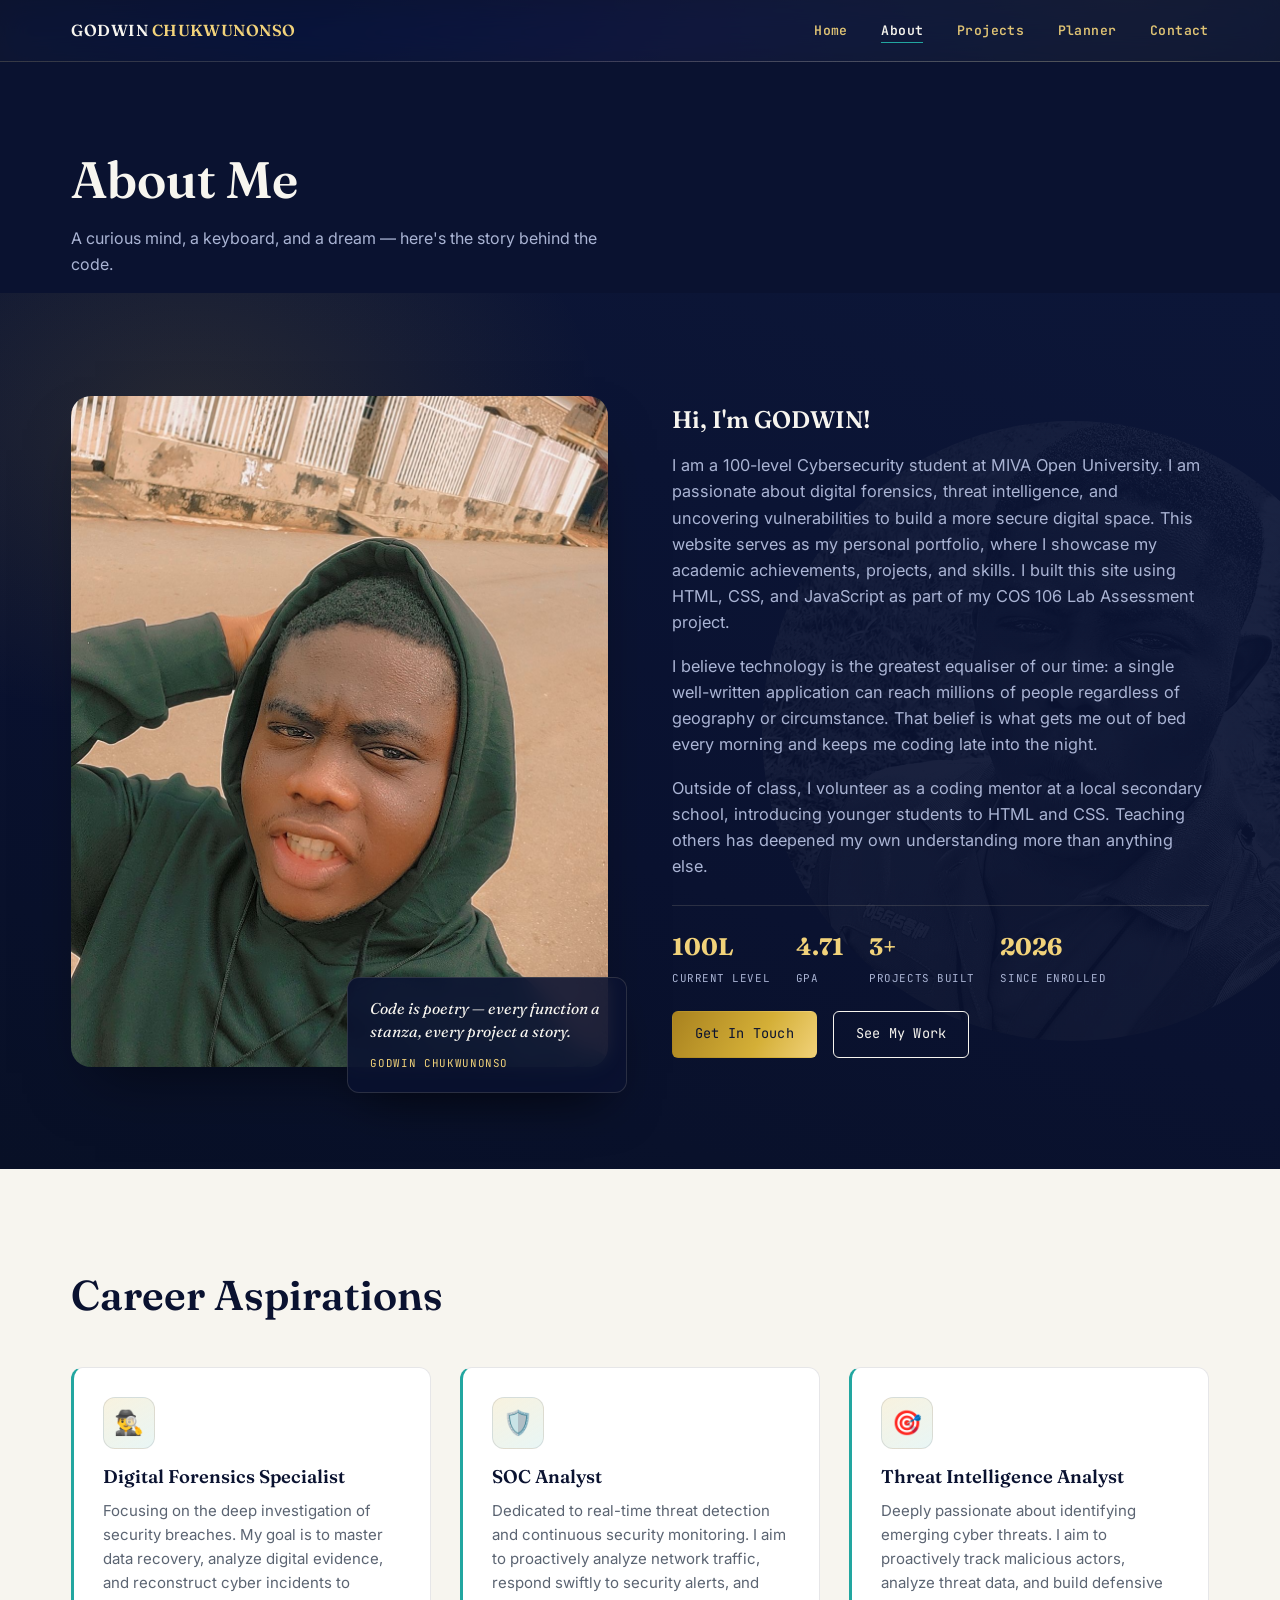
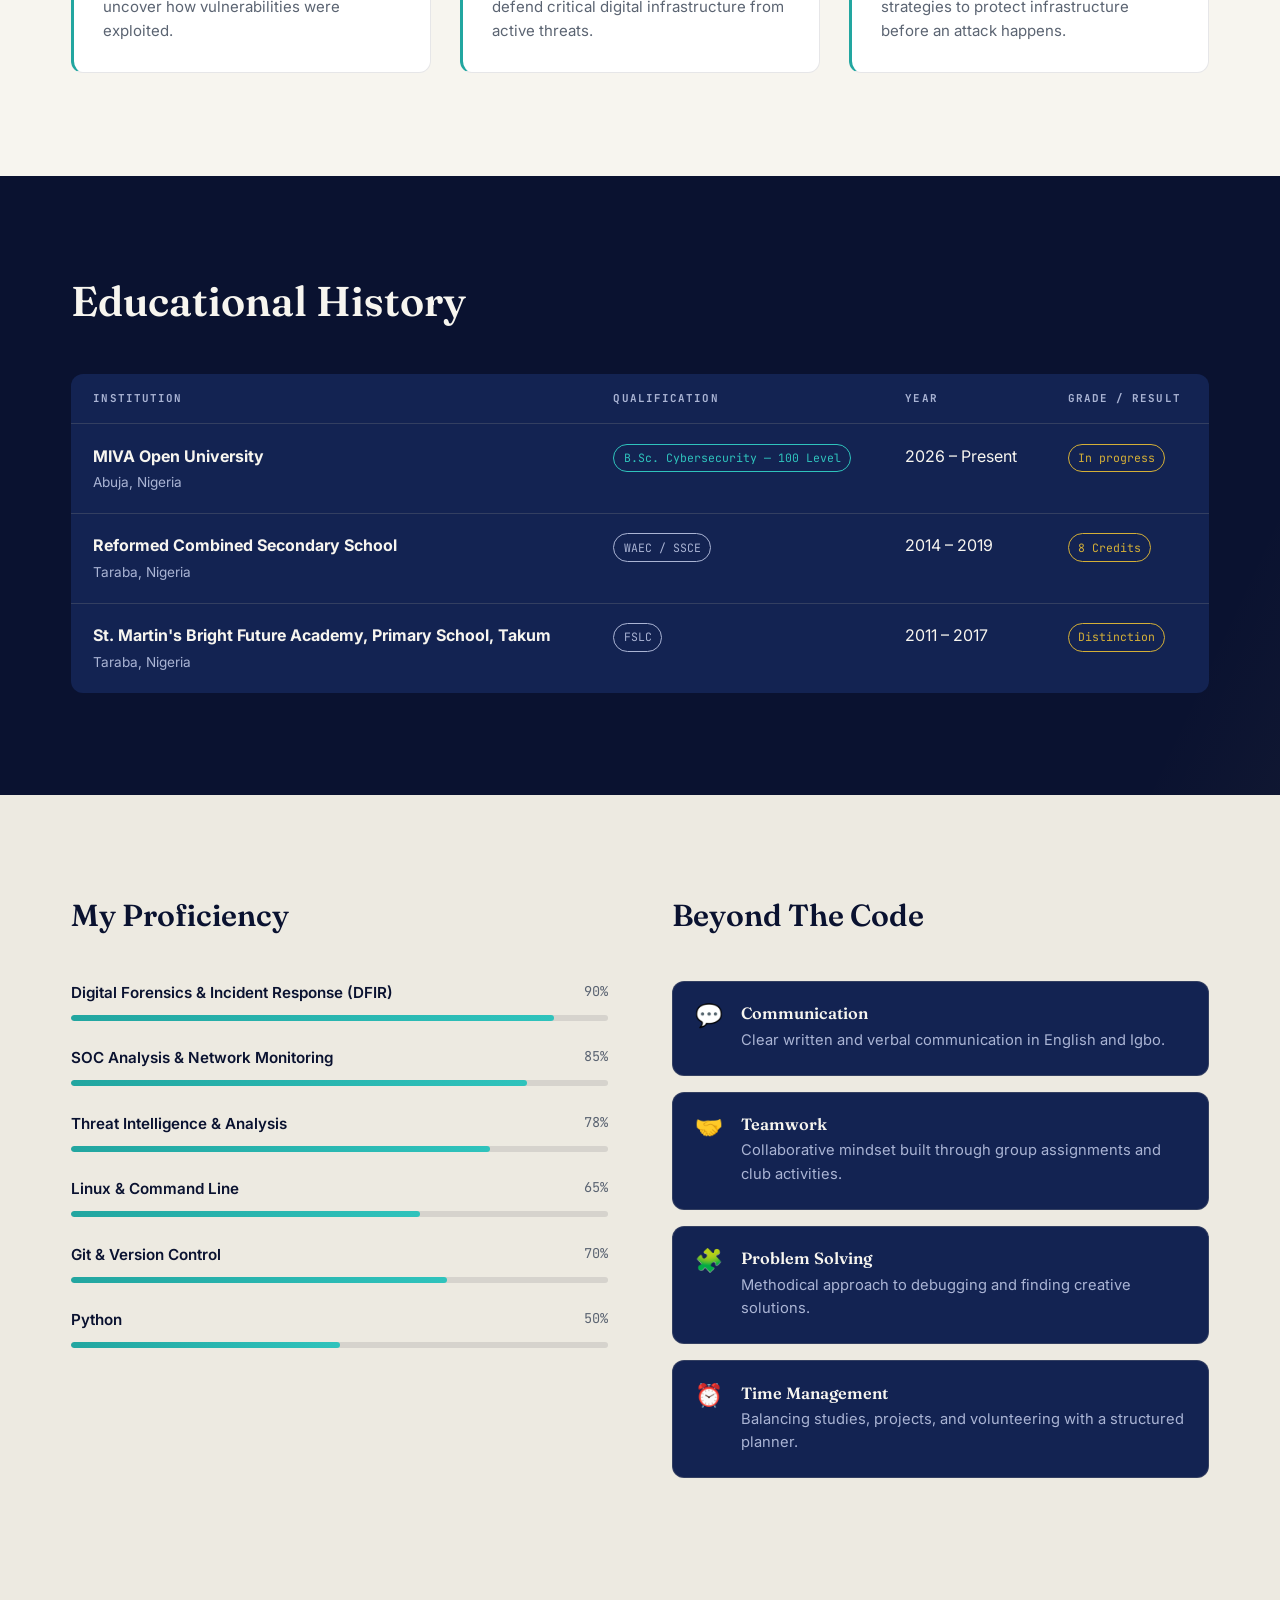
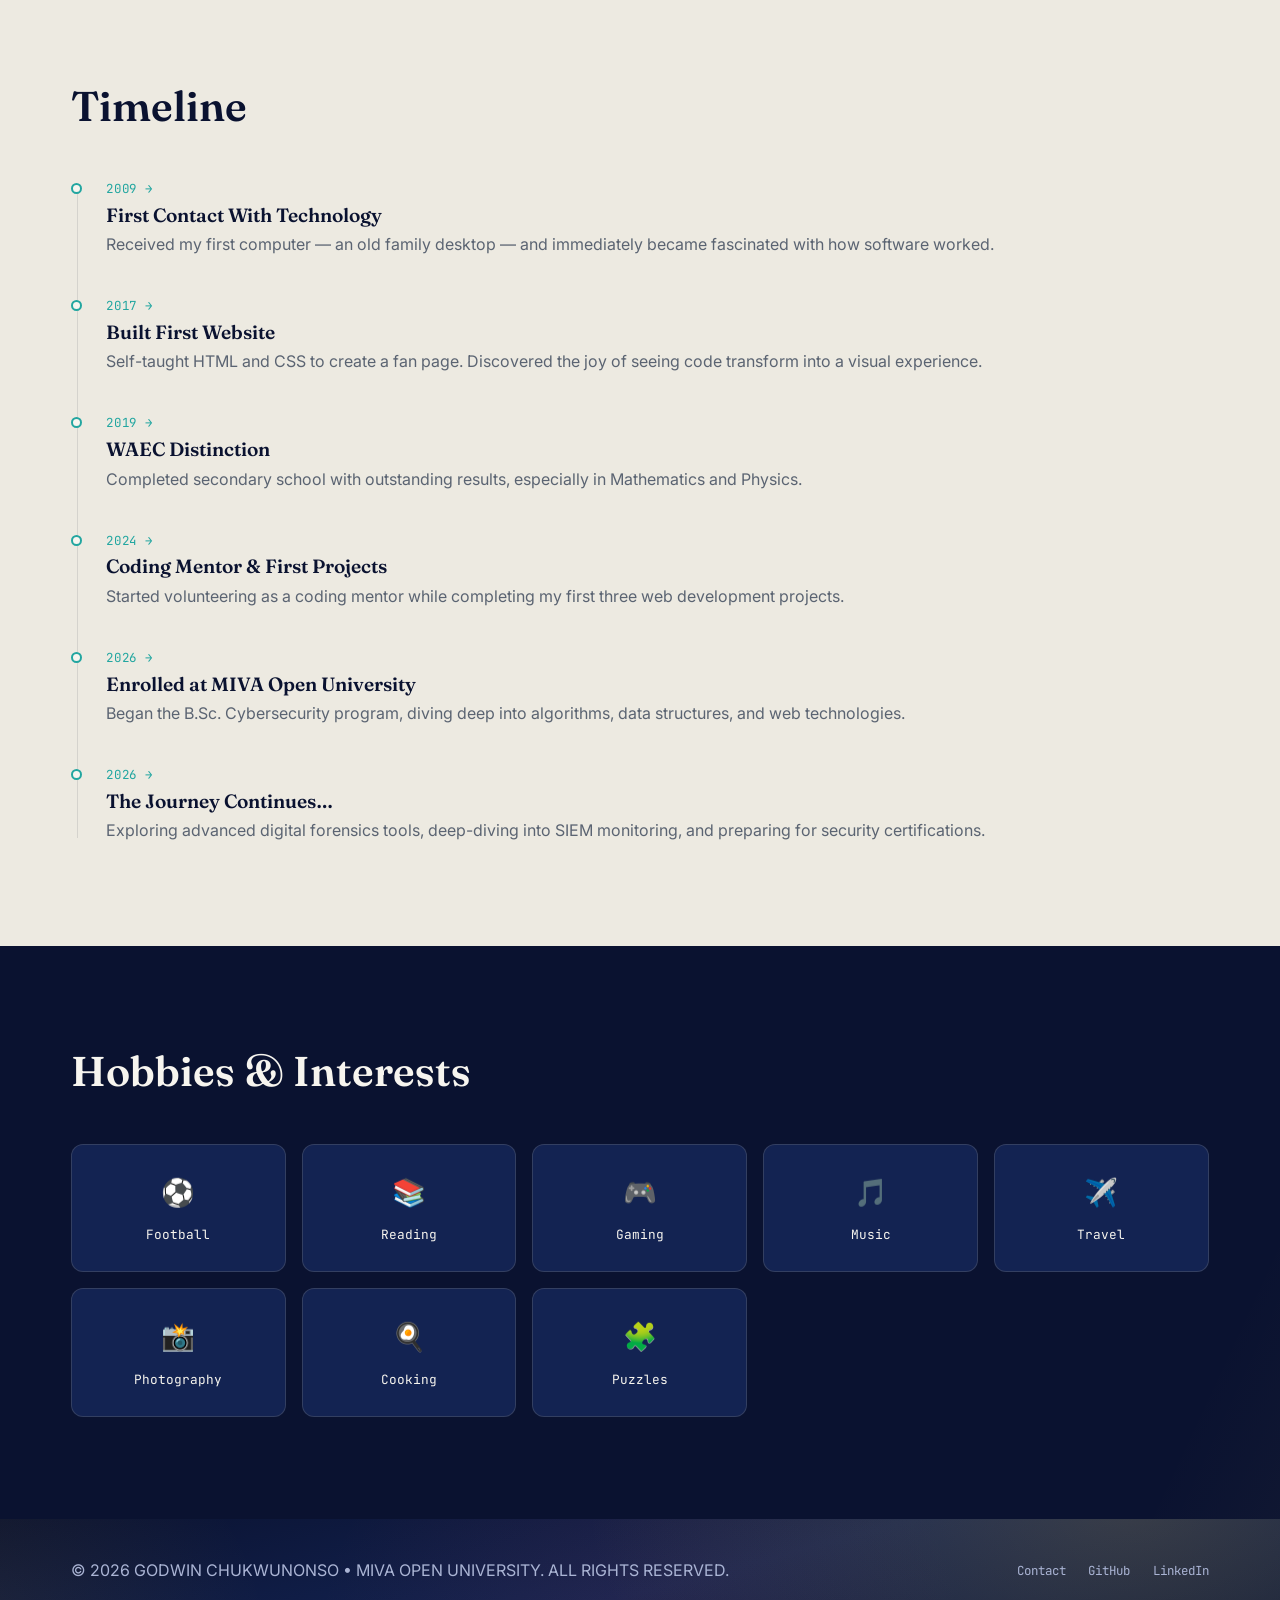
==== about.html @ 42ceca43 "Update about.html" ====
<!DOCTYPE html>
<html lang="en">
<head>
  <meta charset="UTF-8">
  <meta name="viewport" content="width=device-width, initial-scale=1.0">
  <title>About Me — Godwin Chukwunonso</title>
  <meta name="description" content="Education, technical skills, career aspirations, and interests of Godwin Chukwunonso, Cybersecurity student at MIVA Open University.">
  <link rel="stylesheet" href="css/style.css">
</head>
<body>

  <header class="site-nav">
    <div class="wrap nav-inner">
      <a href="index.html" class="nav-mark">GODWIN <span>CHUKWUNONSO</span></a>
      <nav aria-label="Primary">
        <ul class="nav-links">
          <li><a href="index.html">Home</a></li>
          <li><a href="about.html">About</a></li>
          <li><a href="projects.html">Projects</a></li>
          <li><a href="planner.html">Planner</a></li>
          <li><a href="contact.html">Contact</a></li>
        </ul>
      </nav>
      <button class="nav-toggle" aria-expanded="false" aria-label="Toggle navigation menu">
        <span></span>
      </button>
    </div>
  </header>

  <main>
    <section class="page-intro">
      <div class="wrap">
        <span class="eyebrow">Get To Know Me</span>
        <h1>About Me</h1>
        <p>A curious mind, a keyboard, and a dream — here's the story behind the code.</p>
      </div>
    </section>

    <!-- BIOGRAPHY -->
    <section class="section bio-surface" data-reveal-group>
      <div class="wrap grid-2">
        <div class="bio-portrait" data-reveal>
          <img src="images/Aboutmepage.jpg" alt="Godwin Chukwunonso — Cybersecurity student portrait">
          <div class="bio-quote">
            <p>Code is poetry — every function a stanza, every project a story.</p>
            <cite> GODWIN CHUKWUNONSO</cite>
          </div>
        </div>
        <div data-reveal>
          <span class="eyebrow">Biography</span>
          <h2 style="margin-top: 0.6rem; margin-bottom: 1.2rem; color: var(--paper);">Hi, I'm GODWIN!</h2>
          <div class="bio-prose">
            <p>I am a 100-level Cybersecurity student at MIVA Open University. I am passionate about digital forensics, threat intelligence, and uncovering vulnerabilities to build a more secure digital space. This website serves as my personal portfolio, where I showcase my academic achievements, projects, and skills. I built this site using HTML, CSS, and JavaScript as part of my COS 106 Lab Assessment project.</p>
            <p>I believe technology is the greatest equaliser of our time: a single well-written application can reach millions of people regardless of geography or circumstance. That belief is what gets me out of bed every morning and keeps me coding late into the night.</p>
            <p>Outside of class, I volunteer as a coding mentor at a local secondary school, introducing younger students to HTML and CSS. Teaching others has deepened my own understanding more than anything else.</p>
          </div>
          <div class="bio-stat-row">
            <div class="bio-stat"><strong>100L</strong><span>Current Level</span></div>
            <div class="bio-stat"><strong>4.71</strong><span>GPA</span></div>
            <div class="bio-stat"><strong>3+</strong><span>Projects Built</span></div>
            <div class="bio-stat"><strong>2026</strong><span>Since Enrolled</span></div>
          </div>
          <div class="hero-actions" style="margin-top: 1.5rem;">
            <a href="contact.html" class="btn btn-primary">Get In Touch</a>
            <a href="projects.html" class="btn btn-outline">See My Work</a>
          </div>
        </div>
      </div>
    </section>

    <!-- CAREER ASPIRATIONS -->
    <section class="section" data-reveal-group>
      <div class="wrap">
        <div class="section-head" data-reveal>
          <span class="eyebrow">Future Goals</span>
          <h2>Career Aspirations</h2>
        </div>
        <div class="grid-3" data-reveal>
          <div class="aspiration-card" data-tilt>
            <span class="aspiration-icon">🕵️‍♂️</span>
            <h3>Digital Forensics Specialist</h3>
            <p>Focusing on the deep investigation of security breaches. My goal is to master data recovery, analyze digital evidence, and reconstruct cyber incidents to uncover how vulnerabilities were exploited.</p>
          </div>
          <div class="aspiration-card" data-tilt>
            <span class="aspiration-icon">🛡️</span>
            <h3>SOC Analyst</h3>
            <p>Dedicated to real-time threat detection and continuous security monitoring. I aim to proactively analyze network traffic, respond swiftly to security alerts, and defend critical digital infrastructure from active threats.</p>
          </div>
          <div class="aspiration-card" data-tilt>
            <span class="aspiration-icon">🎯</span>
            <h3>Threat Intelligence Analyst</h3>
            <p>Deeply passionate about identifying emerging cyber threats. I aim to proactively track malicious actors, analyze threat data, and build defensive strategies to protect infrastructure before an attack happens.</p>
          </div>
        </div>
      </div>
    </section>

    <!-- ACADEMIC BACKGROUND -->
    <section class="section section--ink" data-reveal-group>
      <div class="wrap">
        <div class="section-head" data-reveal>
          <span class="eyebrow">Academic Background</span>
          <h2>Educational History</h2>
        </div>
        <div style="overflow-x:auto;" data-reveal>
          <table class="edu-table">
            <thead>
              <tr>
                <th>Institution</th>
                <th>Qualification</th>
                <th>Year</th>
                <th>Grade / Result</th>
              </tr>
            </thead>
            <tbody>
              <tr>
                <td class="institution"><strong>MIVA Open University</strong><span>Abuja, Nigeria</span></td>
                <td><span class="pill pill-teal">B.Sc. Cybersecurity — 100 Level</span></td>
                <td>2026 – Present</td>
                <td><span class="pill pill-brass">In progress</span></td>
              </tr>
              <tr>
                <td class="institution"><strong>Reformed Combined Secondary School</strong><span>Taraba, Nigeria</span></td>
                <td><span class="pill pill-mist">WAEC / SSCE</span></td>
                <td>2014 – 2019</td>
                <td><span class="pill pill-brass">8 Credits</span></td>
              </tr>
              <tr>
                <td class="institution"><strong>St. Martin's Bright Future Academy, Primary School, Takum</strong><span>Taraba, Nigeria</span></td>
                <td><span class="pill pill-mist">FSLC</span></td>
                <td>2011 – 2017</td>
                <td><span class="pill pill-brass">Distinction</span></td>
              </tr>
            </tbody>
          </table>
        </div>
      </div>
    </section>

    <!-- SKILLS -->
    <section class="section section--dim" data-reveal-group>
      <div class="wrap grid-2">
        <div>
          <div class="section-head" data-reveal>
            <span class="eyebrow">Technical Skills</span>
            <h2 style="font-size:1.9rem;">My Proficiency</h2>
          </div>
          <div class="skill-bars">
            <div class="skill-bar-row" data-fill="90%">
              <div class="skill-bar-label"><span>Digital Forensics &amp; Incident Response (DFIR)</span><span>90%</span></div>
              <div class="skill-bar-track"><div class="skill-bar-fill"></div></div>
            </div>
            <div class="skill-bar-row" data-fill="85%">
              <div class="skill-bar-label"><span>SOC Analysis &amp; Network Monitoring</span><span>85%</span></div>
              <div class="skill-bar-track"><div class="skill-bar-fill"></div></div>
            </div>
            <div class="skill-bar-row" data-fill="78%">
              <div class="skill-bar-label"><span>Threat Intelligence &amp; Analysis</span><span>78%</span></div>
              <div class="skill-bar-track"><div class="skill-bar-fill"></div></div>
            </div>
            <div class="skill-bar-row" data-fill="65%">
              <div class="skill-bar-label"><span>Linux &amp; Command Line</span><span>65%</span></div>
              <div class="skill-bar-track"><div class="skill-bar-fill"></div></div>
            </div>
            <div class="skill-bar-row" data-fill="70%">
              <div class="skill-bar-label"><span>Git &amp; Version Control</span><span>70%</span></div>
              <div class="skill-bar-track"><div class="skill-bar-fill"></div></div>
            </div>
            <div class="skill-bar-row" data-fill="50%">
              <div class="skill-bar-label"><span>Python</span><span>50%</span></div>
              <div class="skill-bar-track"><div class="skill-bar-fill"></div></div>
            </div>
          </div>
        </div>

        <div>
          <div class="section-head" data-reveal>
            <span class="eyebrow">Soft Skills</span>
            <h2 style="font-size:1.9rem;">Beyond The Code</h2>
          </div>
          <div style="display:flex; flex-direction:column; gap:1rem;" data-reveal>
            <div class="soft-skill-card">
              <span class="soft-skill-icon">💬</span>
              <div>
                <h4>Communication</h4>
                <p>Clear written and verbal communication in English and Igbo.</p>
              </div>
            </div>
            <div class="soft-skill-card">
              <span class="soft-skill-icon">🤝</span>
              <div>
                <h4>Teamwork</h4>
                <p>Collaborative mindset built through group assignments and club activities.</p>
              </div>
            </div>
            <div class="soft-skill-card">
              <span class="soft-skill-icon">🧩</span>
              <div>
                <h4>Problem Solving</h4>
                <p>Methodical approach to debugging and finding creative solutions.</p>
              </div>
            </div>
            <div class="soft-skill-card">
              <span class="soft-skill-icon">⏰</span>
              <div>
                <h4>Time Management</h4>
                <p>Balancing studies, projects, and volunteering with a structured planner.</p>
              </div>
            </div>
          </div>
        </div>
      </div>
    </section>

    <!-- TIMELINE -->
    <section class="section section--dim" data-reveal-group>
      <div class="wrap">
        <div class="section-head" data-reveal>
          <span class="eyebrow">My Journey</span>
          <h2>Timeline</h2>
        </div>
        <div class="timeline" data-reveal>
          <div class="timeline-item">
            <div class="timeline-year">2009 →</div>
            <h3>First Contact With Technology</h3>
            <p>Received my first computer — an old family desktop — and immediately became fascinated with how software worked.</p>
          </div>
          <div class="timeline-item">
            <div class="timeline-year">2017 →</div>
            <h3>Built First Website</h3>
            <p>Self-taught HTML and CSS to create a fan page. Discovered the joy of seeing code transform into a visual experience.</p>
          </div>
          <div class="timeline-item">
            <div class="timeline-year">2019 →</div>
            <h3>WAEC Distinction</h3>
            <p>Completed secondary school with outstanding results, especially in Mathematics and Physics.</p>
          </div>
          <div class="timeline-item">
            <div class="timeline-year">2024 →</div>
            <h3>Coding Mentor &amp; First Projects</h3>
            <p>Started volunteering as a coding mentor while completing my first three web development projects.</p>
          </div>
          <div class="timeline-item">
            <div class="timeline-year">2026 →</div>
            <h3>Enrolled at MIVA Open University</h3>
            <p>Began the B.Sc. Cybersecurity program, diving deep into algorithms, data structures, and web technologies.</p>
          </div>
          <div class="timeline-item">
            <div class="timeline-year">2026 →</div>
            <h3>The Journey Continues…</h3>
            <p>Exploring advanced digital forensics tools, deep-diving into SIEM monitoring, and preparing for security certifications.</p>
          </div>
        </div>
      </div>
    </section>

    <!-- HOBBIES -->
    <section class="section section--ink" data-reveal-group>
      <div class="wrap">
        <div class="section-head" data-reveal>
          <span class="eyebrow">Outside Of Code</span>
          <h2>Hobbies &amp; Interests</h2>
        </div>
        <div class="hobby-grid" data-reveal>
          <div class="hobby-tile"><span class="hobby-emoji">⚽</span><span>Football</span></div>
          <div class="hobby-tile"><span class="hobby-emoji">📚</span><span>Reading</span></div>
          <div class="hobby-tile"><span class="hobby-emoji">🎮</span><span>Gaming</span></div>
          <div class="hobby-tile"><span class="hobby-emoji">🎵</span><span>Music</span></div>
          <div class="hobby-tile"><span class="hobby-emoji">✈️</span><span>Travel</span></div>
          <div class="hobby-tile"><span class="hobby-emoji">📸</span><span>Photography</span></div>
          <div class="hobby-tile"><span class="hobby-emoji">🍳</span><span>Cooking</span></div>
          <div class="hobby-tile"><span class="hobby-emoji">🧩</span><span>Puzzles</span></div>
        </div>
      </div>
    </section>
  </main>

  <footer class="site-footer">
    <div class="wrap footer-inner">
      <span>© <span data-year></span> GODWIN CHUKWUNONSO • MIVA OPEN UNIVERSITY. ALL RIGHTS RESERVED.</span>
      <div class="footer-links">
        <a href="contact.html">Contact</a>
        <a href="https://github.com/FRANCISCO-TMM" target="_blank" rel="noopener">GitHub</a>
        <a href="https://www.linkedin.com/in/chukwunonso-godwin-7482163b1" target="_blank" rel="noopener">LinkedIn</a>
      </div>
    </div>
  </footer>

  <script src="js/main.js"></script>
</body>
</html>
---- css/style.css ----
/* ============================================================
   GODWIN CHUKWUNONSO — STUDENT PORTFOLIO & ACADEMIC PLANNER
   Design system: royal blue / shimmering gold / ivory paper
   ============================================================ */

@import url('https://fonts.googleapis.com/css2?family=Fraunces:opsz,wght@9..144,400;9..144,500;9..144,600;9..144,700&family=Inter:wght@400;500;600;700&family=JetBrains+Mono:wght@400;500;600&display=swap');

:root {
  color-scheme: light;
  /* Color tokens */
  --ink: #0A1230;
  --ink-soft: #132352;
  --ink-line: rgba(247, 232, 189, 0.14);
  --paper: #F7F5EF;
  --paper-dim: #EDEAE1;
  --paper-line: rgba(11, 18, 32, 0.10);
  --teal: #22A6A0;
  --teal-bright: #2FC3BC;
  --gold: #D4AF37;
  --gold-bright: #F1D27A;
  --gold-deep: #A9821F;
  --brass: #D4AF37;
  --coral: #E2725B;
  --slate: #5B6472;
  --mist: #AAB4D4;
  --white: #FFFFFF;

  /* Type */
  --font-display: 'Fraunces', serif;
  --font-body: 'Inter', sans-serif;
  --font-mono: 'JetBrains Mono', monospace;

  /* Rhythm */
  --gutter: clamp(1.5rem, 4vw, 4rem);
  --radius-sm: 6px;
  --radius-md: 12px;
  --radius-lg: 20px;
  --ease: cubic-bezier(0.16, 1, 0.3, 1);
  --ease-spring: cubic-bezier(0.34, 1.56, 0.64, 1);
  --ease-smooth: cubic-bezier(0.22, 1, 0.36, 1);
  --ease-in-out: cubic-bezier(0.65, 0, 0.35, 1);
}

/* ---------- Royal blue + shining gold surface ---------- */
.ink-surface,
.section--ink,
.site-nav,
.site-footer,
.dashboard,
.dashboard-chrome,
.stat-tile {
  background:
    radial-gradient(ellipse 900px 520px at 88% -12%, rgba(212, 175, 55, 0.20), transparent 60%),
    radial-gradient(ellipse 640px 460px at -8% 112%, rgba(212, 175, 55, 0.10), transparent 58%),
    radial-gradient(ellipse 520px 420px at 50% 105%, rgba(200, 70, 60, 0.09), transparent 62%),
    linear-gradient(165deg, #0A1230 0%, #132352 55%, #0D1A3E 100%);
  position: relative;
}
.ink-surface::before,
.section--ink::before {
  content: '';
  position: absolute;
  inset: 0;
  background: linear-gradient(115deg, transparent 35%, rgba(241, 210, 122, 0.09) 48%, transparent 62%);
  background-size: 260% 260%;
  animation: goldSheen 9s ease-in-out infinite;
  pointer-events: none;
}
@keyframes goldSheen {
  0%   { background-position: 0% 50%; opacity: 0.6; }
  50%  { background-position: 100% 50%; opacity: 1; }
  100% { background-position: 0% 50%; opacity: 0.6; }
}
@media (prefers-reduced-motion: reduce) {
  .ink-surface::before, .section--ink::before { animation: none; }
}

/* ---------- Reset ---------- */
*, *::before, *::after { box-sizing: border-box; }
html { scroll-behavior: smooth; }
html, body { overflow-x: hidden; width: 100%; }
body {
  margin: 0;
  font-family: var(--font-body);
  color: var(--ink);
  background: var(--paper);
  -webkit-font-smoothing: antialiased;
  line-height: 1.6;
}
img { max-width: 100%; display: block; }
a { color: inherit; text-decoration: none; }
ul { list-style: none; margin: 0; padding: 0; }
button { font-family: inherit; cursor: pointer; }
input, textarea, select { font-family: inherit; }
h1, h2, h3, h4 { font-family: var(--font-display); margin: 0; line-height: 1.15; font-weight: 600; }
p { margin: 0; }

@media (prefers-reduced-motion: reduce) {
  *, *::before, *::after {
    animation-duration: 0.001ms !important;
    animation-iteration-count: 1 !important;
    transition-duration: 0.001ms !important;
    scroll-behavior: auto !important;
  }
}

:focus-visible {
  outline: 2px solid var(--teal);
  outline-offset: 3px;
  border-radius: 4px;
}

.wrap {
  max-width: 1240px;
  margin-inline: auto;
  padding-inline: var(--gutter);
}

.eyebrow {
  display: none;
}

.section {
  padding-block: clamp(3.5rem, 8vw, 7rem);
}
.section--ink { background: var(--ink); color: var(--paper); }
.section--dim { background: var(--paper-dim); }

.btn {
  display: inline-flex;
  align-items: center;
  gap: 0.6em;
  font-family: var(--font-mono);
  font-size: 0.85rem;
  letter-spacing: 0.02em;
  padding: 0.85em 1.6em;
  border-radius: var(--radius-sm);
  border: 1px solid transparent;
  transition: transform 0.35s var(--ease), background 0.3s var(--ease), border-color 0.3s var(--ease), color 0.3s var(--ease);
}
.btn:hover { transform: translateY(-2px); }
.btn-primary {
  background: linear-gradient(120deg, var(--gold-deep) 0%, var(--gold) 30%, var(--gold-bright) 50%, var(--gold) 70%, var(--gold-deep) 100%);
  background-size: 220% 100%;
  color: var(--ink);
  animation: btnShine 5s linear infinite;
}
.btn-primary:hover { background-position: 100% 0; filter: brightness(1.05); }
@media (prefers-reduced-motion: reduce) { .btn-primary { animation: none; } }
@keyframes btnShine {
  0% { background-position: 0% 50%; }
  100% { background-position: 200% 50%; }
}
.btn-outline { border-color: currentColor; }
.btn-outline:hover { background: var(--ink); color: var(--paper); }
.section--ink .btn-outline:hover { background: var(--paper); color: var(--ink); }

/* ---------- Nav (frosted glass) ---------- */
.site-nav {
  position: sticky;
  top: 0;
  z-index: 100;
  border-bottom: 1px solid var(--ink-line);
}
.site-nav::before {
  content: '';
  position: absolute;
  inset: 0;
  z-index: -1;
  backdrop-filter: blur(14px) saturate(160%);
  -webkit-backdrop-filter: blur(14px) saturate(160%);
  background: rgba(10, 18, 48, 0.74);
  transition: background 0.4s var(--ease);
}
.nav-inner {
  display: flex;
  align-items: center;
  justify-content: space-between;
  padding-block: 1.1rem;
  color: var(--paper);
}
.nav-mark {
  font-family: var(--font-display);
  font-size: 1rem;
  font-weight: 600;
  letter-spacing: 0.03em;
  white-space: nowrap;
  overflow: hidden;
  text-overflow: ellipsis;
  max-width: 62vw;
  flex-shrink: 1;
}
.nav-inner { flex-wrap: nowrap; }
.nav-mark span { color: var(--gold-bright); }
.nav-links {
  display: flex;
  gap: 2.1rem;
  font-family: var(--font-mono);
  font-size: 0.82rem;
  letter-spacing: 0.03em;
}
.nav-links a {
  position: relative;
  padding-bottom: 4px;
  color: var(--gold-bright);
  font-weight: 600;
  opacity: 0.92;
  transition: opacity 0.4s var(--ease-smooth), color 0.4s var(--ease-smooth);
}
.nav-links a::after {
  content: '';
  position: absolute;
  left: 0; bottom: 0;
  width: 100%;
  height: 1px;
  background: var(--teal);
  transform: scaleX(0);
  transform-origin: left;
  transition: transform 0.45s var(--ease-smooth);
}
.nav-links a:hover, .nav-links a[aria-current="page"] { opacity: 1; color: var(--paper); }
.nav-links a:hover::after, .nav-links a[aria-current="page"]::after { transform: scaleX(1); }

.nav-toggle {
  display: none;
  background: none;
  border: none;
  color: var(--paper);
  width: 32px;
  height: 22px;
  position: relative;
}
.nav-toggle span, .nav-toggle span::before, .nav-toggle span::after {
  content: '';
  position: absolute;
  left: 0;
  width: 100%;
  height: 1.5px;
  background: currentColor;
  transition: transform 0.3s var(--ease), opacity 0.3s var(--ease);
}
.nav-toggle span { top: 50%; transform: translateY(-50%); }
.nav-toggle span::before { top: -8px; }
.nav-toggle span::after { top: 8px; }
.nav-toggle[aria-expanded="true"] span { background: transparent; }
.nav-toggle[aria-expanded="true"] span::before { transform: translateY(8px) rotate(45deg); }
.nav-toggle[aria-expanded="true"] span::after { transform: translateY(-8px) rotate(-45deg); }

/* ---------- Status bar (signature motif) ---------- */
.status-bar {
  font-family: var(--font-mono);
  font-size: 0.72rem;
  letter-spacing: 0.08em;
  text-transform: uppercase;
  display: flex;
  flex-wrap: wrap;
  gap: 0.5em 1.4em;
  color: var(--mist);
}
.status-bar .dot {
  display: inline-block;
  width: 6px; height: 6px;
  border-radius: 50%;
  background: var(--gold-bright);
  margin-right: 0.6em;
  box-shadow: 0 0 8px var(--gold-bright);
  animation: dotPulse 2.2s ease-in-out infinite;
}
@keyframes dotPulse {
  0%, 100% { box-shadow: 0 0 6px var(--gold-bright); opacity: 0.85; }
  50% { box-shadow: 0 0 14px var(--gold-bright); opacity: 1; }
}
@media (prefers-reduced-motion: reduce) { .status-bar .dot { animation: none; } }

/* ============================================================
   HERO (SPLIT SCREEN)
   ============================================================ */
.hero {
  display: grid;
  grid-template-columns: 1.05fr 0.95fr;
  min-height: calc(100svh - 66px);
  color: var(--paper);
  position: relative;
}
.hero-copy {
  background:
    radial-gradient(ellipse 900px 520px at 88% -12%, rgba(212, 175, 55, 0.20), transparent 60%),
    radial-gradient(ellipse 640px 460px at -8% 112%, rgba(212, 175, 55, 0.10), transparent 58%),
    radial-gradient(ellipse 520px 420px at 50% 105%, rgba(200, 70, 60, 0.09), transparent 62%),
    linear-gradient(165deg, #0A1230 0%, #132352 55%, #0D1A3E 100%);
  color: var(--paper);
  display: flex;
  flex-direction: column;
  justify-content: center;
  gap: 1.6rem;
  padding: clamp(2rem, 6vw, 5rem);
  position: relative;
  overflow: hidden;
}
.hero-copy::before {
  content: '';
  position: absolute;
  inset: 0;
  background: linear-gradient(115deg, transparent 35%, rgba(241, 210, 122, 0.09) 48%, transparent 62%);
  background-size: 260% 260%;
  animation: goldSheen 9s ease-in-out infinite;
  pointer-events: none;
}
@media (prefers-reduced-motion: reduce) {
  .hero-copy::before { animation: none; }
}
.hero-copy h1 {
  font-size: clamp(2.4rem, 5vw, 4.1rem);
  letter-spacing: -0.01em;
  position: relative;
  z-index: 1;
}
/* ---------- Hero bottom ticker (fills dead space, SOC-monitor motif) ---------- */
.hero-ticker {
  position: absolute;
  left: 0; right: 0; bottom: 0;
  overflow: hidden;
  border-top: 1px solid var(--ink-line);
  background: rgba(8, 16, 42, 0.55);
  backdrop-filter: blur(6px);
  padding-block: 0.8rem;
  white-space: nowrap;
}
.hero-ticker-track {
  display: inline-flex;
  gap: 3rem;
  animation: tickerScroll 26s linear infinite;
  font-family: var(--font-mono);
  font-size: 0.72rem;
  letter-spacing: 0.06em;
  text-transform: uppercase;
  color: var(--mist);
}
.hero-ticker-track span { display: inline-flex; align-items: center; gap: 0.6em; white-space: nowrap; }
.hero-ticker-track .glow { color: var(--gold-bright); }
@keyframes tickerScroll {
  from { transform: translateX(0); }
  to { transform: translateX(-50%); }
}
@media (prefers-reduced-motion: reduce) { .hero-ticker-track { animation: none; } }

.scroll-cue {
  position: absolute;
  left: 50%;
  bottom: 3.2rem;
  transform: translateX(-50%);
  display: flex;
  flex-direction: column;
  align-items: center;
  gap: 0.5rem;
  font-family: var(--font-mono);
  font-size: 0.65rem;
  letter-spacing: 0.12em;
  color: var(--mist);
  z-index: 1;
}
.scroll-cue .line { width: 1px; height: 28px; background: linear-gradient(var(--gold-bright), transparent); animation: scrollCueMove 1.8s ease-in-out infinite; }
@keyframes scrollCueMove { 0%, 100% { opacity: 0.3; } 50% { opacity: 1; } }
@media (prefers-reduced-motion: reduce) { .scroll-cue .line { animation: none; } }
@media (max-width: 860px) { .scroll-cue { display: none; } }

.hero-copy h1 em {
  font-style: italic;
  background: linear-gradient(100deg, var(--gold-deep), var(--gold-bright), var(--gold));
  background-size: 200% auto;
  -webkit-background-clip: text;
  background-clip: text;
  color: transparent;
  animation: btnShine 6s linear infinite;
}
@media (prefers-reduced-motion: reduce) { .hero-copy h1 em { animation: none; } }
.hero-lede {
  max-width: 46ch;
  color: var(--mist);
  font-size: 1.05rem;
  position: relative;
  z-index: 1;
}
.hero-actions { display: flex; gap: 1rem; flex-wrap: wrap; margin-top: 0.5rem; position: relative; z-index: 1; }

.hero-visual {
  position: relative;
  background:
    radial-gradient(ellipse 640px 520px at 50% 38%, rgba(212, 175, 55, 0.16), transparent 65%),
    radial-gradient(ellipse 500px 420px at 85% 95%, rgba(34, 166, 160, 0.10), transparent 60%),
    linear-gradient(175deg, #0C1638 0%, #0A1230 55%, #081026 100%);
  display: flex;
  align-items: center;
  justify-content: center;
}
.hero-visual-inner {
  display: flex;
  flex-direction: column;
  align-items: center;
  justify-content: center;
  padding: 3rem 1.5rem 5rem;
  position: relative;
  z-index: 2;
}
.hero-story {
  position: absolute;
  left: 50%;
  bottom: -3.2rem;
  transform: translateX(-50%);
  width: min(90%, 320px);
  z-index: 3;
  background: rgba(10, 18, 48, 0.9);
  border: 1px solid var(--ink-line);
  backdrop-filter: blur(10px);
  border-radius: var(--radius-md);
  padding: 1.2rem 1.3rem;
  color: var(--paper);
  box-shadow: 0 26px 50px -20px rgba(0,0,0,0.55);
  animation: floatCard 4.5s ease-in-out infinite;
}
.hero-story-label {
  font-family: var(--font-mono);
  font-size: 0.64rem;
  letter-spacing: 0.08em;
  text-transform: uppercase;
  color: var(--gold-bright);
  margin-bottom: 0.5rem;
  display: block;
}
.hero-story p {
  font-family: var(--font-display);
  font-style: italic;
  font-size: 0.85rem;
  line-height: 1.55;
  color: var(--mist);
}
@media (prefers-reduced-motion: reduce) { .hero-story { animation: none; } }
@media (max-width: 860px) {
  .hero-story { bottom: -2.6rem; width: min(92%, 300px); }
}
.hero-photo-ring {
  position: relative;
  width: min(58%, 280px);
  aspect-ratio: 1 / 1;
  flex-shrink: 0;
  min-height: 0;
  min-width: 0;
}
.avatar-frame {
  position: relative;
  width: 100%;
  height: 100%;
  border-radius: 50%;
  overflow: hidden;
  box-shadow: 0 30px 60px -20px rgba(11,18,32,0.35);
}
/* FIX: was object-position: top, which cropped the head off in the
   circular frame. Center it (with a slight upward bias) so the face
   is fully visible inside the circle. */
.avatar-frame img { width: 100%; height: 100%; object-fit: cover; object-position: center 8%; }
.avatar-caption {
  margin-top: 2.8rem;
  text-align: center;
  font-family: var(--font-mono);
  font-size: 0.68rem;
  letter-spacing: 0.05em;
  color: var(--slate);
  display: flex;
  flex-direction: column;
  gap: 0.4em;
  justify-content: center;
  align-items: center;
  position: relative;
  z-index: 1;
}
@media (min-width: 480px) {
  .avatar-caption { flex-direction: row; gap: 0.8em; }
}
.avatar-caption .glow { color: var(--gold-deep); }
.hero-visual .avatar-caption { color: var(--mist); }
.hero-visual .avatar-caption .glow { color: var(--gold-bright); }
.avatar-tag {
  position: absolute;
  bottom: 14px; left: 14px; right: 14px;
  background: rgba(11,18,32,0.82);
  color: var(--paper);
  backdrop-filter: blur(6px);
  border-radius: var(--radius-sm);
  padding: 0.7em 1em;
  font-family: var(--font-mono);
  font-size: 0.7rem;
  letter-spacing: 0.05em;
  display: flex;
  flex-wrap: wrap;
  gap: 0.3em 0.8em;
  justify-content: space-between;
}
@media (max-width: 420px) {
  .avatar-tag { font-size: 0.62rem; padding: 0.6em 0.8em; }
}

.avatar-frame {
  transition: transform 0.5s var(--ease-smooth), box-shadow 0.5s var(--ease-smooth);
  transform-style: preserve-3d;
  will-change: transform;
}
.avatar-frame:hover {
  box-shadow: 0 40px 70px -20px rgba(11,18,32,0.42);
}

/* ============================================================
   HERO DECORATIONS (Cyber-Galaxy Theme)
   ============================================================ */
.hero-copy::after {
  content: '';
  position: absolute;
  inset: 0;
  background-image:
    radial-gradient(1.5px 1.5px at 8% 12%, var(--gold-bright), transparent),
    radial-gradient(2px 2px at 22% 6%, var(--teal-bright), transparent),
    radial-gradient(1px 1px at 35% 18%, var(--paper), transparent),
    radial-gradient(1.5px 1.5px at 48% 9%, var(--gold-bright), transparent),
    radial-gradient(1px 1px at 60% 15%, var(--paper), transparent),
    radial-gradient(2px 2px at 72% 5%, var(--teal-bright), transparent),
    radial-gradient(1.5px 1.5px at 85% 20%, var(--gold-bright), transparent),
    radial-gradient(1px 1px at 94% 10%, var(--paper), transparent),
    radial-gradient(1.5px 1.5px at 15% 82%, var(--teal-bright), transparent),
    radial-gradient(1px 1px at 30% 90%, var(--paper), transparent),
    radial-gradient(2px 2px at 45% 85%, var(--gold-bright), transparent),
    radial-gradient(1px 1px at 65% 92%, var(--paper), transparent),
    radial-gradient(1.5px 1.5px at 80% 87%, var(--teal-bright), transparent),
    radial-gradient(1px 1px at 92% 80%, var(--gold-bright), transparent),
    linear-gradient(115deg, transparent 15%, rgba(34,166,160,0.10) 25%, transparent 35%),
    linear-gradient(65deg, transparent 55%, rgba(212,175,55,0.08) 65%, transparent 75%);
  background-size: 100% 100%;
  animation: galaxyDrift 22s linear infinite, galaxyTwinkle 4s ease-in-out infinite;
  opacity: 0.85;
  pointer-events: none;
  z-index: 0;
}

@keyframes galaxyDrift {
  0%   { background-position: 0 0; }
  100% { background-position: -60px 40px; }
}
@keyframes galaxyTwinkle {
  0%, 100% { opacity: 0.6; }
  50% { opacity: 1; }
}
@media (prefers-reduced-motion: reduce) {
  .hero-copy::after { animation: none; opacity: 0.7; }
}

.hero-visual::before {
  content: '';
  position: absolute;
  inset: 0;
  background-image:
    radial-gradient(2px 2px at 10% 15%, var(--teal), transparent),
    radial-gradient(1.5px 1.5px at 20% 30%, var(--gold), transparent),
    radial-gradient(2px 2px at 32% 10%, var(--teal-bright), transparent),
    radial-gradient(1.5px 1.5px at 45% 22%, var(--gold-bright), transparent),
    radial-gradient(2px 2px at 58% 8%, var(--teal), transparent),
    radial-gradient(1.5px 1.5px at 70% 26%, var(--gold), transparent),
    radial-gradient(2px 2px at 85% 14%, var(--teal-bright), transparent),
    radial-gradient(1.5px 1.5px at 92% 32%, var(--gold-bright), transparent),
    radial-gradient(2px 2px at 12% 78%, var(--gold), transparent),
    radial-gradient(1.5px 1.5px at 25% 88%, var(--teal), transparent),
    radial-gradient(2px 2px at 40% 74%, var(--gold-bright), transparent),
    radial-gradient(1.5px 1.5px at 55% 90%, var(--teal-bright), transparent),
    radial-gradient(2px 2px at 68% 76%, var(--gold), transparent),
    radial-gradient(1.5px 1.5px at 82% 88%, var(--teal), transparent),
    radial-gradient(2px 2px at 94% 72%, var(--gold-bright), transparent),
    linear-gradient(28deg, transparent 18%, rgba(34,166,160,0.14) 26%, transparent 34%),
    linear-gradient(152deg, transparent 40%, rgba(212,175,55,0.12) 48%, transparent 56%),
    linear-gradient(64deg, transparent 62%, rgba(34,166,160,0.10) 70%, transparent 78%);
  background-size: 100% 100%;
  animation: galaxyDriftLight 26s linear infinite, galaxyTwinkleLight 4.5s ease-in-out infinite;
  opacity: 0.9;
  pointer-events: none;
  z-index: 0;
}

@keyframes galaxyDriftLight {
  0%   { background-position: 0 0; }
  100% { background-position: 50px -35px; }
}
@keyframes galaxyTwinkleLight {
  0%, 100% { opacity: 0.65; }
  50% { opacity: 1; }
}
@media (prefers-reduced-motion: reduce) {
  .hero-visual::before { animation: none; opacity: 0.75; }
}

.hero-photo-ring::after {
  content: '';
  position: absolute;
  top: 50%; left: 50%;
  width: 122%;
  height: 122%;
  border-radius: 50%;
  box-shadow: 0 0 28px rgba(47, 195, 188, 0.3);
  transform: translate(-50%, -50%);
  z-index: 0;
  pointer-events: none;
}
.ring-text-svg {
  position: absolute;
  top: 50%; left: 50%;
  width: 132%;
  height: 132%;
  transform: translate(-50%, -50%);
  z-index: 0;
  pointer-events: none;
  overflow: visible;
}
.ring-text {
  font-family: var(--font-mono);
  font-size: 9.5px;
  letter-spacing: 2.5px;
  fill: var(--gold-bright);
  text-transform: uppercase;
}
.hero-photo-ring .orbit-ring-inner {
  content: '';
  position: absolute;
  top: 50%; left: 50%;
  width: 108%;
  height: 108%;
  border: 1.5px dashed rgba(212, 175, 55, 0.55);
  border-radius: 50%;
  transform: translate(-50%, -50%) rotate(0deg);
  animation: orbitSpinReverse 24s linear infinite;
  z-index: 0;
  pointer-events: none;
}
.hero-photo-ring .orbit-dot {
  position: absolute;
  top: 50%; left: 50%;
  width: 122%;
  height: 122%;
  transform: translate(-50%, -50%);
  animation: orbitSpin 34s linear infinite;
  z-index: 0;
  pointer-events: none;
}
.hero-photo-ring .orbit-dot::before {
  content: '';
  position: absolute;
  top: -4px;
  left: 50%;
  width: 9px;
  height: 9px;
  background: var(--gold-bright);
  border-radius: 50%;
  box-shadow: 0 0 12px 3px rgba(241, 210, 122, 0.85);
  transform: translateX(-50%);
}
@keyframes orbitSpin {
  from { transform: translate(-50%, -50%) rotate(0deg); }
  to   { transform: translate(-50%, -50%) rotate(360deg); }
}
@keyframes orbitSpinReverse {
  from { transform: translate(-50%, -50%) rotate(360deg); }
  to   { transform: translate(-50%, -50%) rotate(0deg); }
}
@media (prefers-reduced-motion: reduce) {
  .hero-photo-ring .orbit-ring-inner, .hero-photo-ring .orbit-dot { animation: none; }
}

.hero-ticker {
  box-shadow: inset 0 2px 8px rgba(34, 166, 160, 0.12),
              0 -2px 6px rgba(212, 175, 55, 0.08);
}

.hero-ticker-track .glow {
  text-shadow: 0 0 10px var(--gold-bright),
               0 0 6px rgba(212, 175, 55, 0.8);
  animation: glowPulse 2.5s ease-in-out infinite;
}

@keyframes glowPulse {
  0%, 100% { opacity: 0.8; text-shadow: 0 0 10px var(--gold-bright), 0 0 6px rgba(212, 175, 55, 0.8); }
  50% { opacity: 1; text-shadow: 0 0 18px var(--gold-bright), 0 0 12px rgba(212, 175, 55, 1); }
}

@media (prefers-reduced-motion: reduce) {
  .hero-ticker-track .glow { animation: none; text-shadow: none; }
}

.hero-copy h1, .hero-copy p, .hero-lede, .hero-actions, .eyebrow {
  position: relative;
  z-index: 2;
}

.avatar-frame {
  position: relative;
  z-index: 2;
}

/* Hero choreographed entrance */
[data-hero-item] {
  opacity: 0;
  transform: translateY(24px);
  animation: heroIn 0.9s var(--ease-smooth) forwards;
  animation-play-state: paused;
}
.hero-loaded [data-hero-item] { animation-play-state: running; }
[data-hero-item="1"] { animation-delay: 0.05s; }
[data-hero-item="2"] { animation-delay: 0.18s; }
[data-hero-item="3"] { animation-delay: 0.32s; }
[data-hero-item="4"] { animation-delay: 0.46s; }
[data-hero-item="5"] { animation-delay: 0.6s; }
[data-hero-item="visual"] { opacity: 0; transform: scale(0.94); animation: heroInScale 1.1s var(--ease-smooth) forwards; animation-delay: 0.15s; animation-play-state: paused; }
.hero-loaded [data-hero-item="visual"] { animation-play-state: running; }

@keyframes heroIn { to { opacity: 1; transform: translateY(0); } }
@keyframes heroInScale { to { opacity: 1; transform: scale(1); } }

@media (prefers-reduced-motion: reduce) {
  [data-hero-item], [data-hero-item="visual"] { animation: none; opacity: 1; transform: none; }
  .hero-visual::before { animation: none; }
}

@media (max-width: 860px) {
  .hero { grid-template-columns: 1fr; min-height: auto; }
  .hero-visual { order: -1; padding: 2.5rem 1.5rem; min-height: 380px; }
}

/* ============================================================
   HERO HUD PANELS — now mobile-visible by default (stacked grid),
   and upgraded to floating absolute overlays only on roomy desktop
   viewports. See .hero-hud-group / .hero-hud below.
   ============================================================ */
.hero-hud-group {
  grid-column: 1 / -1;
  display: grid;
  grid-template-columns: repeat(2, 1fr);
  gap: 1rem;
  padding: 2rem var(--gutter) 5.5rem;
  position: relative;
  z-index: 2;
  background:
    linear-gradient(180deg, rgba(10,18,48,0.2) 0%, rgba(10,18,48,0.88) 12%, #0A1230 100%);
}
@media (max-width: 599px) {
  .hero-hud-group { grid-template-columns: 1fr; }
}

.hero-hud {
  position: relative;
  z-index: 2;
  display: block;
  width: 100%;
  border-radius: 18px;
  padding: 1.1rem 1.2rem 1.25rem;
  background: linear-gradient(160deg, rgba(23, 41, 92, 0.78), rgba(8, 15, 40, 0.9));
  box-shadow:
    0 30px 70px -24px rgba(0, 0, 0, 0.6),
    0 0 0 1px rgba(255, 255, 255, 0.03) inset;
  backdrop-filter: blur(16px) saturate(160%);
  -webkit-backdrop-filter: blur(16px) saturate(160%);
  overflow: hidden;
  pointer-events: none;
  animation: hudFloat 7s ease-in-out infinite;
}
.hero-hud::before {
  content: '';
  position: absolute;
  inset: 0;
  padding: 1px;
  border-radius: inherit;
  background: linear-gradient(115deg, transparent 10%, rgba(212,175,55,0.7) 45%, rgba(47,195,188,0.6) 55%, transparent 90%);
  background-size: 260% 260%;
  -webkit-mask: linear-gradient(#000 0 0) content-box, linear-gradient(#000 0 0);
  -webkit-mask-composite: xor;
  mask-composite: exclude;
  animation: hudBorderSheen 6s linear infinite;
  pointer-events: none;
}
.hero-hud::after {
  content: '';
  position: absolute;
  inset: 0;
  background: repeating-linear-gradient(0deg, rgba(255,255,255,0.035) 0px, rgba(255,255,255,0.035) 1px, transparent 1px, transparent 3px);
  mix-blend-mode: overlay;
  pointer-events: none;
}
@keyframes hudFloat {
  0%, 100% { transform: translateY(0); }
  50% { transform: translateY(-9px); }
}
@keyframes hudBorderSheen {
  0% { background-position: 0% 50%; }
  100% { background-position: 200% 50%; }
}

.hero-hud-visual {
  position: relative;
  width: 100%;
  height: 72px;
  display: flex;
  align-items: center;
  justify-content: center;
  margin-bottom: 0.7rem;
}
.hero-hud-svg { width: 100%; height: 100%; overflow: visible; }

.hero-hud-label {
  display: flex;
  align-items: center;
  gap: 0.55em;
  font-family: var(--font-mono);
  font-size: 0.64rem;
  letter-spacing: 0.1em;
  text-transform: uppercase;
  color: var(--gold-bright);
  margin-bottom: 0.4rem;
}
.hero-hud-title {
  font-family: var(--font-display);
  font-size: 1.15rem;
  color: var(--paper);
  margin-bottom: 0.35rem;
}
.hero-hud-text {
  font-family: var(--font-mono);
  font-size: 0.72rem;
  line-height: 1.55;
  color: var(--mist);
}
.hero-hud-dot {
  width: 6px; height: 6px; border-radius: 50%;
  background: var(--teal-bright);
  box-shadow: 0 0 8px var(--teal-bright);
  flex-shrink: 0;
  animation: dotPulse 2.2s ease-in-out infinite;
}

/* -------- Live SOC Feed: scrolling waveform -------- */
.hw-wave-line {
  fill: none;
  stroke: var(--teal-bright);
  stroke-width: 2.2;
  stroke-linecap: round;
  stroke-linejoin: round;
  stroke-dasharray: 260;
  stroke-dashoffset: 0;
  filter: drop-shadow(0 0 4px rgba(47,195,188,0.65));
  animation: hwDraw 3.2s ease-in-out infinite;
}
@keyframes hwDraw {
  0%   { stroke-dashoffset: 260; }
  50%  { stroke-dashoffset: 0; }
  100% { stroke-dashoffset: -260; }
}

/* -------- Threat Radar: rotating sweep + blips -------- */
.hw-radar-ring {
  fill: none;
  stroke: rgba(212,175,55,0.35);
  stroke-width: 1;
}
.hw-radar-sweep {
  transform-origin: 50px 50px;
  animation: hwSpin 3.4s linear infinite;
}
.hw-radar-sweep-fill { fill: rgba(47,195,188,0.4); }
.hw-radar-sweep-edge { stroke: var(--teal-bright); stroke-width: 1.4; filter: drop-shadow(0 0 4px rgba(47,195,188,0.8)); }
.hw-radar-blip {
  fill: var(--gold-bright);
  filter: drop-shadow(0 0 4px rgba(241,210,122,0.9));
  animation: hwBlip 2.4s ease-in-out infinite;
}
.hw-radar-blip--b { animation-delay: 1.1s; }
@keyframes hwBlip { 0%, 100% { opacity: 0.25; } 50% { opacity: 1; } }
@keyframes hwSpin { from { transform: rotate(0deg); } to { transform: rotate(360deg); } }

/* -------- Digital Forensics: scan beam over fingerprint arcs -------- */
.hw-scan-arc {
  fill: none;
  stroke: var(--teal-bright);
  stroke-width: 1.4;
  opacity: 0.55;
  animation: hwArcPulse 3s ease-in-out infinite;
}
.hw-scan-arc:nth-child(2) { animation-delay: 0.2s; }
.hw-scan-arc:nth-child(3) { animation-delay: 0.4s; }
.hw-scan-arc:nth-child(4) { animation-delay: 0.6s; }
.hw-scan-arc:nth-child(5) { animation-delay: 0.8s; }
@keyframes hwArcPulse { 0%, 100% { opacity: 0.3; } 50% { opacity: 0.85; } }
.hw-scan-beam {
  fill: url(#hwScanGradient);
  animation: hwBeamMove 2.6s ease-in-out infinite;
}
@keyframes hwBeamMove {
  0%   { transform: translateY(0); }
  50%  { transform: translateY(64px); }
  100% { transform: translateY(0); }
}

/* -------- Network Map: orbiting nodes around a core -------- */
.hw-orbit-core { fill: var(--gold-bright); filter: drop-shadow(0 0 6px rgba(241,210,122,0.9)); }
.hw-orbit-path { fill: none; stroke: rgba(255,255,255,0.14); stroke-width: 1; stroke-dasharray: 2 4; }
.hero-hud--light .hw-orbit-path { stroke: rgba(11,18,32,0.16); }
.hw-orbit-rotate { transform-origin: 50px 50px; animation: hwSpin 7s linear infinite; }
.hw-orbit-rotate--reverse { animation-direction: reverse; animation-duration: 10s; }
.hw-orbit-node { fill: var(--teal-bright); filter: drop-shadow(0 0 5px rgba(47,195,188,0.85)); }
.hw-orbit-node--gold { fill: var(--gold-bright); filter: drop-shadow(0 0 5px rgba(241,210,122,0.85)); }

@media (prefers-reduced-motion: reduce) {
  .hero-hud,
  .hero-hud::before,
  .hw-wave-line,
  .hw-radar-sweep,
  .hw-radar-blip,
  .hw-scan-arc,
  .hw-scan-beam,
  .hw-orbit-rotate { animation: none; }
}

/* ---------- Scroll progress bar ---------- */
.scroll-progress {
  position: fixed;
  top: 0; left: 0;
  height: 2.5px;
  width: 0%;
  background: linear-gradient(90deg, var(--teal), var(--teal-bright), var(--brass));
  z-index: 300;
  transition: width 0.12s linear;
}

/* ---------- Tilt cards ---------- */
[data-tilt] {
  transform-style: preserve-3d;
  transition: transform 0.4s var(--ease-smooth), box-shadow 0.4s var(--ease-smooth);
  will-change: transform;
}

/* ---------- Magnetic buttons ---------- */
.btn { transition: transform 0.35s var(--ease-spring), background 0.3s var(--ease-smooth), border-color 0.3s var(--ease-smooth), color 0.3s var(--ease-smooth), box-shadow 0.35s var(--ease-smooth); }
.btn:active { transform: scale(0.96); }
.btn-primary:hover { box-shadow: 0 14px 32px -10px rgba(212,175,55,0.5); }

/* ---------- Scroll reveal ---------- */
[data-reveal] {
  opacity: 0;
  transform: translateY(32px) scale(0.98);
  filter: blur(6px);
  transition: opacity 0.95s var(--ease-smooth), transform 0.95s var(--ease-smooth), filter 0.95s var(--ease-smooth);
  will-change: transform, opacity, filter;
}
[data-reveal].is-visible { opacity: 1; transform: translateY(0) scale(1); filter: blur(0); }
[data-reveal-group] > * { transition-delay: calc(var(--stagger, 0) * 110ms); }

@media (prefers-reduced-motion: reduce) {
  [data-reveal] { filter: none; transform: none; }
}

/* ---------- Grid utilities ---------- */
.grid-2 { display: grid; grid-template-columns: 1fr 1fr; gap: clamp(2rem, 5vw, 4rem); align-items: start; }
.grid-3 { display: grid; grid-template-columns: repeat(3, 1fr); gap: 1.8rem; }
@media (max-width: 900px) { .grid-2 { grid-template-columns: 1fr; } .grid-3 { grid-template-columns: 1fr; } }

.section-head { max-width: 640px; margin-bottom: 3rem; display: flex; flex-direction: column; gap: 0.9rem; }
.section-head h2 { font-size: clamp(1.9rem, 3.4vw, 2.6rem); }
.section-head p { color: var(--slate); font-size: 1.02rem; }
.section--ink .section-head p { color: var(--mist); }

/* ---------- Bio / cards ---------- */
.bio-card {
  background: var(--white);
  border: 1px solid var(--paper-line);
  border-radius: var(--radius-md);
  padding: 2rem;
  transition: transform 0.4s var(--ease), box-shadow 0.4s var(--ease);
}
.bio-card:hover { transform: translateY(-4px); box-shadow: 0 20px 40px -24px rgba(11,18,32,0.25); }

/* ---------- Timeline (About) ---------- */
.timeline { position: relative; padding-left: 2.2rem; display: flex; flex-direction: column; gap: 2.4rem; }
.timeline::before {
  content: '';
  position: absolute; left: 6px; top: 6px; bottom: 6px;
  width: 1px;
  background: var(--paper-line);
}
.timeline-item { position: relative; }
.timeline-item::before {
  content: '';
  position: absolute; left: -2.2rem; top: 4px;
  width: 11px; height: 11px; border-radius: 50%;
  background: var(--paper);
  border: 2px solid var(--teal);
}
.timeline-year { font-family: var(--font-mono); font-size: 0.78rem; color: var(--teal); letter-spacing: 0.06em; }
.timeline-item h3 { font-size: 1.2rem; margin-top: 0.3rem; }
.timeline-item p { color: var(--slate); margin-top: 0.4rem; }

/* ---------- Skill tags ---------- */
.tag-group { display: flex; flex-direction: column; gap: 1.6rem; }
.tag-cat h4 { font-family: var(--font-mono); font-size: 0.75rem; text-transform: uppercase; letter-spacing: 0.1em; color: var(--slate); margin-bottom: 0.8rem; }
.tags { display: flex; flex-wrap: wrap; gap: 0.6rem; }
.tag {
  font-family: var(--font-mono);
  font-size: 0.78rem;
  padding: 0.5em 0.9em;
  border-radius: 999px;
  border: 1px solid var(--paper-line);
  background: var(--white);
  transition: border-color 0.3s var(--ease), transform 0.3s var(--ease);
}
.tag:hover { border-color: var(--teal); transform: translateY(-2px); }

.hobby-row { display: flex; align-items: flex-start; gap: 1.1rem; padding-block: 1.1rem; border-bottom: 1px solid var(--paper-line); }
.hobby-row:last-child { border-bottom: none; }
.hobby-icon { font-family: var(--font-mono); font-size: 0.75rem; color: var(--teal); padding-top: 0.3rem; }
.hobby-row h4 { font-size: 1.05rem; margin-bottom: 0.25rem; }
.hobby-row p { color: var(--slate); font-size: 0.95rem; }

/* ---------- Project cards ---------- */
.project-card {
  background: var(--white);
  border-radius: var(--radius-md);
  overflow: hidden;
  border: 1px solid var(--paper-line);
  display: flex;
  flex-direction: column;
  transition: transform 0.45s var(--ease), box-shadow 0.45s var(--ease);
}
.project-card:hover { transform: translateY(-6px); box-shadow: 0 26px 50px -28px rgba(11,18,32,0.3); }
.project-media {
  position: relative;
  aspect-ratio: 16/10;
  background: linear-gradient(140deg, var(--ink) 0%, var(--ink-soft) 100%);
  display: flex; align-items: center; justify-content: center;
  overflow: hidden;
}
.project-media img { width: 100%; height: 100%; object-fit: cover; transition: transform 0.6s var(--ease); }
.project-card:hover .project-media img { transform: scale(1.05); }
.project-glyph { font-family: var(--font-mono); color: var(--mist); font-size: 0.8rem; letter-spacing: 0.08em; }
.project-body { padding: 1.6rem 1.6rem 1.8rem; display: flex; flex-direction: column; gap: 0.9rem; flex: 1; }
.project-body h3 { font-size: 1.25rem; }
.project-body p { color: var(--slate); font-size: 0.95rem; }
.project-stack { display: flex; flex-wrap: wrap; gap: 0.5rem; font-family: var(--font-mono); font-size: 0.72rem; color: var(--teal); }
.project-stack span { border: 1px solid var(--paper-line); border-radius: 4px; padding: 0.3em 0.6em; }
.project-links { margin-top: auto; display: flex; gap: 1rem; font-family: var(--font-mono); font-size: 0.8rem; }
.project-links a { border-bottom: 1px solid transparent; transition: border-color 0.3s var(--ease); }
.project-links a:hover { border-color: var(--teal); color: var(--teal); }

/* ---------- Planner dashboard ---------- */
.dashboard {
  border-radius: var(--radius-lg);
  overflow: hidden;
  box-shadow: 0 40px 80px -40px rgba(11,18,32,0.5);
}
.dashboard-chrome {
  display: flex;
  align-items: center;
  justify-content: space-between;
  padding: 1rem 1.4rem;
  border-bottom: 1px solid var(--ink-line);
}
.chrome-dots { display: flex; gap: 0.5rem; }
.chrome-dots span { width: 10px; height: 10px; border-radius: 50%; display: inline-block; }
.chrome-dots span:nth-child(1) { background: var(--coral); }
.chrome-dots span:nth-child(2) { background: var(--brass); }
.chrome-dots span:nth-child(3) { background: var(--teal); }
.chrome-title { font-family: var(--font-mono); font-size: 0.78rem; color: var(--mist); }

.dashboard-stats {
  display: grid;
  grid-template-columns: repeat(4, 1fr);
  gap: 1px;
  background: var(--ink-line);
}
@media (max-width: 700px) {
  .dashboard-stats { grid-template-columns: repeat(2, 1fr); }
}
@media (max-width: 420px) {
  .dashboard-stats { grid-template-columns: 1fr; }
}
.stat-tile { color: var(--paper); padding: 1.4rem 1.6rem; }
.stat-tile .num { font-family: var(--font-display); font-size: 2rem; color: var(--teal-bright); transition: transform 0.3s var(--ease-spring); display: inline-block; }
.stat-tile .num.pulse { animation: statPulse 0.5s var(--ease-spring); }
@keyframes statPulse { 0% { transform: scale(1); } 40% { transform: scale(1.18); color: var(--brass); } 100% { transform: scale(1); } }
.stat-tile .label { font-family: var(--font-mono); font-size: 0.7rem; letter-spacing: 0.08em; text-transform: uppercase; color: var(--mist); margin-top: 0.3rem; }

.dashboard-body { background: var(--paper); padding: clamp(1.6rem, 3vw, 2.6rem); }

.task-form {
  display: flex;
  gap: 0.8rem;
  flex-wrap: wrap;
  margin-bottom: 2rem;
}
.task-form input, .task-form select {
  font-family: var(--font-body);
  padding: 0.8em 1em;
  border: 1px solid var(--paper-line);
  border-radius: var(--radius-sm);
  background: var(--white);
  color: var(--ink);
  font-size: 0.92rem;
}
.task-form select option { color: var(--ink); background: var(--white); }
.task-form input[name="title"] { flex: 2; min-width: 200px; }
.task-form input[type="date"] { flex: 1; min-width: 150px; }
.task-form select { flex: 1; min-width: 140px; }

.board {
  display: grid;
  grid-template-columns: repeat(3, 1fr);
  gap: 1.4rem;
}
@media (max-width: 900px) { .board { grid-template-columns: 1fr; } }

.board-col {
  background: var(--white);
  border: 1px solid var(--paper-line);
  border-radius: var(--radius-md);
  padding: 1.2rem;
  min-height: 220px;
}
.board-col h4 {
  font-family: var(--font-mono);
  font-size: 0.72rem;
  text-transform: uppercase;
  letter-spacing: 0.1em;
  color: var(--slate);
  display: flex;
  justify-content: space-between;
  margin-bottom: 1rem;
  padding-bottom: 0.8rem;
  border-bottom: 1px solid var(--paper-line);
}
.board-col h4 .count {
  background: var(--paper-dim);
  color: var(--ink);
  border-radius: 999px;
  padding: 0.1em 0.6em;
  font-size: 0.7rem;
}
.task-list { display: flex; flex-direction: column; gap: 0.7rem; min-height: 40px; }
.task-card {
  background: var(--paper-dim);
  border-radius: var(--radius-sm);
  padding: 0.85em 1em;
  display: flex;
  flex-direction: column;
  gap: 0.5rem;
  animation: taskIn 0.5s var(--ease-smooth);
  border-left: 3px solid var(--teal);
  transition: transform 0.3s var(--ease-smooth), box-shadow 0.3s var(--ease-smooth);
}
.task-card:hover { transform: translateX(2px); box-shadow: 0 10px 24px -16px rgba(11,18,32,0.3); }
.task-card[data-priority="high"] { border-left-color: var(--coral); }
.task-card[data-priority="medium"] { border-left-color: var(--brass); }
.task-card[data-priority="low"] { border-left-color: var(--teal); }
.task-card.completed { opacity: 0.55; }
.task-card.completed .task-title { text-decoration: line-through; }
.task-card.removing {
  animation: taskOut 0.32s var(--ease-in-out) forwards;
  pointer-events: none;
}
@keyframes taskIn { from { opacity: 0; transform: translateY(-10px) scale(0.98); } to { opacity: 1; transform: translateY(0) scale(1); } }
@keyframes taskOut {
  to { opacity: 0; transform: translateX(18px) scale(0.94); margin-bottom: -0.7rem; height: 0; padding-block: 0; }
}

.task-title { font-size: 0.95rem; font-weight: 600; }
.task-meta { font-family: var(--font-mono); font-size: 0.68rem; color: var(--slate); text-transform: uppercase; letter-spacing: 0.04em; }
.task-actions { display: flex; gap: 0.8rem; margin-top: 0.2rem; }
.task-actions button {
  background: none; border: none; padding: 0;
  font-family: var(--font-mono); font-size: 0.72rem;
  color: var(--slate);
  border-bottom: 1px solid transparent;
  transition: color 0.25s var(--ease), border-color 0.25s var(--ease);
}
.task-actions button:hover { color: var(--teal); border-color: var(--teal); }
.task-actions button.danger:hover { color: var(--coral); border-color: var(--coral); }
.empty-state { color: var(--mist); font-family: var(--font-mono); font-size: 0.78rem; padding: 1rem 0; text-align: center; }
.board-col:not(:nth-of-type(1)) .empty-state { color: var(--slate); }

/* ---------- Contact ---------- */
.contact-layout { display: grid; grid-template-columns: 0.9fr 1.1fr; gap: 0; border-radius: var(--radius-lg); overflow: hidden; box-shadow: 0 40px 80px -44px rgba(11,18,32,0.4); }
@media (max-width: 860px) { .contact-layout { grid-template-columns: 1fr; } }
.contact-info { background: var(--ink); color: var(--paper); padding: clamp(2rem, 4vw, 3.2rem); display: flex; flex-direction: column; gap: 1.8rem; justify-content: center; }
.contact-info h2 { font-size: 1.9rem; }
.contact-info p { color: var(--mist); }
.contact-detail { display: flex; flex-direction: column; gap: 0.2rem; font-family: var(--font-mono); font-size: 0.85rem; }
.contact-detail span:first-child { color: var(--mist); font-size: 0.7rem; text-transform: uppercase; letter-spacing: 0.08em; }
.contact-form-wrap { background: var(--white); padding: clamp(2rem, 4vw, 3.2rem); }

.form-field { margin-bottom: 1.3rem; display: flex; flex-direction: column; gap: 0.5rem; }
.form-field label { font-family: var(--font-mono); font-size: 0.72rem; text-transform: uppercase; letter-spacing: 0.08em; color: var(--slate); }
.form-field input, .form-field textarea {
  padding: 0.85em 1em;
  border: 1px solid var(--paper-line);
  border-radius: var(--radius-sm);
  font-size: 0.95rem;
  transition: border-color 0.3s var(--ease), box-shadow 0.3s var(--ease);
}
.form-field input:focus, .form-field textarea:focus {
  border-color: var(--teal);
  box-shadow: 0 0 0 3px rgba(34,166,160,0.15);
  outline: none;
}
.form-field textarea { resize: vertical; min-height: 120px; }
.form-field.has-error input, .form-field.has-error textarea { border-color: var(--coral); }
.field-error {
  font-family: var(--font-mono);
  font-size: 0.72rem;
  color: var(--coral);
  min-height: 1em;
}
.form-status {
  font-family: var(--font-mono);
  font-size: 0.85rem;
  padding: 0.9em 1.1em;
  border-radius: var(--radius-sm);
  display: none;
  margin-top: 0.5rem;
}
.form-status.show { display: block; }
.form-status.success { background: rgba(34,166,160,0.12); color: var(--teal); }
.form-status.error { background: rgba(226,114,91,0.12); color: var(--coral); }

/* ---------- Education table ---------- */
.edu-table {
  width: 100%;
  border-collapse: collapse;
  background: var(--ink-soft);
  border-radius: var(--radius-md);
  overflow: hidden;
}
.edu-table thead th {
  font-family: var(--font-mono);
  font-size: 0.68rem;
  letter-spacing: 0.1em;
  text-transform: uppercase;
  color: var(--mist);
  text-align: left;
  padding: 1rem 1.4rem;
  border-bottom: 1px solid var(--ink-line);
}
.edu-table tbody td {
  padding: 1.2rem 1.4rem;
  border-bottom: 1px solid var(--ink-line);
  vertical-align: top;
  color: var(--paper);
}
.edu-table tbody tr:last-child td { border-bottom: none; }
.edu-table .institution strong { display: block; font-size: 1rem; }
.edu-table .institution span { display: block; color: var(--mist); font-size: 0.85rem; margin-top: 0.2rem; }
.pill {
  display: inline-block;
  font-family: var(--font-mono);
  font-size: 0.72rem;
  padding: 0.35em 0.8em;
  border-radius: 999px;
  border: 1px solid currentColor;
  white-space: nowrap;
}
.pill-teal { color: var(--teal-bright); }
.pill-brass { color: var(--brass); }
.pill-mist { color: var(--mist); }

/* ---------- Skill bars ---------- */
.skill-bars { display: flex; flex-direction: column; gap: 1.6rem; }
.skill-bar-row .skill-bar-label {
  display: flex;
  justify-content: space-between;
  font-size: 0.95rem;
  font-weight: 600;
  margin-bottom: 0.6rem;
}
.skill-bar-row .skill-bar-label span:last-child { font-family: var(--font-mono); color: var(--slate); font-weight: 400; font-size: 0.85rem; }
.section--ink .skill-bar-row .skill-bar-label span:last-child { color: var(--mist); }
.skill-bar-track {
  width: 100%;
  height: 6px;
  border-radius: 999px;
  background: var(--paper-line);
  overflow: hidden;
}
.section--ink .skill-bar-track { background: var(--ink-line); }
.skill-bar-fill {
  height: 100%;
  border-radius: 999px;
  background: linear-gradient(90deg, var(--teal), var(--teal-bright));
  width: 0%;
  transition: width 1.1s var(--ease);
}
.skill-bar-row.is-visible .skill-bar-fill { width: var(--fill); }

/* ---------- Soft skill cards ---------- */
.soft-skill-card {
  display: flex;
  gap: 1.1rem;
  background: var(--ink-soft);
  border: 1px solid var(--ink-line);
  border-radius: var(--radius-md);
  padding: 1.4rem;
  transition: transform 0.4s var(--ease);
}
.soft-skill-card:hover { transform: translateY(-3px); }
.soft-skill-icon { font-size: 1.4rem; line-height: 1; }
.soft-skill-card h4 { color: var(--paper); font-size: 1.02rem; margin-bottom: 0.35rem; }
.soft-skill-card p { color: var(--mist); font-size: 0.92rem; }

/* ---------- Aspiration cards ---------- */
.aspiration-card {
  background: var(--white);
  border: 1px solid var(--paper-line);
  border-left: 3px solid var(--teal);
  border-radius: var(--radius-md);
  padding: 1.8rem;
  display: flex;
  flex-direction: column;
  gap: 0.7rem;
  transition: transform 0.4s var(--ease), box-shadow 0.4s var(--ease);
}
.aspiration-card:hover { transform: translateY(-4px); box-shadow: 0 20px 40px -26px rgba(11,18,32,0.25); }
.aspiration-card .eyebrow { margin-bottom: 0.2rem; }
.aspiration-card h3 { font-size: 1.15rem; }
.aspiration-card p { color: var(--slate); font-size: 0.94rem; }

/* ---------- Hobby tile grid ---------- */
.hobby-grid {
  display: grid;
  grid-template-columns: repeat(5, 1fr);
  gap: 1rem;
}
@media (max-width: 760px) { .hobby-grid { grid-template-columns: repeat(2, 1fr); } }
.hobby-tile {
  background: var(--ink-soft);
  border: 1px solid var(--ink-line);
  border-radius: var(--radius-md);
  padding: 1.6rem 1rem;
  text-align: center;
  display: flex;
  flex-direction: column;
  align-items: center;
  gap: 0.7rem;
  transition: transform 0.4s var(--ease), border-color 0.4s var(--ease);
}
.hobby-tile:hover { transform: translateY(-4px); border-color: var(--teal); }
.hobby-tile .hobby-emoji { font-size: 1.7rem; }
.hobby-tile span:last-child { font-family: var(--font-mono); font-size: 0.8rem; color: var(--paper); }

/* ---------- Decorative section divider ---------- */
.divider {
  display: flex;
  align-items: center;
  gap: 1rem;
  max-width: 220px;
  margin: 0 auto;
  padding-block: clamp(2rem, 5vw, 3rem);
}
.divider .line { flex: 1; height: 1px; background: linear-gradient(90deg, transparent, var(--gold), transparent); }
.divider .glyph { color: var(--gold-bright); font-size: 1rem; }

/* ---------- Core Expertise pillar cards ---------- */
.pillar-grid {
  display: grid;
  grid-template-columns: repeat(4, 1fr);
  gap: 1.2rem;
}
@media (max-width: 900px) { .pillar-grid { grid-template-columns: repeat(2, 1fr); } }
@media (max-width: 560px) { .pillar-grid { grid-template-columns: 1fr; } }
.pillar-card {
  background: var(--white);
  border: 1px solid var(--paper-line);
  border-top: 3px solid var(--gold);
  border-radius: var(--radius-md);
  padding: 1.8rem 1.5rem;
  display: flex;
  flex-direction: column;
  gap: 0.7rem;
  transition: transform 0.4s var(--ease-smooth), box-shadow 0.4s var(--ease-smooth);
}
.pillar-card:hover { transform: translateY(-5px); box-shadow: 0 22px 40px -26px rgba(11,18,32,0.25); }
.pillar-card .pillar-icon { font-size: 1.8rem; }
.pillar-card h3 { font-size: 1.08rem; }
.pillar-card p { color: var(--slate); font-size: 0.9rem; }

/* ---------- Security principle chips ---------- */
.principle-row {
  display: flex;
  flex-wrap: wrap;
  gap: 1rem;
  justify-content: center;
}
.principle-chip {
  display: flex;
  align-items: center;
  gap: 0.7em;
  background: var(--ink-soft);
  border: 1px solid var(--ink-line);
  border-radius: 999px;
  padding: 0.8em 1.3em;
  font-size: 0.88rem;
  color: var(--paper);
  transition: border-color 0.35s var(--ease-smooth), transform 0.35s var(--ease-smooth);
}
.principle-chip:hover { border-color: var(--gold); transform: translateY(-2px); }
.principle-chip .principle-icon { color: var(--gold-bright); }

/* ---------- Certification placeholder badges ---------- */
.cert-grid {
  display: grid;
  grid-template-columns: repeat(3, 1fr);
  gap: 1.2rem;
}
@media (max-width: 760px) { .cert-grid { grid-template-columns: 1fr; } }
.cert-badge {
  position: relative;
  background: var(--ink-soft);
  border: 1px dashed var(--ink-line);
  border-radius: var(--radius-md);
  padding: 1.6rem;
  text-align: center;
  display: flex;
  flex-direction: column;
  align-items: center;
  gap: 0.6rem;
}
.cert-badge .cert-icon {
  width: 54px; height: 54px;
  border-radius: 50%;
  display: flex; align-items: center; justify-content: center;
  font-size: 1.5rem;
  background: rgba(212,175,55,0.12);
  border: 1px solid rgba(212,175,55,0.3);
}
.cert-badge h4 { color: var(--paper); font-size: 0.98rem; }
.cert-badge .cert-status {
  font-family: var(--font-mono);
  font-size: 0.66rem;
  letter-spacing: 0.06em;
  text-transform: uppercase;
  color: var(--gold-bright);
  border: 1px solid rgba(212,175,55,0.35);
  border-radius: 999px;
  padding: 0.25em 0.8em;
}

/* ---------- Stat strip (By the Numbers) ---------- */
.stat-strip {
  display: grid;
  grid-template-columns: repeat(4, 1fr);
  gap: 1px;
  background: var(--ink-line);
  border-radius: var(--radius-md);
  overflow: hidden;
}
@media (max-width: 700px) { .stat-strip { grid-template-columns: repeat(2, 1fr); } }
.stat-strip-cell {
  background: var(--ink-soft);
  padding: 1.8rem 1.2rem;
  text-align: center;
}
.stat-strip-cell .num { font-family: var(--font-display); font-size: 2.1rem; color: var(--gold-bright); }
.stat-strip-cell .label { font-family: var(--font-mono); font-size: 0.68rem; letter-spacing: 0.05em; text-transform: uppercase; color: var(--mist); margin-top: 0.4rem; }

/* ---------- Cybersecurity quote banner ---------- */
.quote-banner {
  position: relative;
  text-align: center;
  padding: clamp(2.5rem, 6vw, 4rem) 1.5rem;
  max-width: 780px;
  margin-inline: auto;
}
.quote-banner .quote-mark { font-family: var(--font-display); font-size: 3rem; color: var(--gold); line-height: 1; opacity: 0.7; }
.quote-banner p { font-family: var(--font-display); font-style: italic; font-size: clamp(1.2rem, 2.6vw, 1.6rem); color: var(--paper); line-height: 1.5; margin-top: 0.5rem; }
.quote-banner cite { display: block; margin-top: 1.2rem; font-family: var(--font-mono); font-style: normal; font-size: 0.72rem; letter-spacing: 0.08em; text-transform: uppercase; color: var(--gold-bright); }

/* ---------- Network/world-map decorative background ---------- */
.section--network {
  position: relative;
  color: var(--paper);
  background:
    radial-gradient(ellipse 700px 500px at 85% 20%, rgba(34,166,160,0.12), transparent 55%),
    linear-gradient(180deg, #0A1230 0%, #0E1A3C 100%);
  overflow: hidden;
}
.section--network::before {
  content: '';
  position: absolute;
  inset: 0;
  background-image: url('../images/network-nodes.svg');
  background-size: cover;
  background-position: center;
  opacity: 0.5;
  pointer-events: none;
}
.section--network .wrap { position: relative; z-index: 1; }

/* ---------- About-page bio surface (dark panel behind portrait) ----------
   FIX: the faint circular watermark behind the bio text now uses
   images/yourimage1.png as requested. The home page hero/avatar keeps
   using images/Homepagebackground.jpg — untouched. */
.bio-surface {
  position: relative;
  color: var(--paper);
  background:
    radial-gradient(ellipse 750px 560px at 15% 15%, rgba(212,175,55,0.14), transparent 55%),
    linear-gradient(200deg, #0C1638 0%, #0A1230 60%, #081026 100%);
  overflow: hidden;
}
.bio-surface .bio-prose p { color: var(--mist); }
.bio-surface .btn-outline:hover { background: var(--paper); color: var(--ink); }
.bio-surface::after {
  content: '';
  position: absolute;
  top: 50%;
  right: -8%;
  width: 620px;
  height: 620px;
  background-image: url('../images/yourimage1.png');
  background-size: cover;
  background-position: center;
  filter: grayscale(1) contrast(1.1);
  opacity: 0.06;
  transform: translateY(-50%);
  border-radius: 50%;
  pointer-events: none;
}
.bio-surface .wrap { position: relative; z-index: 1; }

.bio-stat-row {
  display: flex;
  flex-wrap: wrap;
  gap: 1.6rem;
  margin-top: 1.6rem;
  padding-top: 1.4rem;
  border-top: 1px solid var(--ink-line);
}
.bio-stat { display: flex; flex-direction: column; gap: 0.2rem; }
.bio-stat strong { font-family: var(--font-display); font-size: 1.5rem; color: var(--gold-bright); }
.bio-stat span { font-family: var(--font-mono); font-size: 0.68rem; letter-spacing: 0.05em; text-transform: uppercase; color: var(--mist); }

/* ---------- Bio portrait with floating quote card ---------- */
.bio-portrait {
  position: relative;
}
.bio-portrait img {
  width: 100%;
  border-radius: var(--radius-lg);
  object-fit: cover;
  aspect-ratio: 4/5;
  box-shadow: 0 30px 60px -24px rgba(0,0,0,0.5);
}
.bio-quote {
  position: absolute;
  right: -1.2rem;
  bottom: -1.6rem;
  max-width: 280px;
  background: rgba(10, 18, 48, 0.88);
  border: 1px solid var(--ink-line);
  backdrop-filter: blur(10px);
  border-radius: var(--radius-md);
  padding: 1.2rem 1.4rem;
  box-shadow: 0 26px 50px -20px rgba(0,0,0,0.55);
  animation: floatCard 4.5s ease-in-out infinite;
}
.bio-quote p {
  font-family: var(--font-display);
  font-style: italic;
  font-size: 0.98rem;
  color: var(--paper);
  line-height: 1.5;
}
.bio-quote cite {
  display: block;
  margin-top: 0.7rem;
  font-family: var(--font-mono);
  font-style: normal;
  font-size: 0.68rem;
  letter-spacing: 0.06em;
  text-transform: uppercase;
  color: var(--gold-bright);
}
@keyframes floatCard {
  0%, 100% { transform: translateY(0); }
  50% { transform: translateY(-10px); }
}
@media (prefers-reduced-motion: reduce) { .bio-quote { animation: none; } }
@media (max-width: 760px) {
  .bio-quote { position: static; margin-top: -2.5rem; margin-inline: 1rem; }
}

/* ---------- Cybersecurity emoji badge (career aspirations) ---------- */
.aspiration-icon {
  display: inline-flex;
  align-items: center;
  justify-content: center;
  width: 52px;
  height: 52px;
  border-radius: var(--radius-md);
  font-size: 1.5rem;
  background: linear-gradient(150deg, rgba(212,175,55,0.16), rgba(34,166,160,0.10));
  border: 1px solid var(--paper-line);
  margin-bottom: 0.4rem;
}

/* ---------- Core skills section: distinct circuit-board background ---------- */
.section--skills {
  position: relative;
  color: var(--paper);
  background:
    radial-gradient(ellipse 700px 500px at 12% 8%, rgba(34,166,160,0.14), transparent 55%),
    radial-gradient(ellipse 800px 520px at 90% 95%, rgba(212,175,55,0.14), transparent 58%),
    linear-gradient(175deg, #081026 0%, #0E1A3C 50%, #0A1230 100%);
  overflow: hidden;
}
.section--skills .section-head p { color: var(--mist); }
.section--skills::before {
  content: '';
  position: absolute;
  inset: 0;
  background-image:
    linear-gradient(var(--ink-line) 1px, transparent 1px),
    linear-gradient(90deg, var(--ink-line) 1px, transparent 1px);
  background-size: 46px 46px;
  mask-image: radial-gradient(ellipse 80% 80% at 50% 50%, black 30%, transparent 75%);
  opacity: 0.5;
  pointer-events: none;
}
.section--skills .wrap { position: relative; z-index: 1; }

.skill-category {
  margin-bottom: 2.2rem;
}
.skill-category:last-child { margin-bottom: 0; }
.skill-category-label {
  font-family: var(--font-mono);
  font-size: 0.72rem;
  letter-spacing: 0.08em;
  text-transform: uppercase;
  color: var(--gold-bright);
  margin-bottom: 1rem;
  display: flex;
  align-items: center;
  gap: 0.6em;
}
.skill-category-label::after {
  content: '';
  flex: 1;
  height: 1px;
  background: var(--ink-line);
}

/* ---------- Core skill tiles (index.html) ---------- */
.skill-tile-grid {
  display: grid;
  grid-template-columns: repeat(4, 1fr);
  gap: 1rem;
}
@media (max-width: 760px) { .skill-tile-grid { grid-template-columns: repeat(2, 1fr); } }
.skill-tile {
  position: relative;
  background: linear-gradient(160deg, rgba(19,35,82,0.9), rgba(10,18,48,0.9));
  border: 1px solid var(--ink-line);
  border-radius: var(--radius-md);
  padding: 1.5rem 1.2rem;
  text-align: left;
  display: flex;
  flex-direction: column;
  gap: 0.6rem;
  transition: transform 0.4s var(--ease-smooth), border-color 0.4s var(--ease-smooth), box-shadow 0.4s var(--ease-smooth);
}
.skill-tile:hover { transform: translateY(-5px); border-color: var(--gold); box-shadow: 0 18px 34px -18px rgba(212,175,55,0.4); }
.skill-tile-top { display: flex; align-items: center; justify-content: space-between; }
.skill-tile .skill-tile-icon {
  font-size: 1.4rem;
  width: 44px; height: 44px;
  display: flex; align-items: center; justify-content: center;
  border-radius: 10px;
  background: rgba(212,175,55,0.12);
  border: 1px solid rgba(212,175,55,0.25);
}
.skill-tile h4 { color: var(--paper); font-size: 0.98rem; }
.skill-tile p { color: var(--mist); font-size: 0.82rem; line-height: 1.5; }
.skill-tile .skill-level {
  font-family: var(--font-mono);
  font-size: 0.64rem;
  letter-spacing: 0.05em;
  text-transform: uppercase;
  color: var(--gold-bright);
  border: 1px solid rgba(212,175,55,0.35);
  border-radius: 999px;
  padding: 0.25em 0.7em;
  align-self: flex-start;
}

/* ---------- Audio introduction ---------- */
.audio-block {
  background: var(--ink-soft);
  border: 1px solid var(--ink-line);
  border-radius: var(--radius-md);
  padding: 1.6rem;
  display: flex;
  flex-direction: column;
  gap: 0.9rem;
}
.audio-block-label {
  font-family: var(--font-display);
  font-size: clamp(1.5rem, 6vw, 2.3rem);
  line-height: 1.35;
  color: var(--mist);
  display: flex;
  align-items: flex-start;
  gap: 0.5em;
}
.audio-block-label em { color: var(--gold-bright); font-style: italic; }
.audio-block audio {
  width: 100%;
  accent-color: var(--gold);
  border-radius: 999px;
}
.video-embed {
  width: 100%;
  border-radius: var(--radius-sm);
  overflow: hidden;
  background: #000;
  display: flex;
  justify-content: center;
}
.video-embed video {
  display: block;
  width: 100%;
  height: auto;
  max-height: 75vh;
}

/* ---------- FAQ cards (contact page) ---------- */
.faq-card {
  background: var(--ink-soft);
  border: 1px solid var(--ink-line);
  border-radius: var(--radius-md);
  padding: 1.6rem;
}
.faq-card h4 { color: var(--paper); font-size: 1.02rem; margin-bottom: 0.6rem; }
.faq-card p { color: var(--mist); font-size: 0.92rem; }

/* ---------- Opportunity banner ---------- */
.opportunity-banner {
  background: rgba(34, 166, 160, 0.10);
  border: 1px solid rgba(34, 166, 160, 0.35);
  border-radius: var(--radius-md);
  padding: 1.2rem 1.4rem;
  display: flex;
  gap: 0.9rem;
  align-items: flex-start;
}
.opportunity-banner .check {
  width: 24px; height: 24px;
  border-radius: 6px;
  background: var(--teal);
  color: var(--ink);
  display: flex; align-items: center; justify-content: center;
  font-size: 0.85rem;
  flex-shrink: 0;
}
.opportunity-banner strong { display: block; color: var(--teal-bright); font-size: 0.95rem; margin-bottom: 0.2rem; }
.opportunity-banner p { color: var(--mist); font-size: 0.88rem; }

/* ---------- CTA band (projects page) ---------- */
.cta-band {
  background: var(--ink-soft);
  border: 1px solid var(--ink-line);
  border-radius: var(--radius-lg);
  padding: clamp(2rem, 5vw, 3rem);
  text-align: center;
  display: flex;
  flex-direction: column;
  align-items: center;
  gap: 1rem;
}
.cta-band h3 { color: var(--paper); font-size: 1.5rem; }
.cta-band p { color: var(--mist); max-width: 46ch; }

/* ---------- Build process steps (projects page) ---------- */
.build-grid {
  display: grid;
  grid-template-columns: repeat(4, 1fr);
  gap: 1.4rem;
}
@media (max-width: 900px) { .build-grid { grid-template-columns: repeat(2, 1fr); } }
@media (max-width: 560px) { .build-grid { grid-template-columns: 1fr; } }
.build-step {
  background: var(--white);
  border: 1px solid var(--paper-line);
  border-radius: var(--radius-md);
  padding: 1.6rem;
  text-align: center;
  display: flex;
  flex-direction: column;
  align-items: center;
  gap: 0.6rem;
  transition: transform 0.4s var(--ease-smooth);
}
.build-step:hover { transform: translateY(-4px); }
.build-step .build-icon { font-size: 1.6rem; }
.build-step h4 { font-size: 1rem; }
.build-step p { color: var(--slate); font-size: 0.88rem; }


.bio-prose { display: flex; flex-direction: column; gap: 1.1rem; max-width: 68ch; }
.bio-prose p { color: var(--slate); font-size: 1.02rem; }
.section--ink .bio-prose p { color: var(--mist); }

/* ---------- Footer ---------- */
.site-footer {
  color: var(--mist);
  padding-block: 2.4rem;
}
.footer-inner { display: flex; justify-content: space-between; align-items: center; flex-wrap: wrap; gap: 1rem; }
.footer-links { display: flex; gap: 1.4rem; font-family: var(--font-mono); font-size: 0.78rem; }
.footer-links a:hover { color: var(--teal-bright); }

/* ---------- Mobile nav drawer ---------- */
.nav-drawer-header,
.nav-contact-card { display: none; }

@media (max-width: 760px) {
  .nav-toggle { display: block; }

  .nav-links {
    position: fixed;
    top: 0;
    left: 0;
    bottom: 0;
    width: min(78vw, 300px);
    right: auto;
    background: var(--paper);
    flex-direction: column;
    align-items: stretch;
    padding: 3.6rem 0 1.2rem;
    gap: 0;
    font-size: 1rem;
    visibility: hidden;
    pointer-events: none;
    z-index: 9999;
    overflow-y: auto;
    transform: translateX(-100%);
    transition: transform 0.38s var(--ease-smooth), visibility 0.38s;
    box-shadow: 30px 0 60px -20px rgba(10, 18, 48, 0.35);
  }
  .nav-links.open {
    visibility: visible;
    pointer-events: auto;
    transform: translateX(0);
  }

  /* Dim + blur the page behind the open drawer */
  .nav-links::after {
    content: '';
    position: fixed;
    inset: 0;
    left: min(78vw, 300px);
    background: rgba(10, 18, 48, 0.45);
    backdrop-filter: blur(2px);
    z-index: -1;
    opacity: 0;
    pointer-events: none;
    transition: opacity 0.38s var(--ease-smooth);
  }
  .nav-links.open::after { opacity: 1; pointer-events: auto; }

  /* Crest / brand header inside the drawer */
  .nav-drawer-header {
    display: flex;
    align-items: center;
    gap: 0.7rem;
    padding: 0 1.1rem 1rem;
    margin-bottom: 0.3rem;
    border-bottom: 1px solid var(--paper-line);
  }
  .nav-drawer-crest {
    width: 36px;
    height: 36px;
    border-radius: 10px;
    overflow: hidden;
    flex-shrink: 0;
    box-shadow: 0 6px 14px -6px rgba(10, 18, 48, 0.4);
  }
  .nav-drawer-crest img { width: 100%; height: 100%; object-fit: cover; }
  .nav-drawer-heading { display: flex; flex-direction: column; gap: 0.1rem; min-width: 0; }
  .nav-drawer-name {
    font-family: var(--font-display);
    font-size: 0.78rem;
    font-weight: 600;
    color: var(--ink);
    white-space: nowrap;
    overflow: hidden;
    text-overflow: ellipsis;
  }
  .nav-drawer-tag {
    font-family: var(--font-mono);
    font-size: 0.58rem;
    letter-spacing: 0.05em;
    text-transform: uppercase;
    color: var(--teal);
  }

  /* Nav rows */
  .nav-links a {
    display: flex;
    align-items: center;
    gap: 0.7rem;
    color: var(--ink);
    opacity: 1;
    font-weight: 600;
    font-size: 0.92rem;
    letter-spacing: 0.01em;
    width: auto;
    margin: 0.05rem 0.7rem;
    padding: 0.6rem 0.8rem;
    border-radius: var(--radius-sm);
    background: transparent;
    border-bottom: none;
  }
  .nav-links a::after { display: none; }
  .nav-icon { font-size: 1rem; line-height: 1; flex-shrink: 0; }
  .nav-label { flex: 1; }
  .nav-links a:hover { background: var(--paper-dim); }
  .nav-links a[aria-current="page"] {
    background: rgba(212, 175, 55, 0.14);
    color: var(--gold-deep);
  }
  .nav-links a[aria-current="page"] .nav-icon { filter: saturate(1.3); }

  /* Contact / help card pinned near the bottom of the drawer */
  .nav-contact-card {
    display: flex;
    flex-direction: column;
    gap: 0.45rem;
    margin: 1rem 0.7rem 0;
    padding: 1.05rem 1rem;
    border-radius: var(--radius-md);
    background: linear-gradient(160deg, var(--ink-soft) 0%, var(--ink) 100%);
    color: var(--paper);
    position: relative;
    overflow: hidden;
  }
  .nav-contact-card::before {
    content: '';
    position: absolute;
    inset: 0;
    background: radial-gradient(ellipse 220px 160px at 90% -10%, rgba(212,175,55,0.22), transparent 65%);
    pointer-events: none;
  }
  .nav-contact-icon {
    font-size: 1.05rem;
    width: 32px; height: 32px;
    display: flex; align-items: center; justify-content: center;
    border-radius: 8px;
    background: rgba(212,175,55,0.14);
    border: 1px solid rgba(212,175,55,0.3);
  }
  .nav-contact-card strong {
    font-family: var(--font-display);
    font-size: 0.88rem;
    font-weight: 600;
    position: relative;
  }
  .nav-contact-card p {
    font-size: 0.7rem;
    line-height: 1.5;
    color: var(--mist);
    position: relative;
  }
  .nav-contact-card .nav-contact-pill {
    display: inline-flex;
    align-items: center;
    gap: 0.45em;
    align-self: flex-start;
    width: auto;
    margin: 0.2rem 0 0;
    font-family: var(--font-mono);
    font-size: 0.7rem;
    font-weight: 600;
    letter-spacing: 0.01em;
    color: var(--ink);
    background: linear-gradient(120deg, var(--gold-deep), var(--gold-bright));
    padding: 0.5em 0.9em;
    border-radius: 999px;
    position: relative;
  }
  .nav-contact-card .nav-contact-pill:hover { background: linear-gradient(120deg, var(--gold-bright), var(--gold-deep)); }
}

/* ---------- Page intro (About/Projects/Planner/Contact headers) ---------- */
.page-intro { padding-block: clamp(3rem, 7vw, 5rem) 1rem; background: var(--ink); color: var(--paper); }
.page-intro h1 { font-size: clamp(2.1rem, 4vw, 3.2rem); margin-top: 0.6rem; }
.page-intro p { color: var(--mist); max-width: 56ch; margin-top: 1rem; }
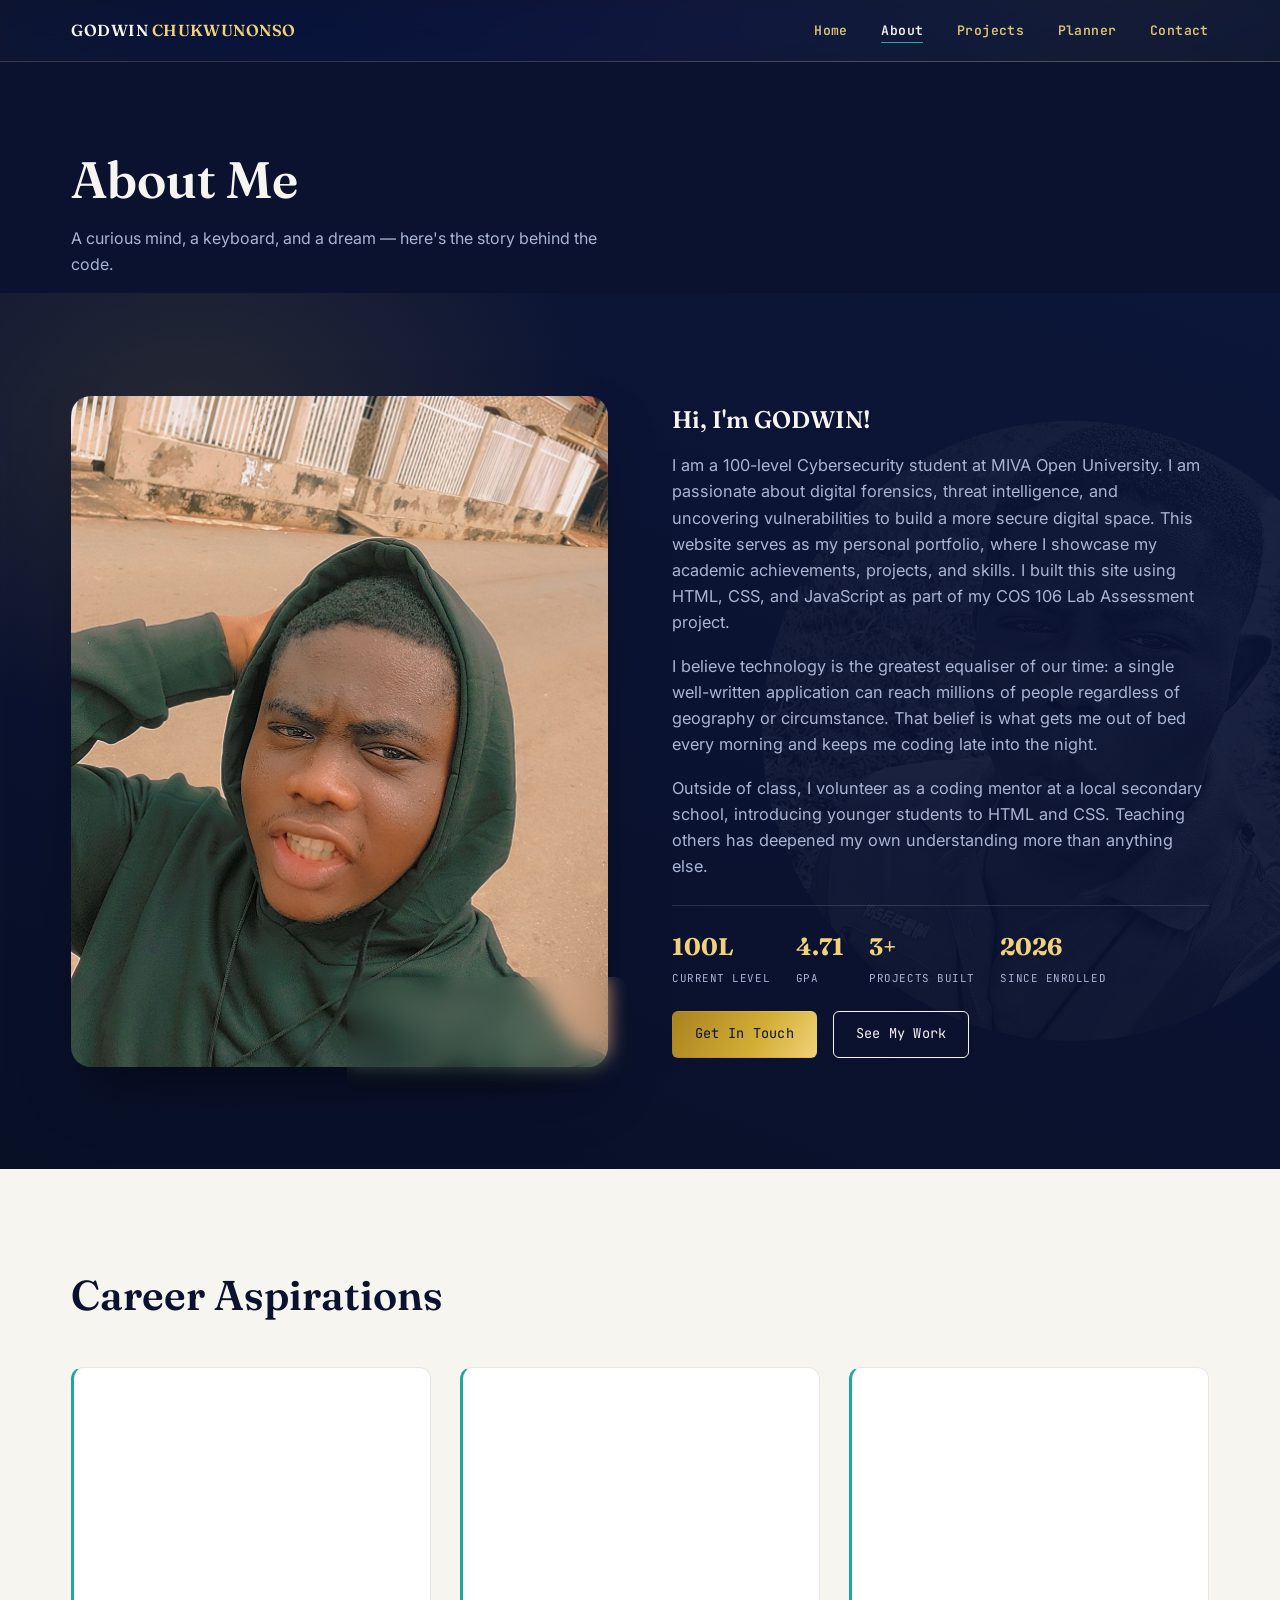
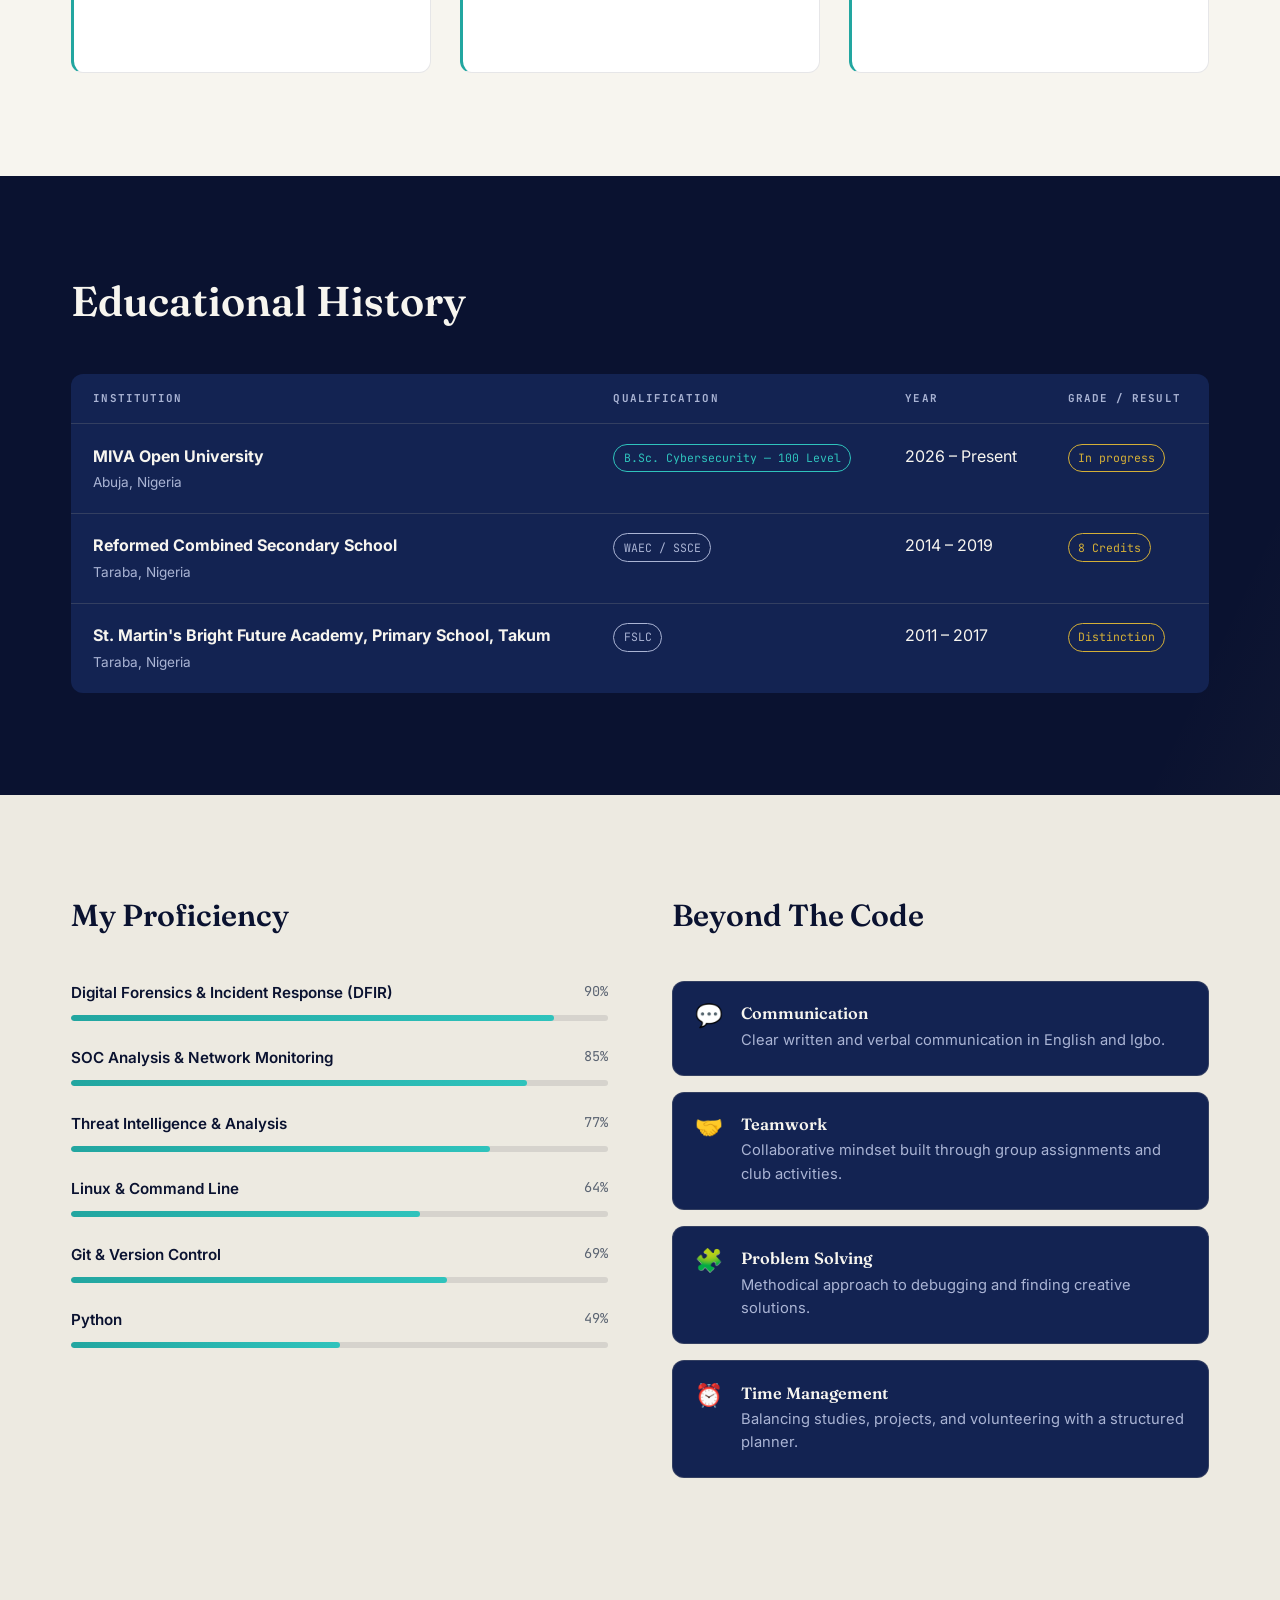
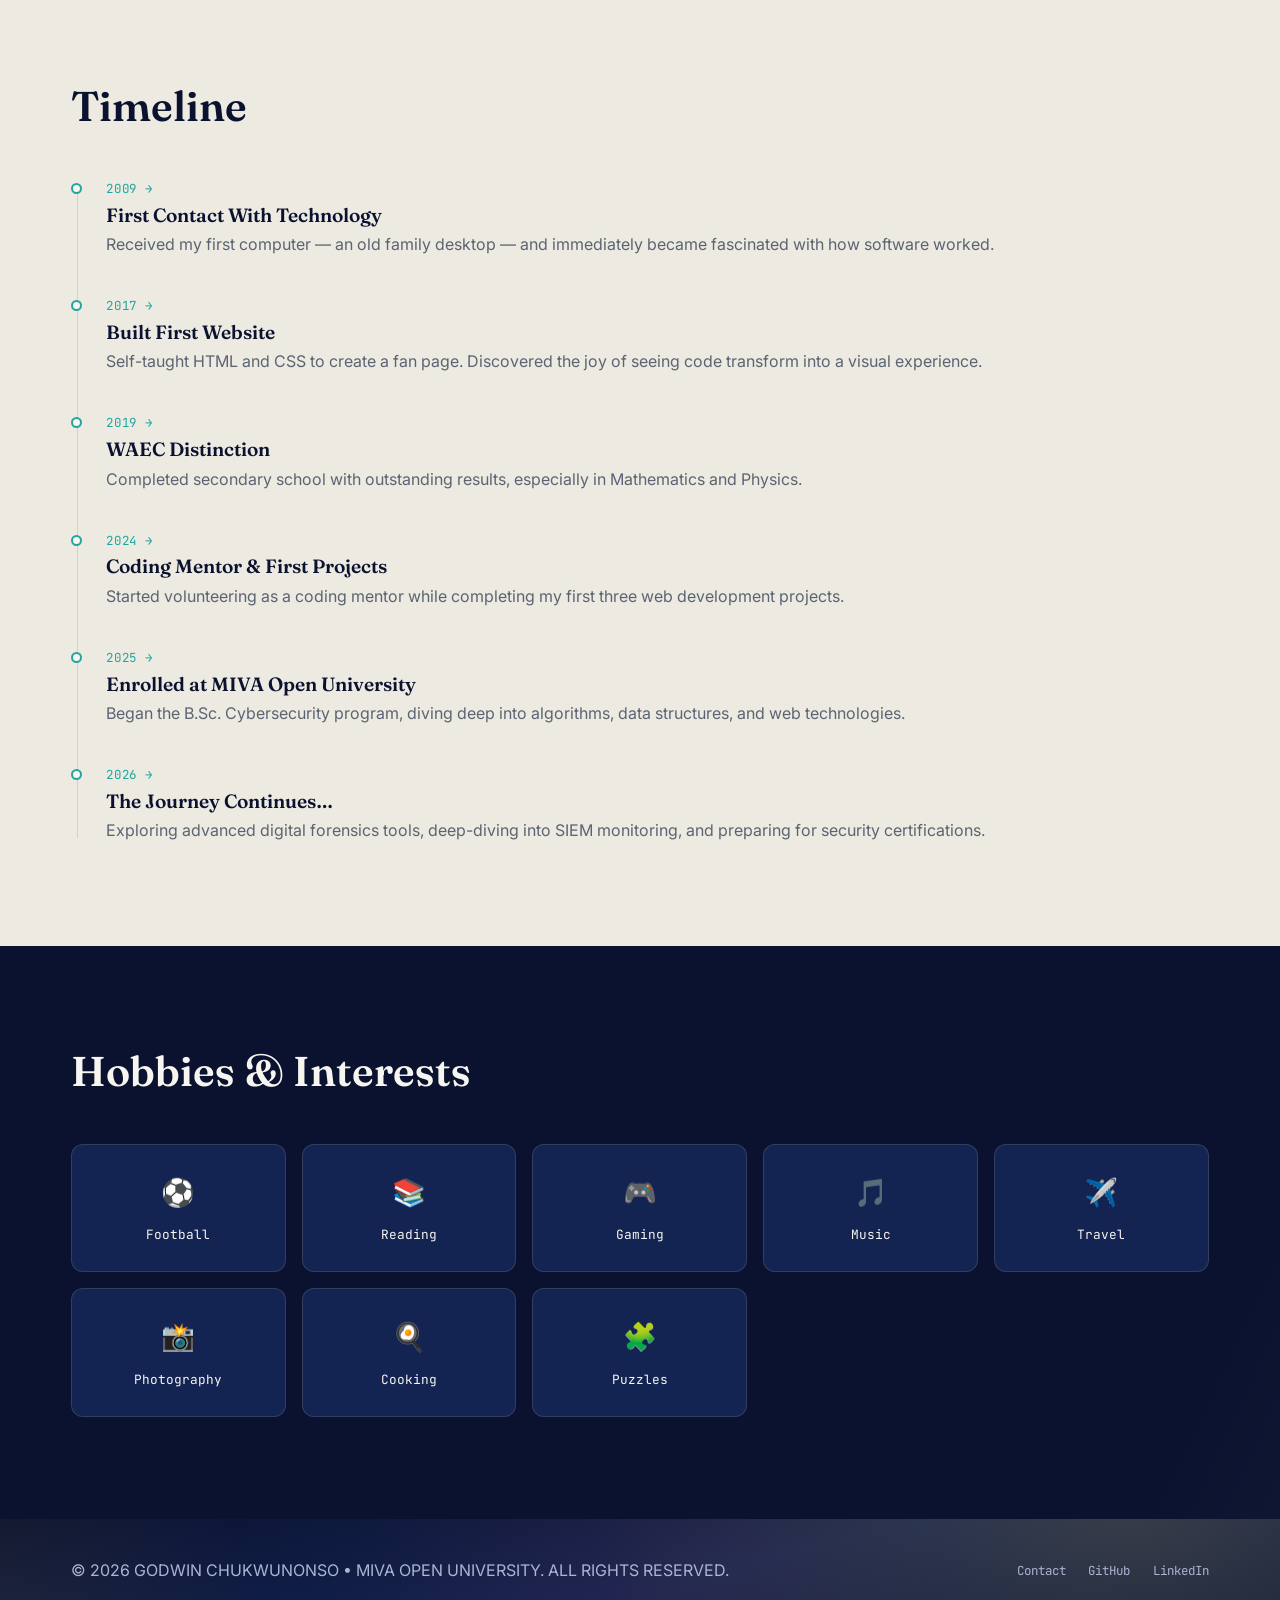
==== commit b6df788c: "Update about.html" ====
--- a/about.html
+++ b/about.html
@@ -241,7 +241,7 @@
             <p>Started volunteering as a coding mentor while completing my first three web development projects.</p>
           </div>
           <div class="timeline-item">
-            <div class="timeline-year">2026 →</div>
+            <div class="timeline-year">2025 →</div>
             <h3>Enrolled at MIVA Open University</h3>
             <p>Began the B.Sc. Cybersecurity program, diving deep into algorithms, data structures, and web technologies.</p>
           </div>
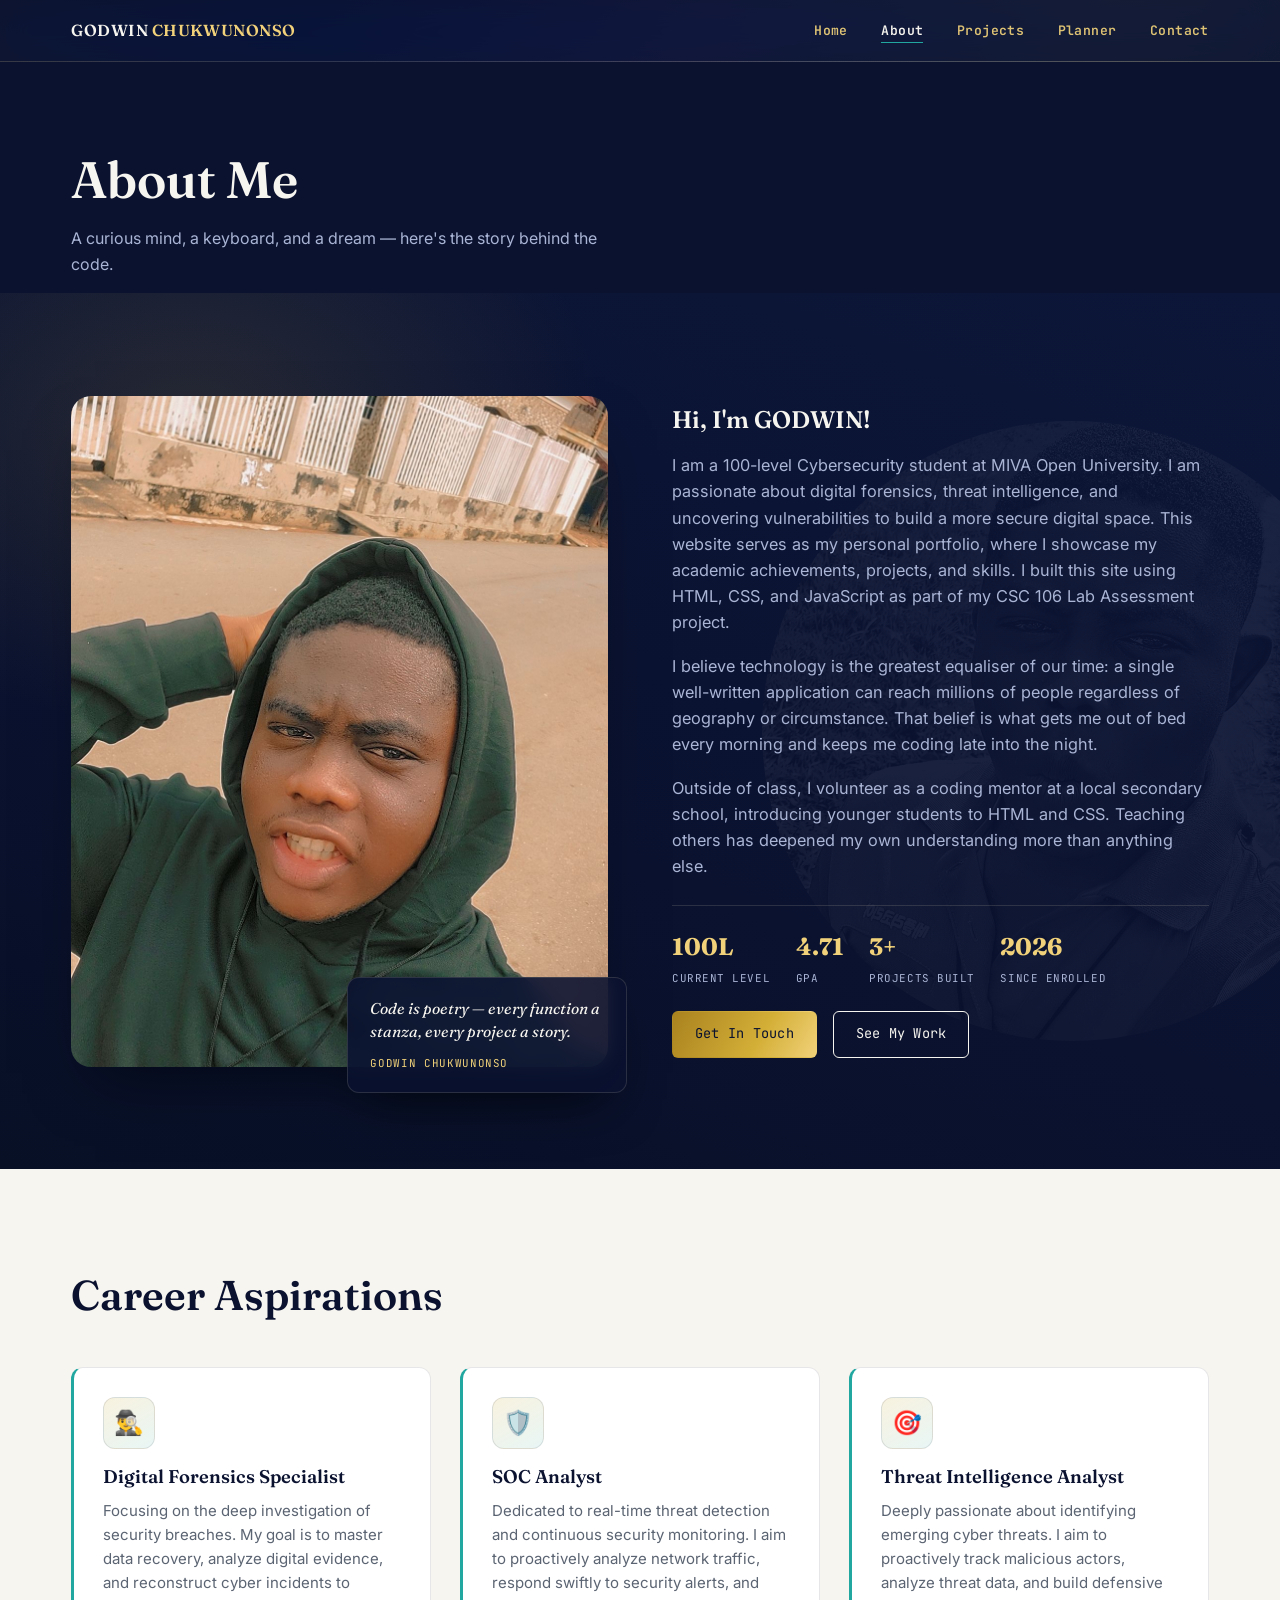
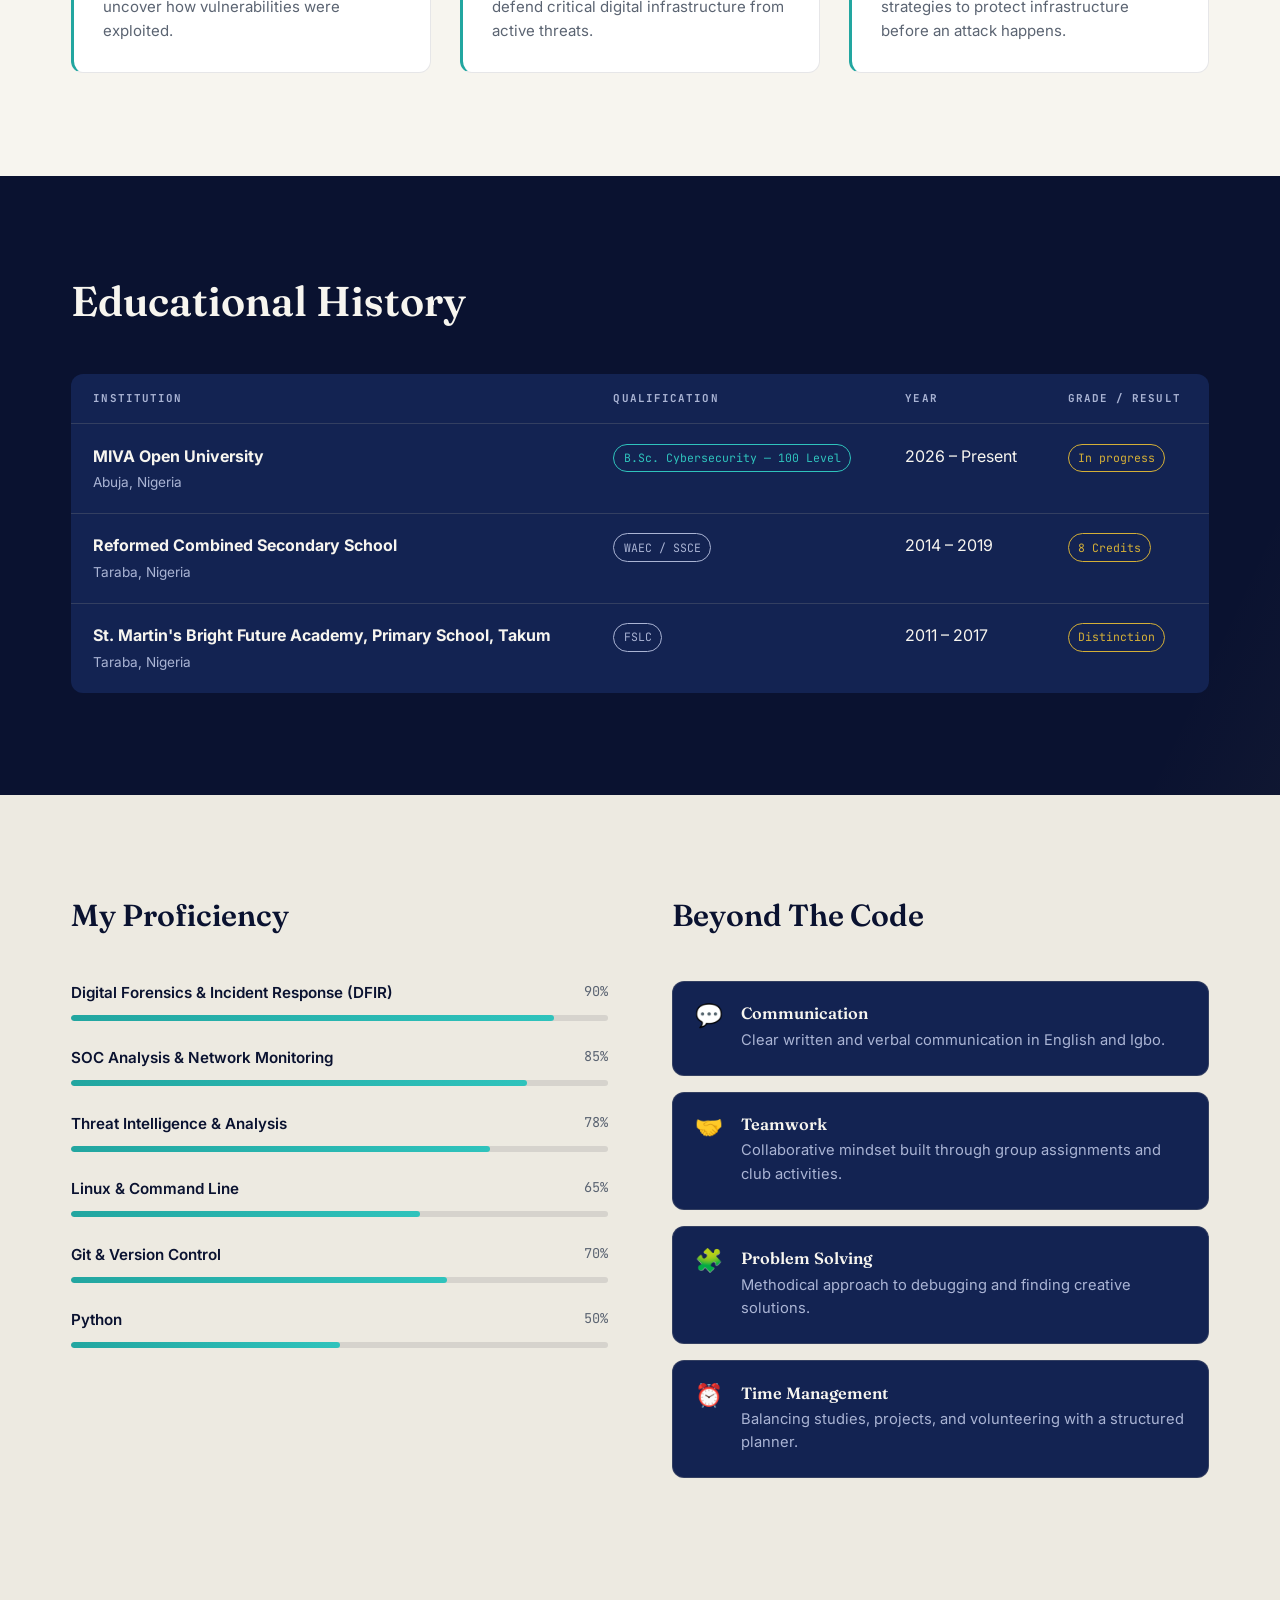
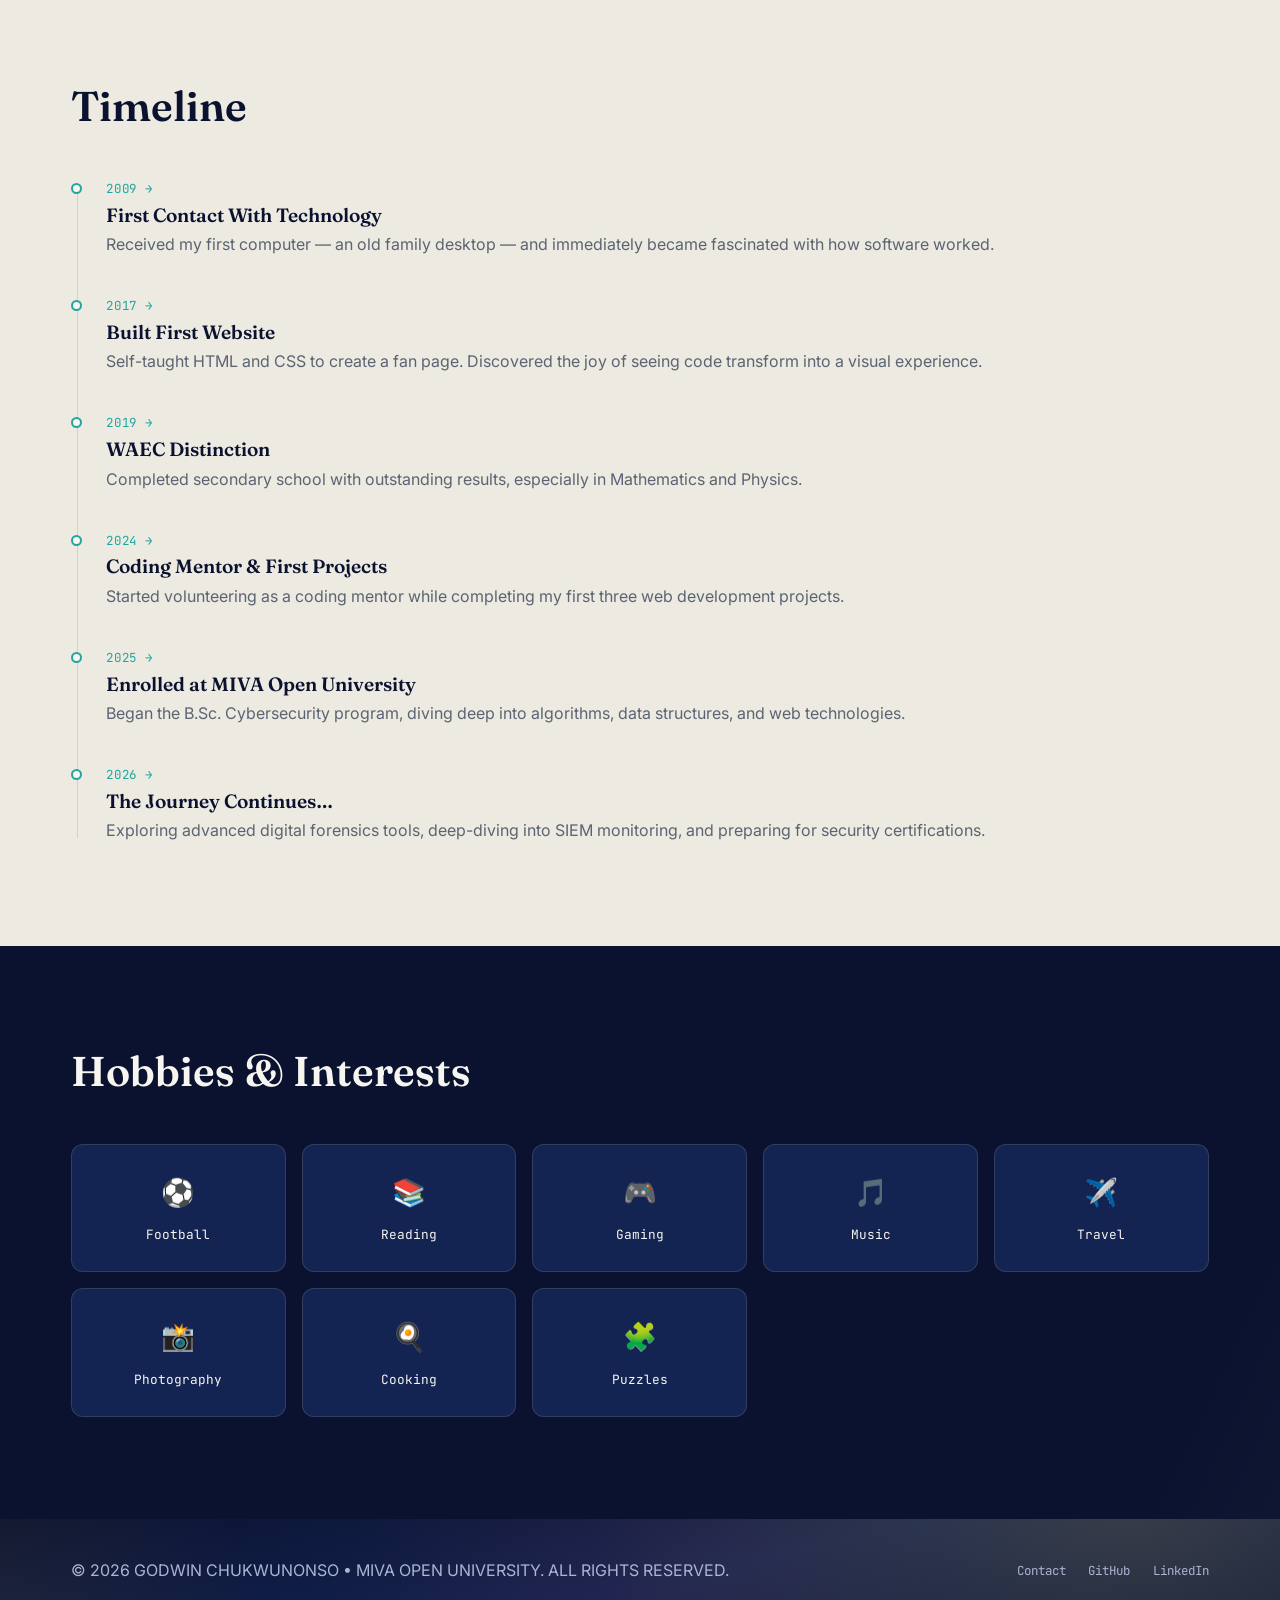
==== commit e8797efb: "Update about.html" ====
--- a/about.html
+++ b/about.html
@@ -50,7 +50,7 @@
           <span class="eyebrow">Biography</span>
           <h2 style="margin-top: 0.6rem; margin-bottom: 1.2rem; color: var(--paper);">Hi, I'm GODWIN!</h2>
           <div class="bio-prose">
-            <p>I am a 100-level Cybersecurity student at MIVA Open University. I am passionate about digital forensics, threat intelligence, and uncovering vulnerabilities to build a more secure digital space. This website serves as my personal portfolio, where I showcase my academic achievements, projects, and skills. I built this site using HTML, CSS, and JavaScript as part of my COS 106 Lab Assessment project.</p>
+            <p>I am a 100-level Cybersecurity student at MIVA Open University. I am passionate about digital forensics, threat intelligence, and uncovering vulnerabilities to build a more secure digital space. This website serves as my personal portfolio, where I showcase my academic achievements, projects, and skills. I built this site using HTML, CSS, and JavaScript as part of my CSC 106 Lab Assessment project.</p>
             <p>I believe technology is the greatest equaliser of our time: a single well-written application can reach millions of people regardless of geography or circumstance. That belief is what gets me out of bed every morning and keeps me coding late into the night.</p>
             <p>Outside of class, I volunteer as a coding mentor at a local secondary school, introducing younger students to HTML and CSS. Teaching others has deepened my own understanding more than anything else.</p>
           </div>
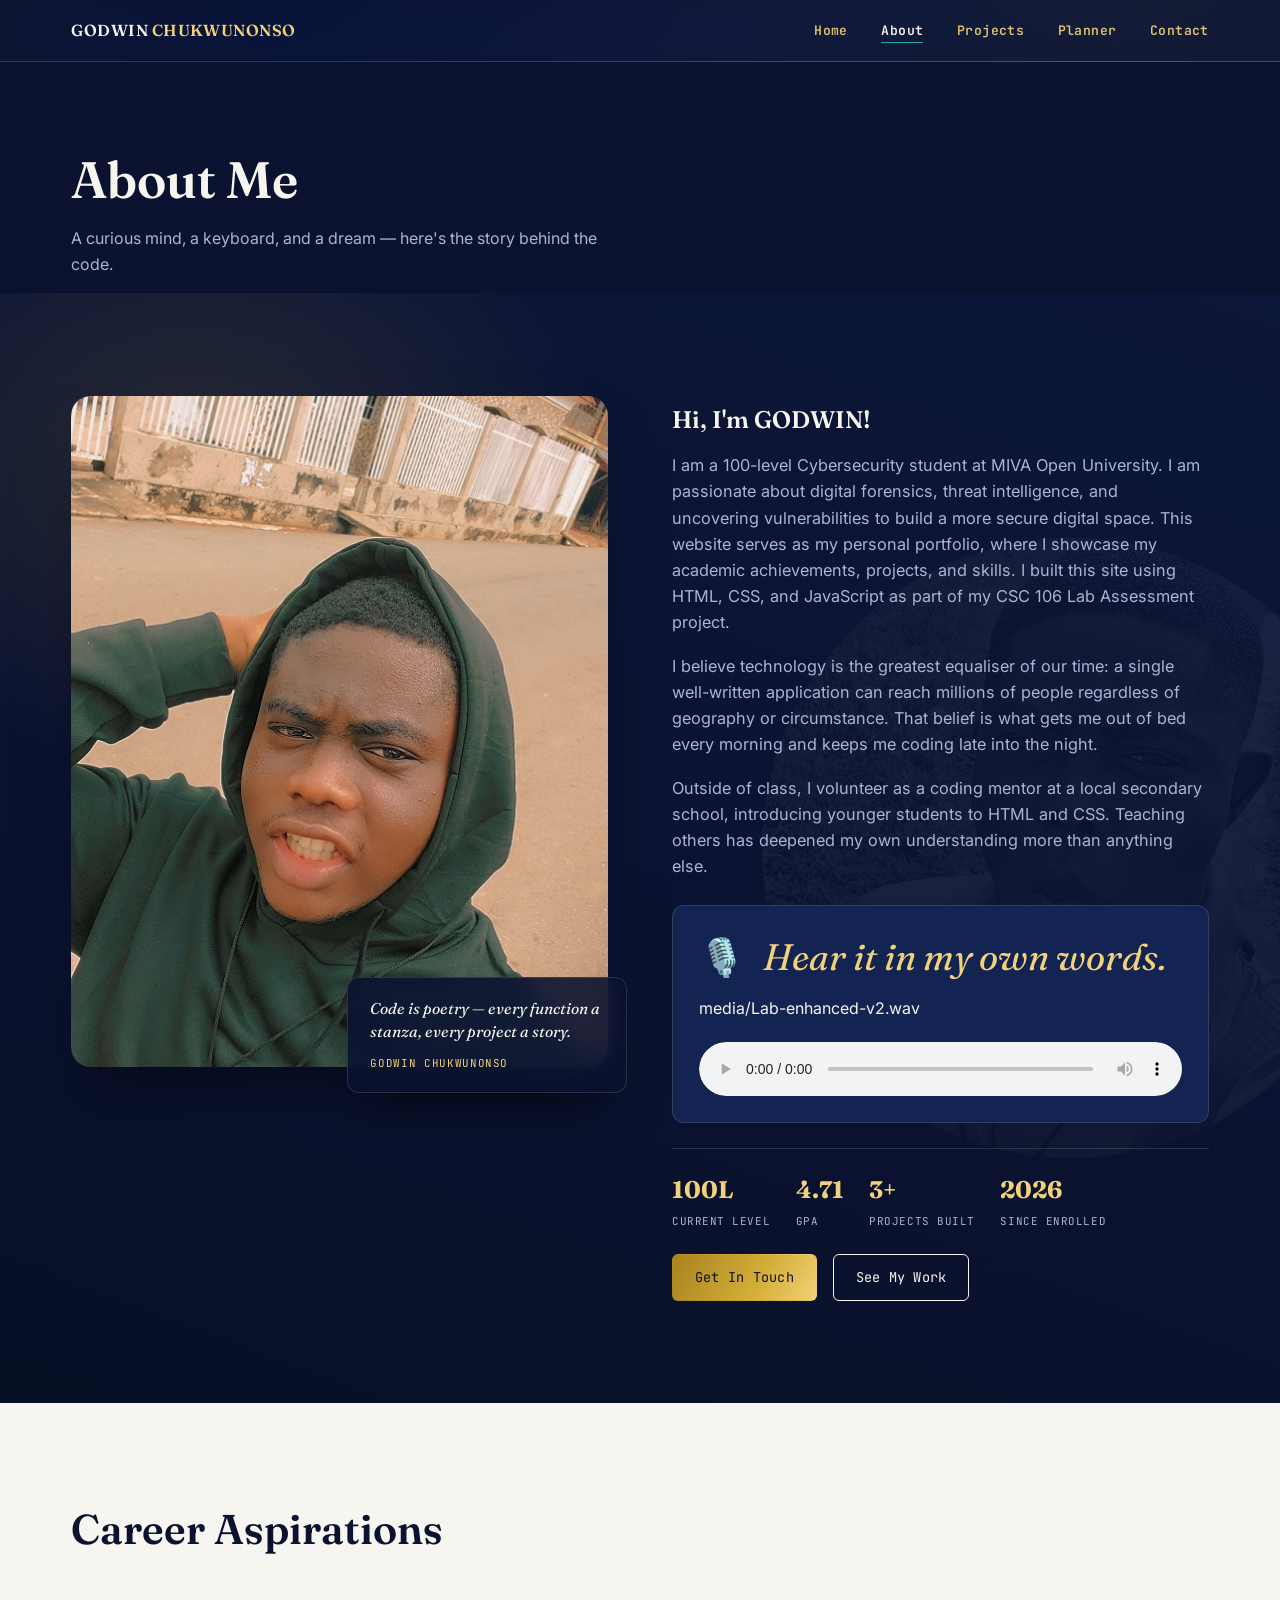
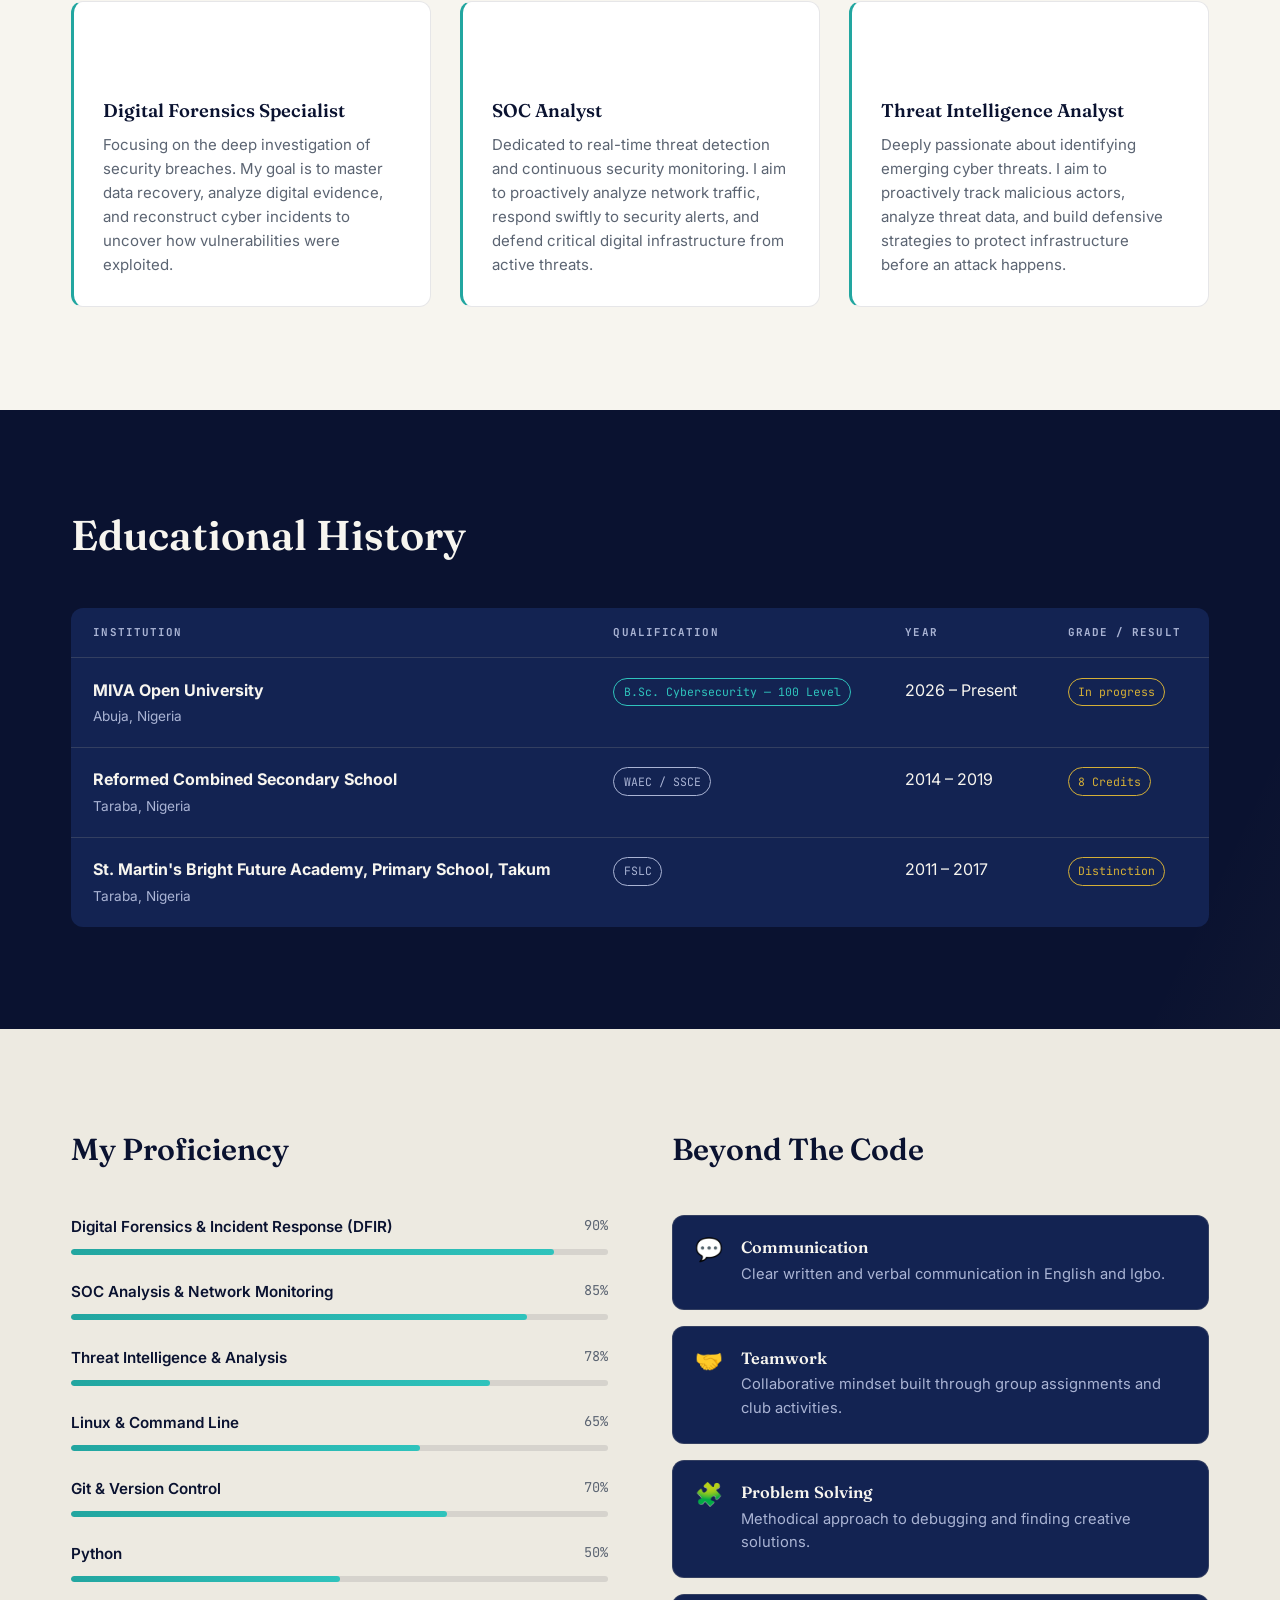
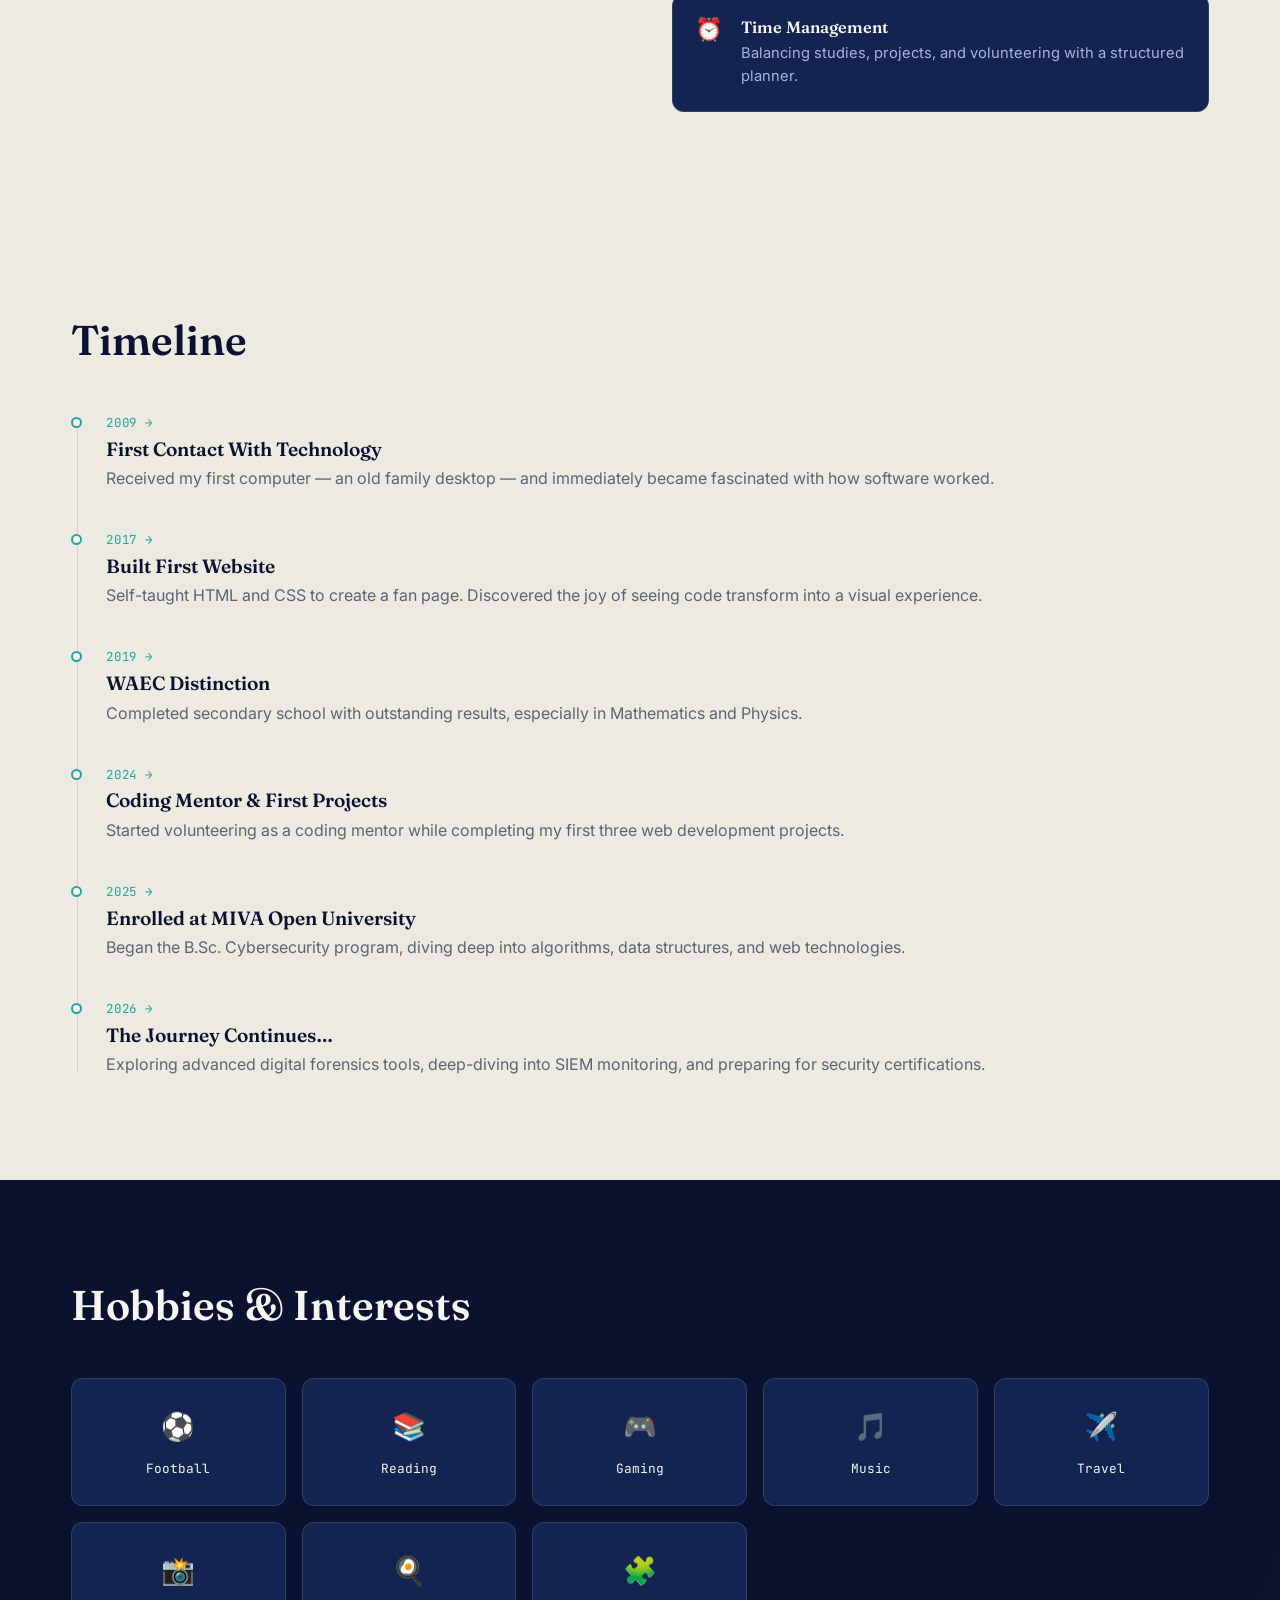
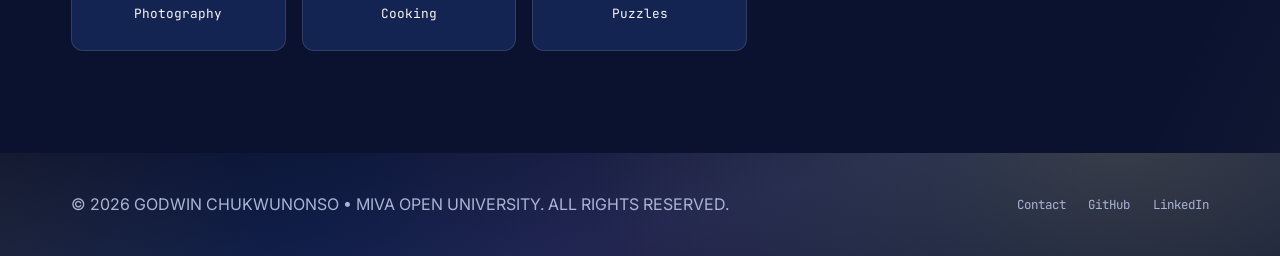
==== commit 15c67126: "Update about.html" ====
--- a/about.html
+++ b/about.html
@@ -54,6 +54,15 @@
             <p>I believe technology is the greatest equaliser of our time: a single well-written application can reach millions of people regardless of geography or circumstance. That belief is what gets me out of bed every morning and keeps me coding late into the night.</p>
             <p>Outside of class, I volunteer as a coding mentor at a local secondary school, introducing younger students to HTML and CSS. Teaching others has deepened my own understanding more than anything else.</p>
           </div>
+
+          <div class="audio-block" data-reveal style="margin-top: 1.6rem;">
+            <div class="audio-block-label">🎙️ <em>Hear it in my own words.</em></div>
+            <span class="skill-level" style="align-self:flex-start;">media/Lab-enhanced-v2.wav</span>
+            <audio controls preload="metadata" style="margin-top:0.4rem;" src="media/Lab-enhanced-v2.wav">
+              Your browser doesn't support embedded audio. <a href="media/Lab-enhanced-v2.wav">Download the audio</a> instead.
+            </audio>
+          </div>
+
           <div class="bio-stat-row">
             <div class="bio-stat"><strong>100L</strong><span>Current Level</span></div>
             <div class="bio-stat"><strong>4.71</strong><span>GPA</span></div>
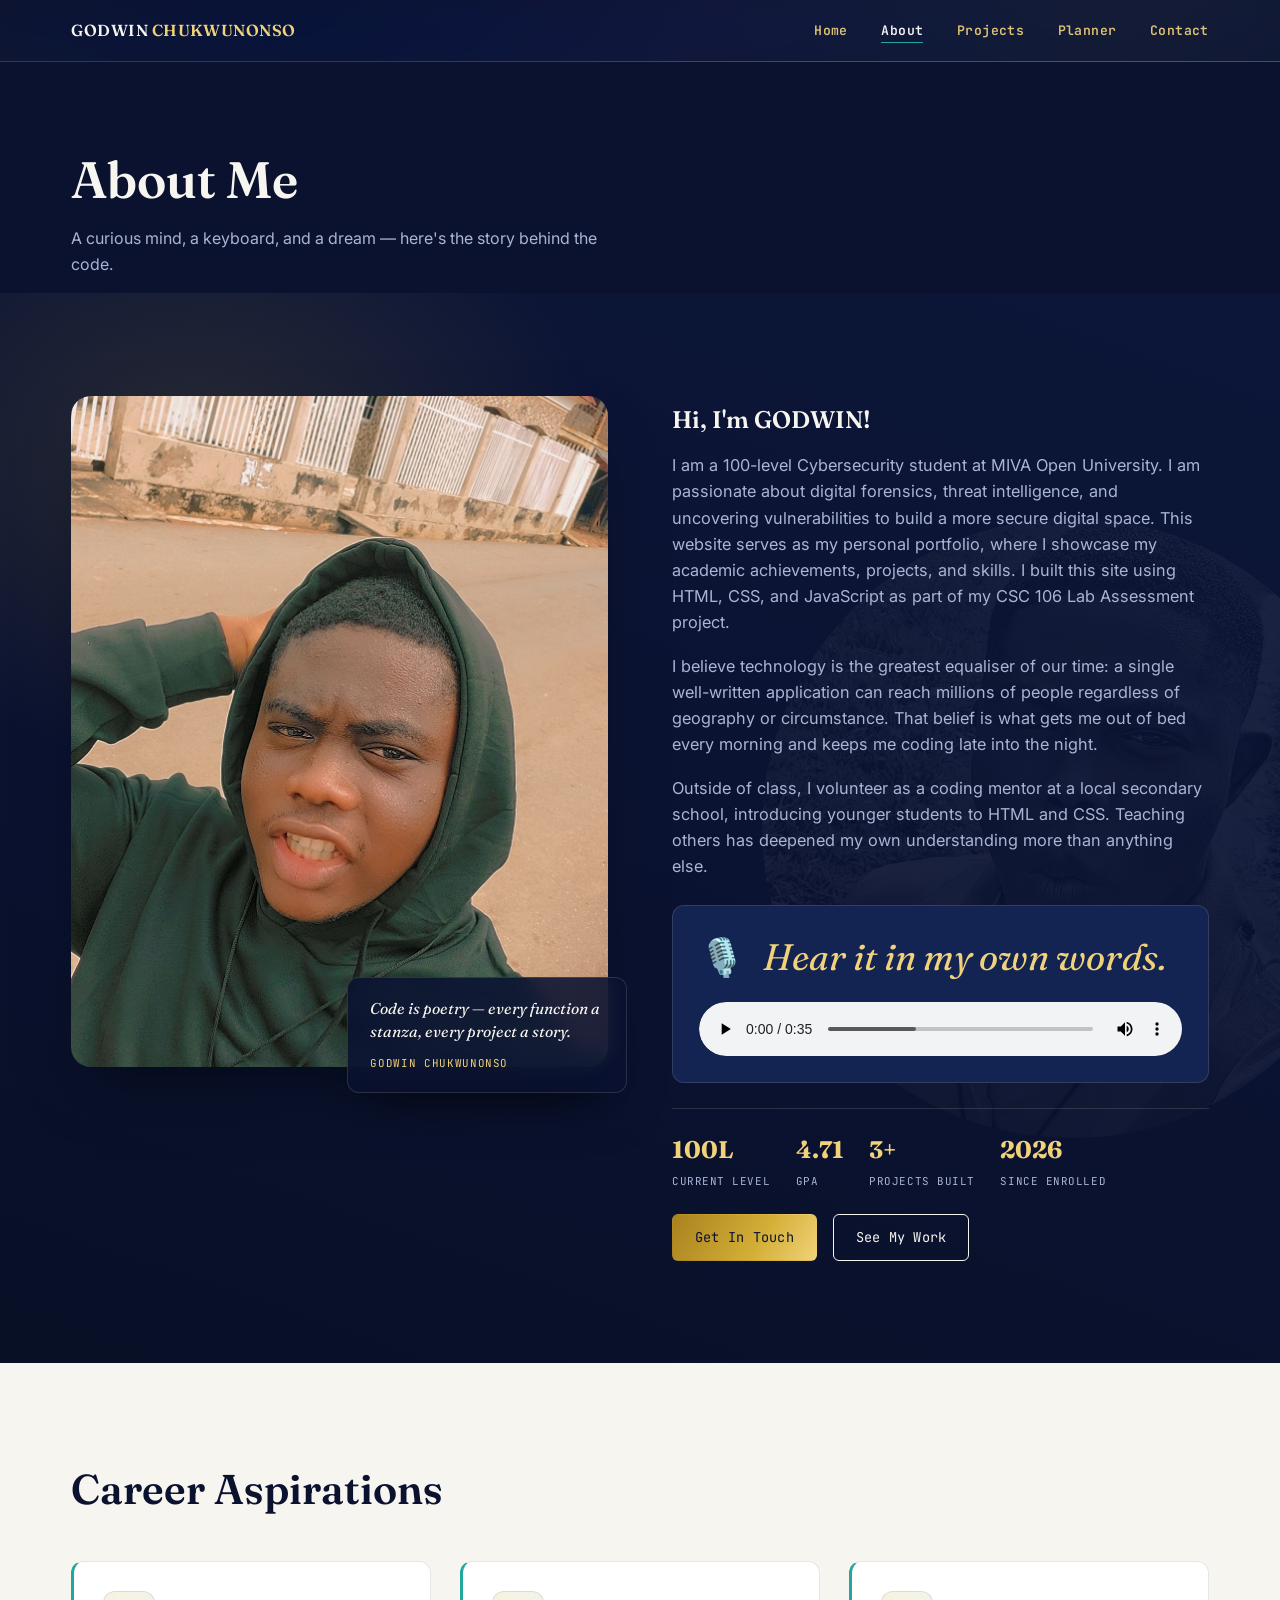
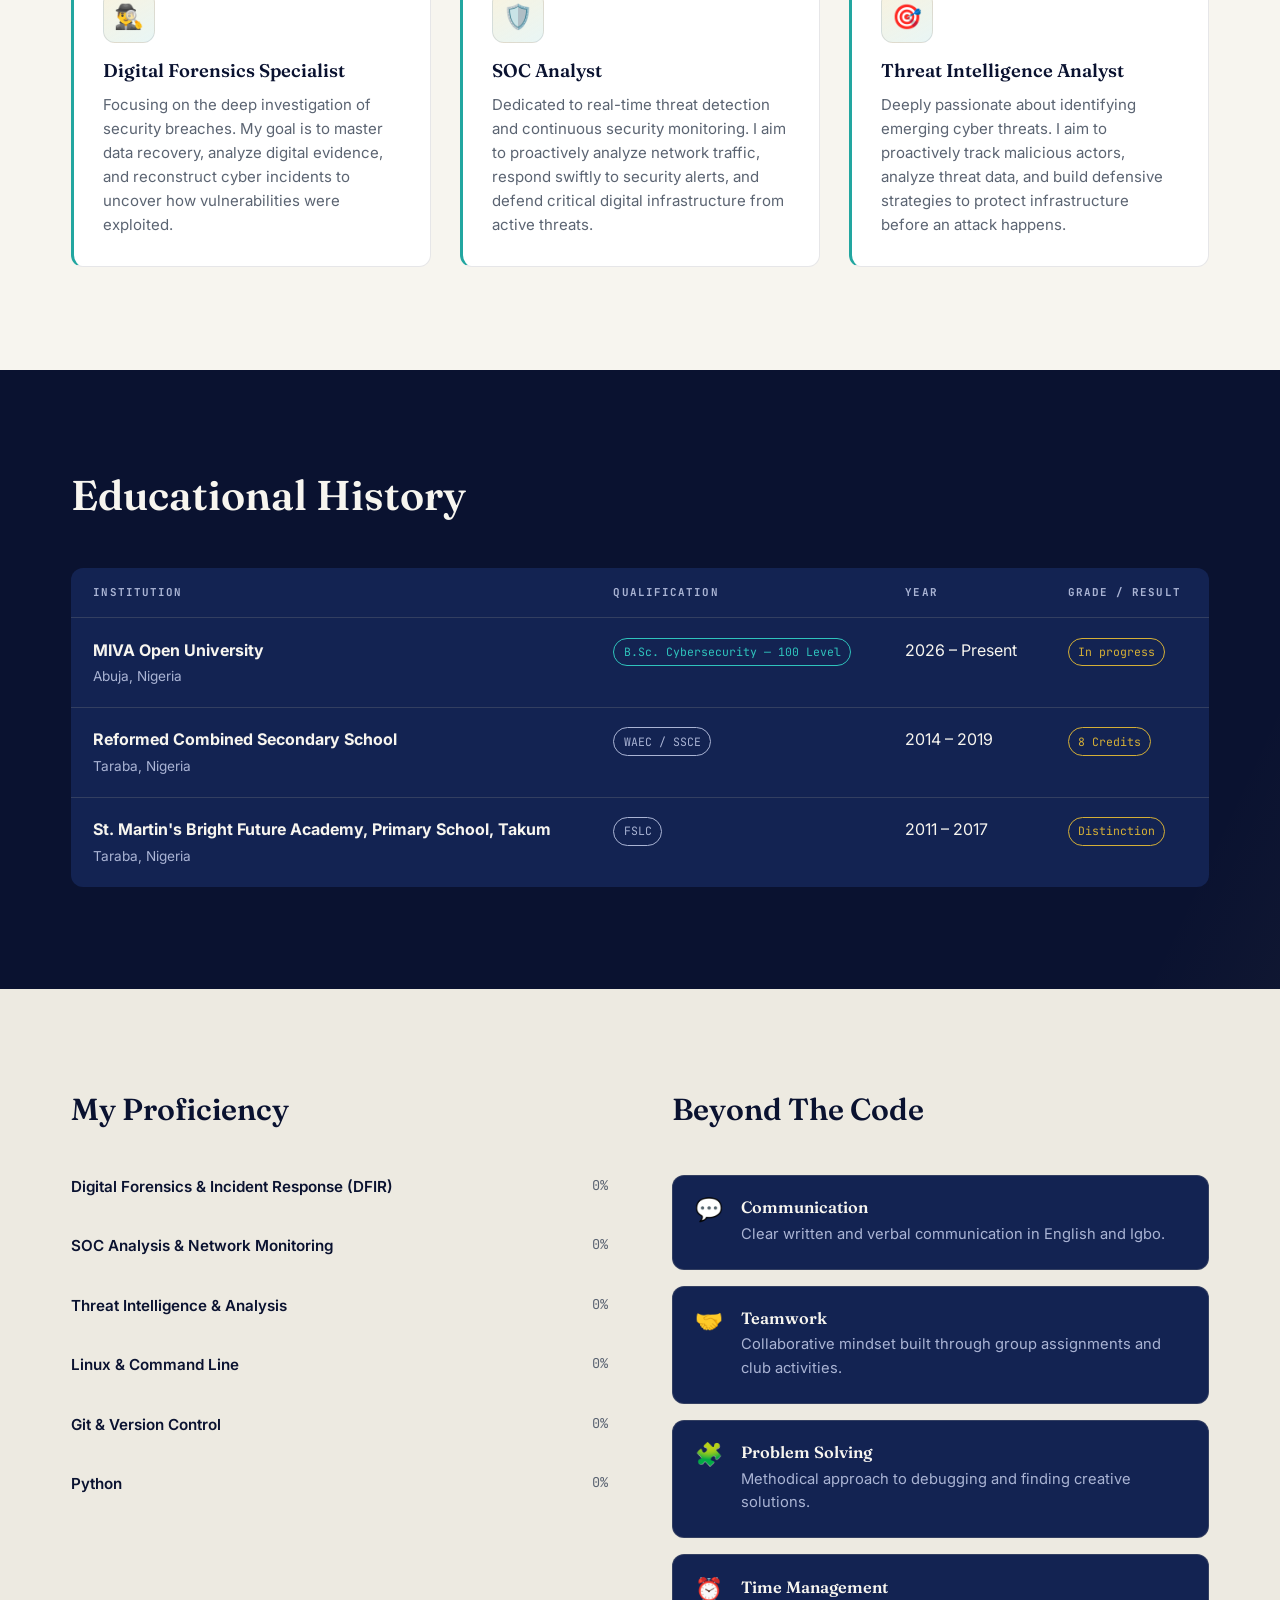
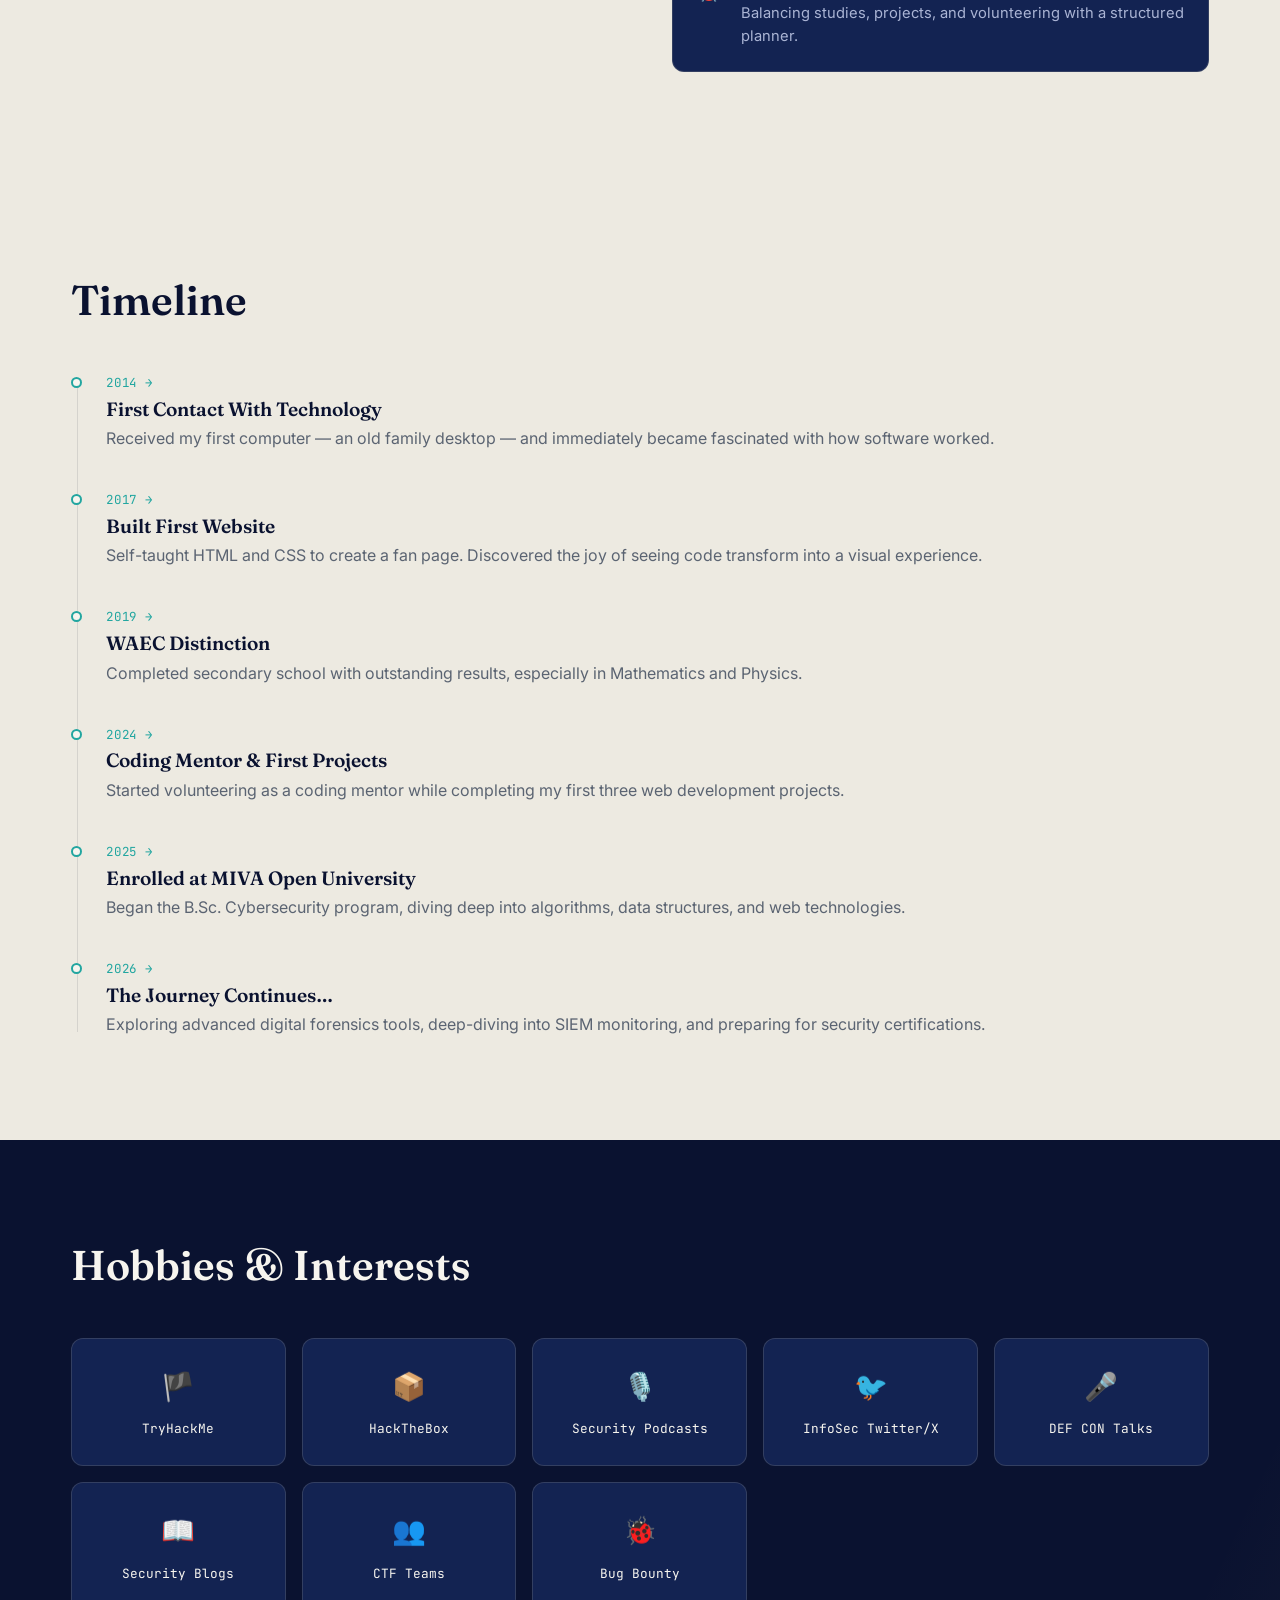
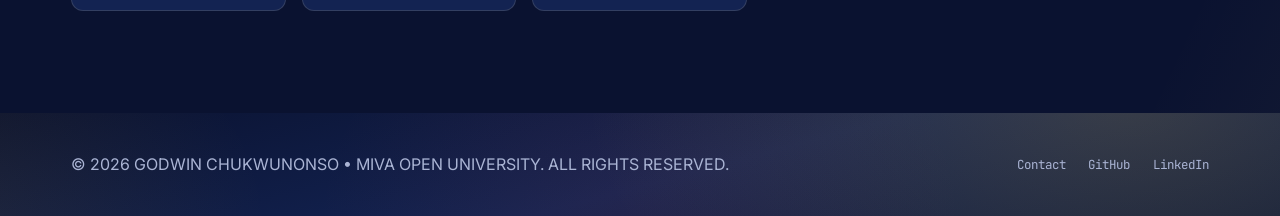
==== commit 0ba8bb36: "Update about.html" ====
--- a/about.html
+++ b/about.html
@@ -57,7 +57,6 @@
 
           <div class="audio-block" data-reveal style="margin-top: 1.6rem;">
             <div class="audio-block-label">🎙️ <em>Hear it in my own words.</em></div>
-            <span class="skill-level" style="align-self:flex-start;">media/Lab-enhanced-v2.wav</span>
             <audio controls preload="metadata" style="margin-top:0.4rem;" src="media/Lab-enhanced-v2.wav">
               Your browser doesn't support embedded audio. <a href="media/Lab-enhanced-v2.wav">Download the audio</a> instead.
             </audio>
@@ -155,29 +154,23 @@
             <h2 style="font-size:1.9rem;">My Proficiency</h2>
           </div>
           <div class="skill-bars">
-            <div class="skill-bar-row" data-fill="90%">
-              <div class="skill-bar-label"><span>Digital Forensics &amp; Incident Response (DFIR)</span><span>90%</span></div>
-              <div class="skill-bar-track"><div class="skill-bar-fill"></div></div>
-            </div>
-            <div class="skill-bar-row" data-fill="85%">
-              <div class="skill-bar-label"><span>SOC Analysis &amp; Network Monitoring</span><span>85%</span></div>
-              <div class="skill-bar-track"><div class="skill-bar-fill"></div></div>
-            </div>
-            <div class="skill-bar-row" data-fill="78%">
-              <div class="skill-bar-label"><span>Threat Intelligence &amp; Analysis</span><span>78%</span></div>
-              <div class="skill-bar-track"><div class="skill-bar-fill"></div></div>
-            </div>
-            <div class="skill-bar-row" data-fill="65%">
-              <div class="skill-bar-label"><span>Linux &amp; Command Line</span><span>65%</span></div>
-              <div class="skill-bar-track"><div class="skill-bar-fill"></div></div>
-            </div>
-            <div class="skill-bar-row" data-fill="70%">
-              <div class="skill-bar-label"><span>Git &amp; Version Control</span><span>70%</span></div>
-              <div class="skill-bar-track"><div class="skill-bar-fill"></div></div>
-            </div>
-            <div class="skill-bar-row" data-fill="50%">
-              <div class="skill-bar-label"><span>Python</span><span>50%</span></div>
-              <div class="skill-bar-track"><div class="skill-bar-fill"></div></div>
+            <div class="skill-bar-row">
+              <div class="skill-bar-label"><span>Digital Forensics &amp; Incident Response (DFIR)</span><span class="skill-level">Advanced</span></div>
+            </div>
+            <div class="skill-bar-row">
+              <div class="skill-bar-label"><span>SOC Analysis &amp; Network Monitoring</span><span class="skill-level">Advanced</span></div>
+            </div>
+            <div class="skill-bar-row">
+              <div class="skill-bar-label"><span>Threat Intelligence &amp; Analysis</span><span class="skill-level">Intermediate</span></div>
+            </div>
+            <div class="skill-bar-row">
+              <div class="skill-bar-label"><span>Linux &amp; Command Line</span><span class="skill-level">Intermediate</span></div>
+            </div>
+            <div class="skill-bar-row">
+              <div class="skill-bar-label"><span>Git &amp; Version Control</span><span class="skill-level">Intermediate</span></div>
+            </div>
+            <div class="skill-bar-row">
+              <div class="skill-bar-label"><span>Python</span><span class="skill-level">Beginner</span></div>
             </div>
           </div>
         </div>
@@ -230,7 +223,7 @@
         </div>
         <div class="timeline" data-reveal>
           <div class="timeline-item">
-            <div class="timeline-year">2009 →</div>
+            <div class="timeline-year">2014 →</div>
             <h3>First Contact With Technology</h3>
             <p>Received my first computer — an old family desktop — and immediately became fascinated with how software worked.</p>
           </div>
@@ -271,14 +264,14 @@
           <h2>Hobbies &amp; Interests</h2>
         </div>
         <div class="hobby-grid" data-reveal>
-          <div class="hobby-tile"><span class="hobby-emoji">⚽</span><span>Football</span></div>
-          <div class="hobby-tile"><span class="hobby-emoji">📚</span><span>Reading</span></div>
-          <div class="hobby-tile"><span class="hobby-emoji">🎮</span><span>Gaming</span></div>
-          <div class="hobby-tile"><span class="hobby-emoji">🎵</span><span>Music</span></div>
-          <div class="hobby-tile"><span class="hobby-emoji">✈️</span><span>Travel</span></div>
-          <div class="hobby-tile"><span class="hobby-emoji">📸</span><span>Photography</span></div>
-          <div class="hobby-tile"><span class="hobby-emoji">🍳</span><span>Cooking</span></div>
-          <div class="hobby-tile"><span class="hobby-emoji">🧩</span><span>Puzzles</span></div>
+          <div class="hobby-tile"><span class="hobby-emoji">🏴</span><span>TryHackMe</span></div>
+          <div class="hobby-tile"><span class="hobby-emoji">📦</span><span>HackTheBox</span></div>
+          <div class="hobby-tile"><span class="hobby-emoji">🎙️</span><span>Security Podcasts</span></div>
+          <div class="hobby-tile"><span class="hobby-emoji">🐦</span><span>InfoSec Twitter/X</span></div>
+          <div class="hobby-tile"><span class="hobby-emoji">🎤</span><span>DEF CON Talks</span></div>
+          <div class="hobby-tile"><span class="hobby-emoji">📖</span><span>Security Blogs</span></div>
+          <div class="hobby-tile"><span class="hobby-emoji">👥</span><span>CTF Teams</span></div>
+          <div class="hobby-tile"><span class="hobby-emoji">🐞</span><span>Bug Bounty</span></div>
         </div>
       </div>
     </section>
--- a/css/style.css
+++ b/css/style.css
@@ -511,87 +511,9 @@
 /* ============================================================
    HERO DECORATIONS (Cyber-Galaxy Theme)
    ============================================================ */
-.hero-copy::after {
-  content: '';
-  position: absolute;
-  inset: 0;
-  background-image:
-    radial-gradient(1.5px 1.5px at 8% 12%, var(--gold-bright), transparent),
-    radial-gradient(2px 2px at 22% 6%, var(--teal-bright), transparent),
-    radial-gradient(1px 1px at 35% 18%, var(--paper), transparent),
-    radial-gradient(1.5px 1.5px at 48% 9%, var(--gold-bright), transparent),
-    radial-gradient(1px 1px at 60% 15%, var(--paper), transparent),
-    radial-gradient(2px 2px at 72% 5%, var(--teal-bright), transparent),
-    radial-gradient(1.5px 1.5px at 85% 20%, var(--gold-bright), transparent),
-    radial-gradient(1px 1px at 94% 10%, var(--paper), transparent),
-    radial-gradient(1.5px 1.5px at 15% 82%, var(--teal-bright), transparent),
-    radial-gradient(1px 1px at 30% 90%, var(--paper), transparent),
-    radial-gradient(2px 2px at 45% 85%, var(--gold-bright), transparent),
-    radial-gradient(1px 1px at 65% 92%, var(--paper), transparent),
-    radial-gradient(1.5px 1.5px at 80% 87%, var(--teal-bright), transparent),
-    radial-gradient(1px 1px at 92% 80%, var(--gold-bright), transparent),
-    linear-gradient(115deg, transparent 15%, rgba(34,166,160,0.10) 25%, transparent 35%),
-    linear-gradient(65deg, transparent 55%, rgba(212,175,55,0.08) 65%, transparent 75%);
-  background-size: 100% 100%;
-  animation: galaxyDrift 22s linear infinite, galaxyTwinkle 4s ease-in-out infinite;
-  opacity: 0.85;
-  pointer-events: none;
-  z-index: 0;
-}
-
-@keyframes galaxyDrift {
-  0%   { background-position: 0 0; }
-  100% { background-position: -60px 40px; }
-}
-@keyframes galaxyTwinkle {
-  0%, 100% { opacity: 0.6; }
-  50% { opacity: 1; }
-}
-@media (prefers-reduced-motion: reduce) {
-  .hero-copy::after { animation: none; opacity: 0.7; }
-}
-
-.hero-visual::before {
-  content: '';
-  position: absolute;
-  inset: 0;
-  background-image:
-    radial-gradient(2px 2px at 10% 15%, var(--teal), transparent),
-    radial-gradient(1.5px 1.5px at 20% 30%, var(--gold), transparent),
-    radial-gradient(2px 2px at 32% 10%, var(--teal-bright), transparent),
-    radial-gradient(1.5px 1.5px at 45% 22%, var(--gold-bright), transparent),
-    radial-gradient(2px 2px at 58% 8%, var(--teal), transparent),
-    radial-gradient(1.5px 1.5px at 70% 26%, var(--gold), transparent),
-    radial-gradient(2px 2px at 85% 14%, var(--teal-bright), transparent),
-    radial-gradient(1.5px 1.5px at 92% 32%, var(--gold-bright), transparent),
-    radial-gradient(2px 2px at 12% 78%, var(--gold), transparent),
-    radial-gradient(1.5px 1.5px at 25% 88%, var(--teal), transparent),
-    radial-gradient(2px 2px at 40% 74%, var(--gold-bright), transparent),
-    radial-gradient(1.5px 1.5px at 55% 90%, var(--teal-bright), transparent),
-    radial-gradient(2px 2px at 68% 76%, var(--gold), transparent),
-    radial-gradient(1.5px 1.5px at 82% 88%, var(--teal), transparent),
-    radial-gradient(2px 2px at 94% 72%, var(--gold-bright), transparent),
-    linear-gradient(28deg, transparent 18%, rgba(34,166,160,0.14) 26%, transparent 34%),
-    linear-gradient(152deg, transparent 40%, rgba(212,175,55,0.12) 48%, transparent 56%),
-    linear-gradient(64deg, transparent 62%, rgba(34,166,160,0.10) 70%, transparent 78%);
-  background-size: 100% 100%;
-  animation: galaxyDriftLight 26s linear infinite, galaxyTwinkleLight 4.5s ease-in-out infinite;
-  opacity: 0.9;
-  pointer-events: none;
-  z-index: 0;
-}
-
-@keyframes galaxyDriftLight {
-  0%   { background-position: 0 0; }
-  100% { background-position: 50px -35px; }
-}
-@keyframes galaxyTwinkleLight {
-  0%, 100% { opacity: 0.65; }
-  50% { opacity: 1; }
-}
-@media (prefers-reduced-motion: reduce) {
-  .hero-visual::before { animation: none; opacity: 0.75; }
-}
+/* Sparkle/galaxy decorative layers removed to reduce visual clutter
+   on the hero (was two animated multi-gradient star-field overlays
+   competing with the portrait and copy). */
 
 .hero-photo-ring::after {
   content: '';
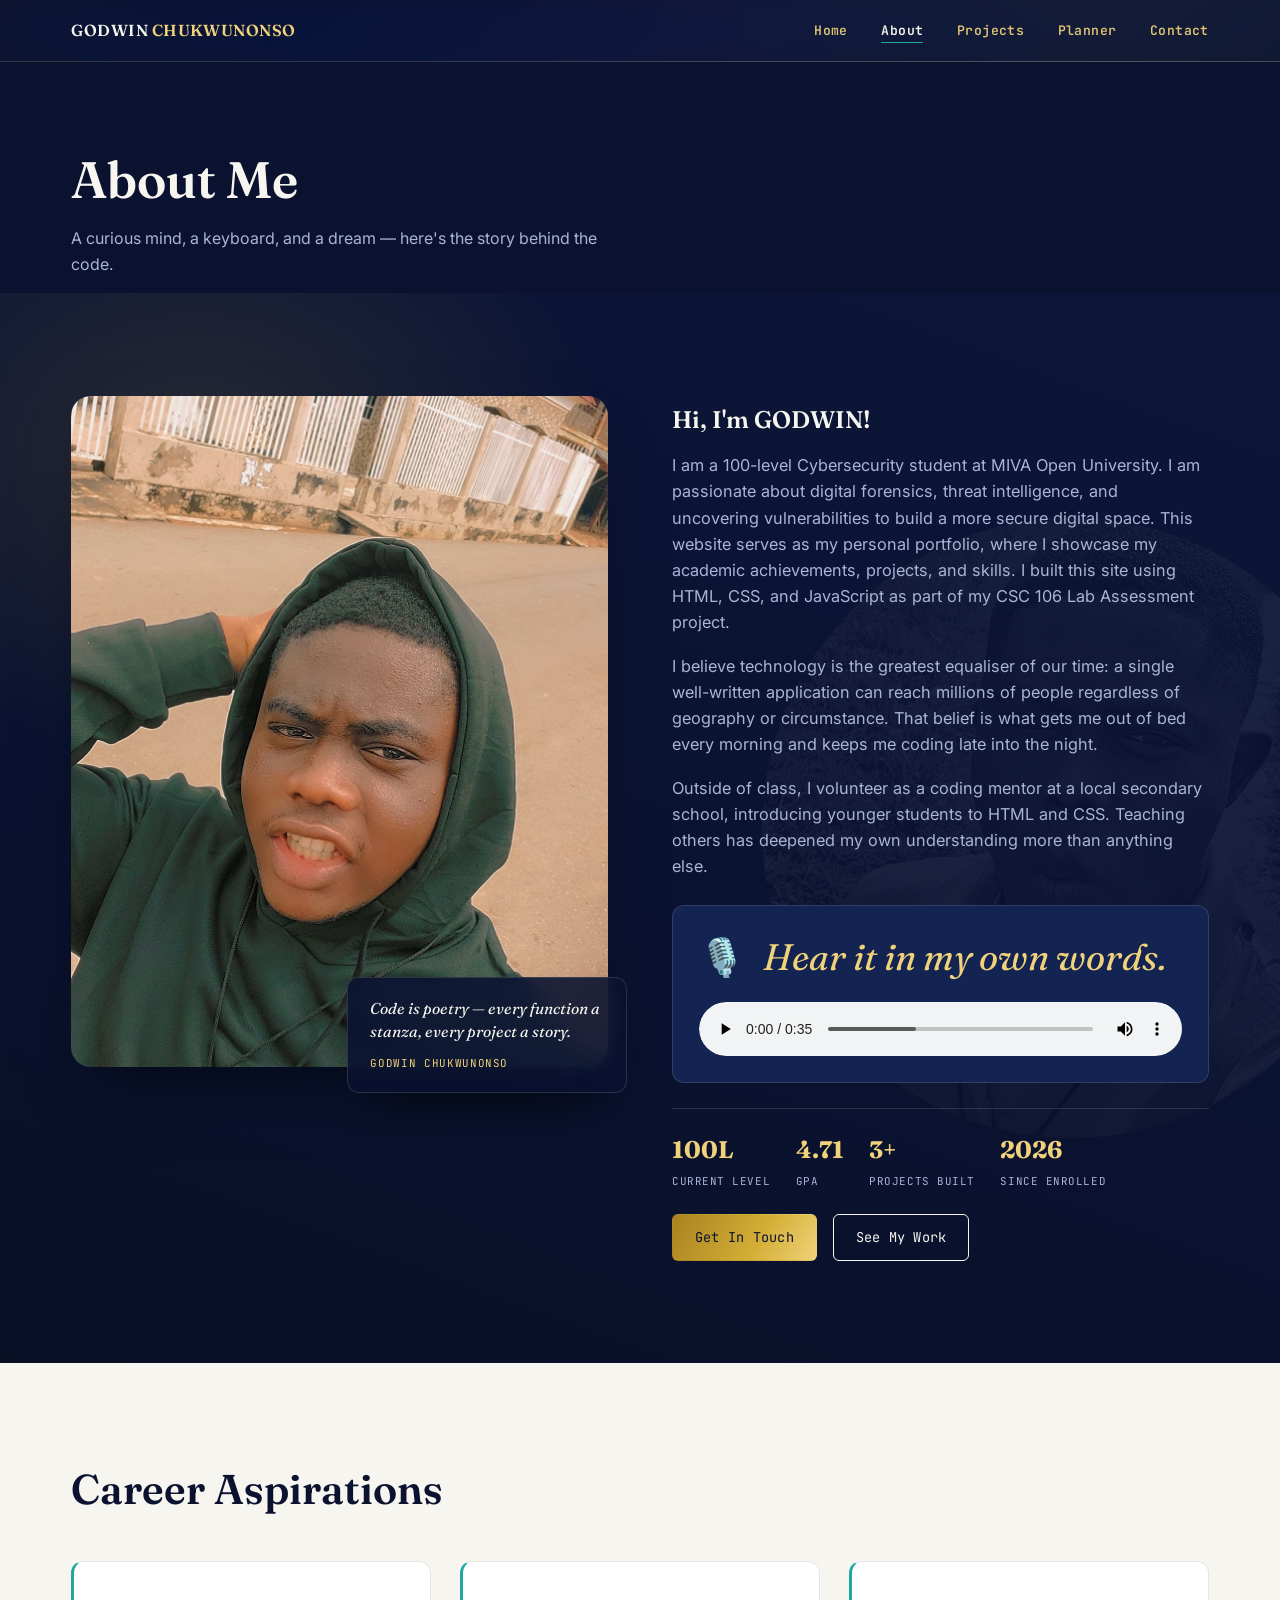
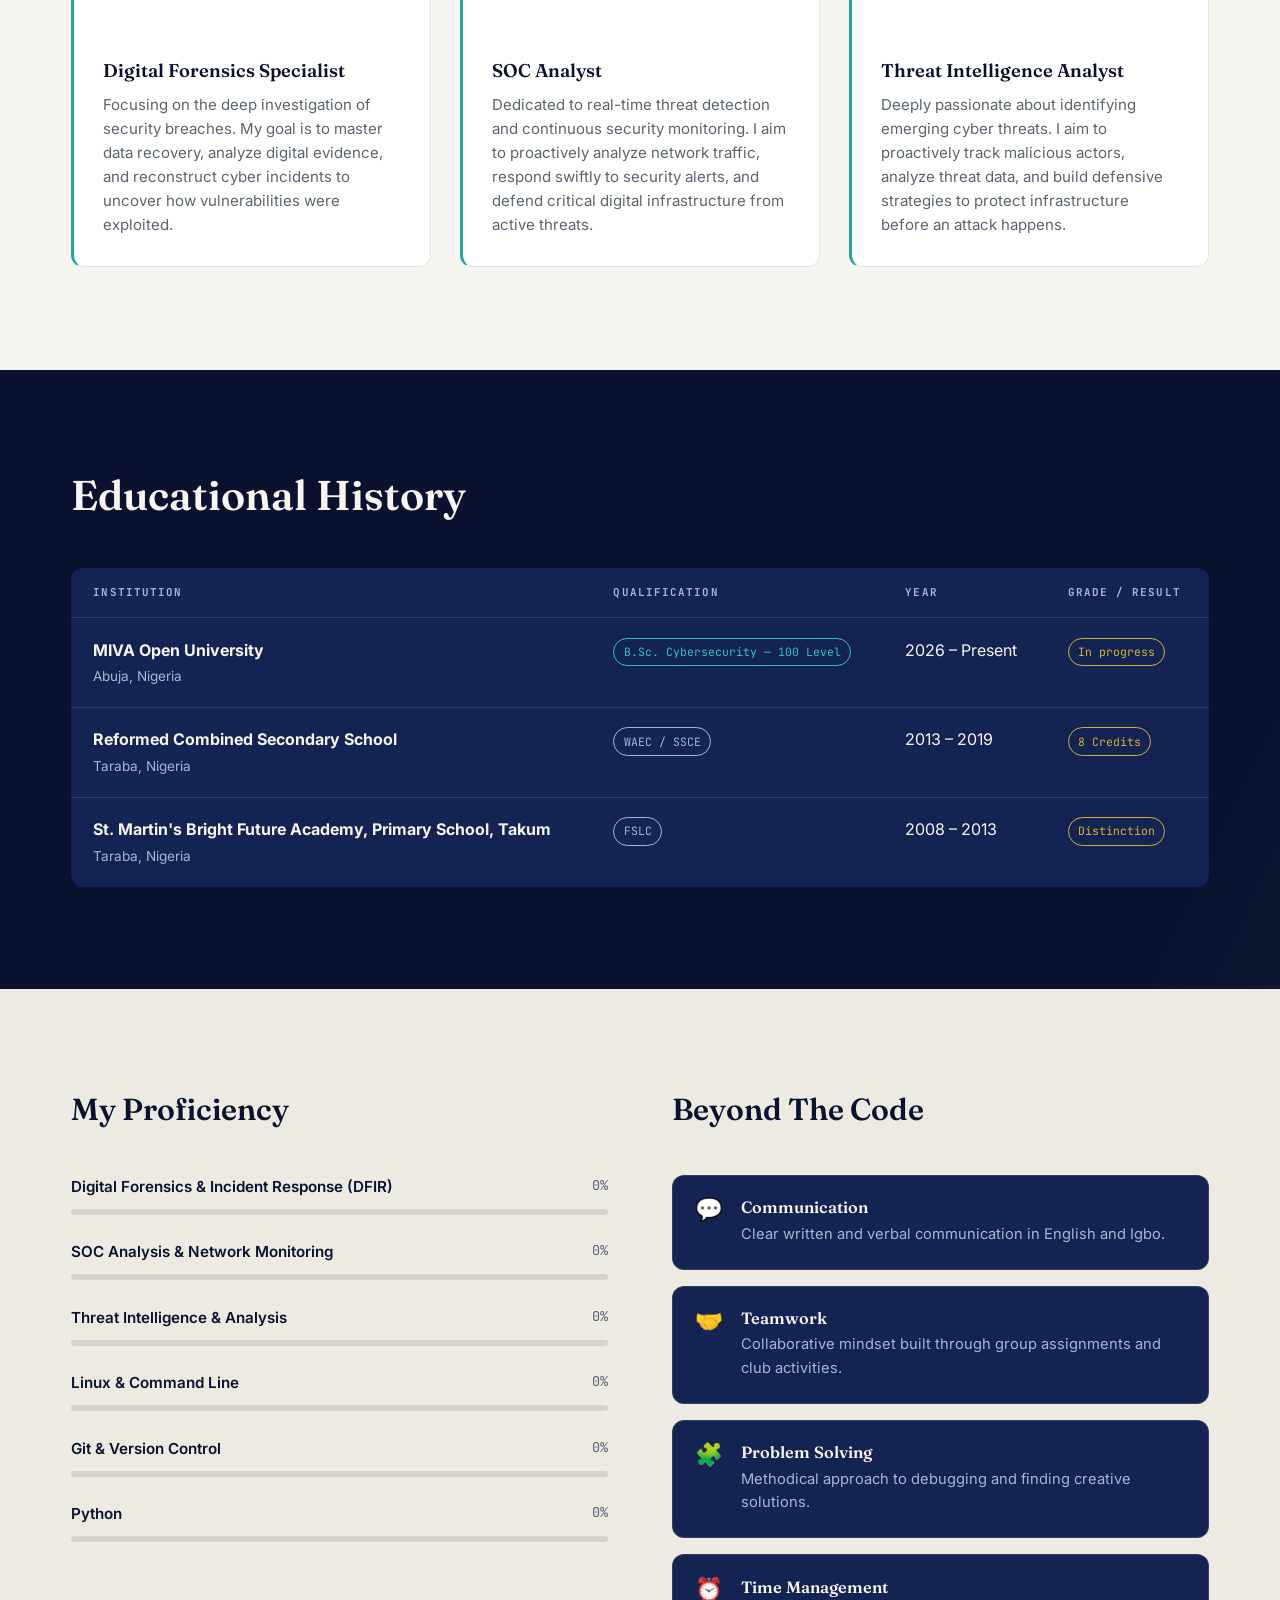
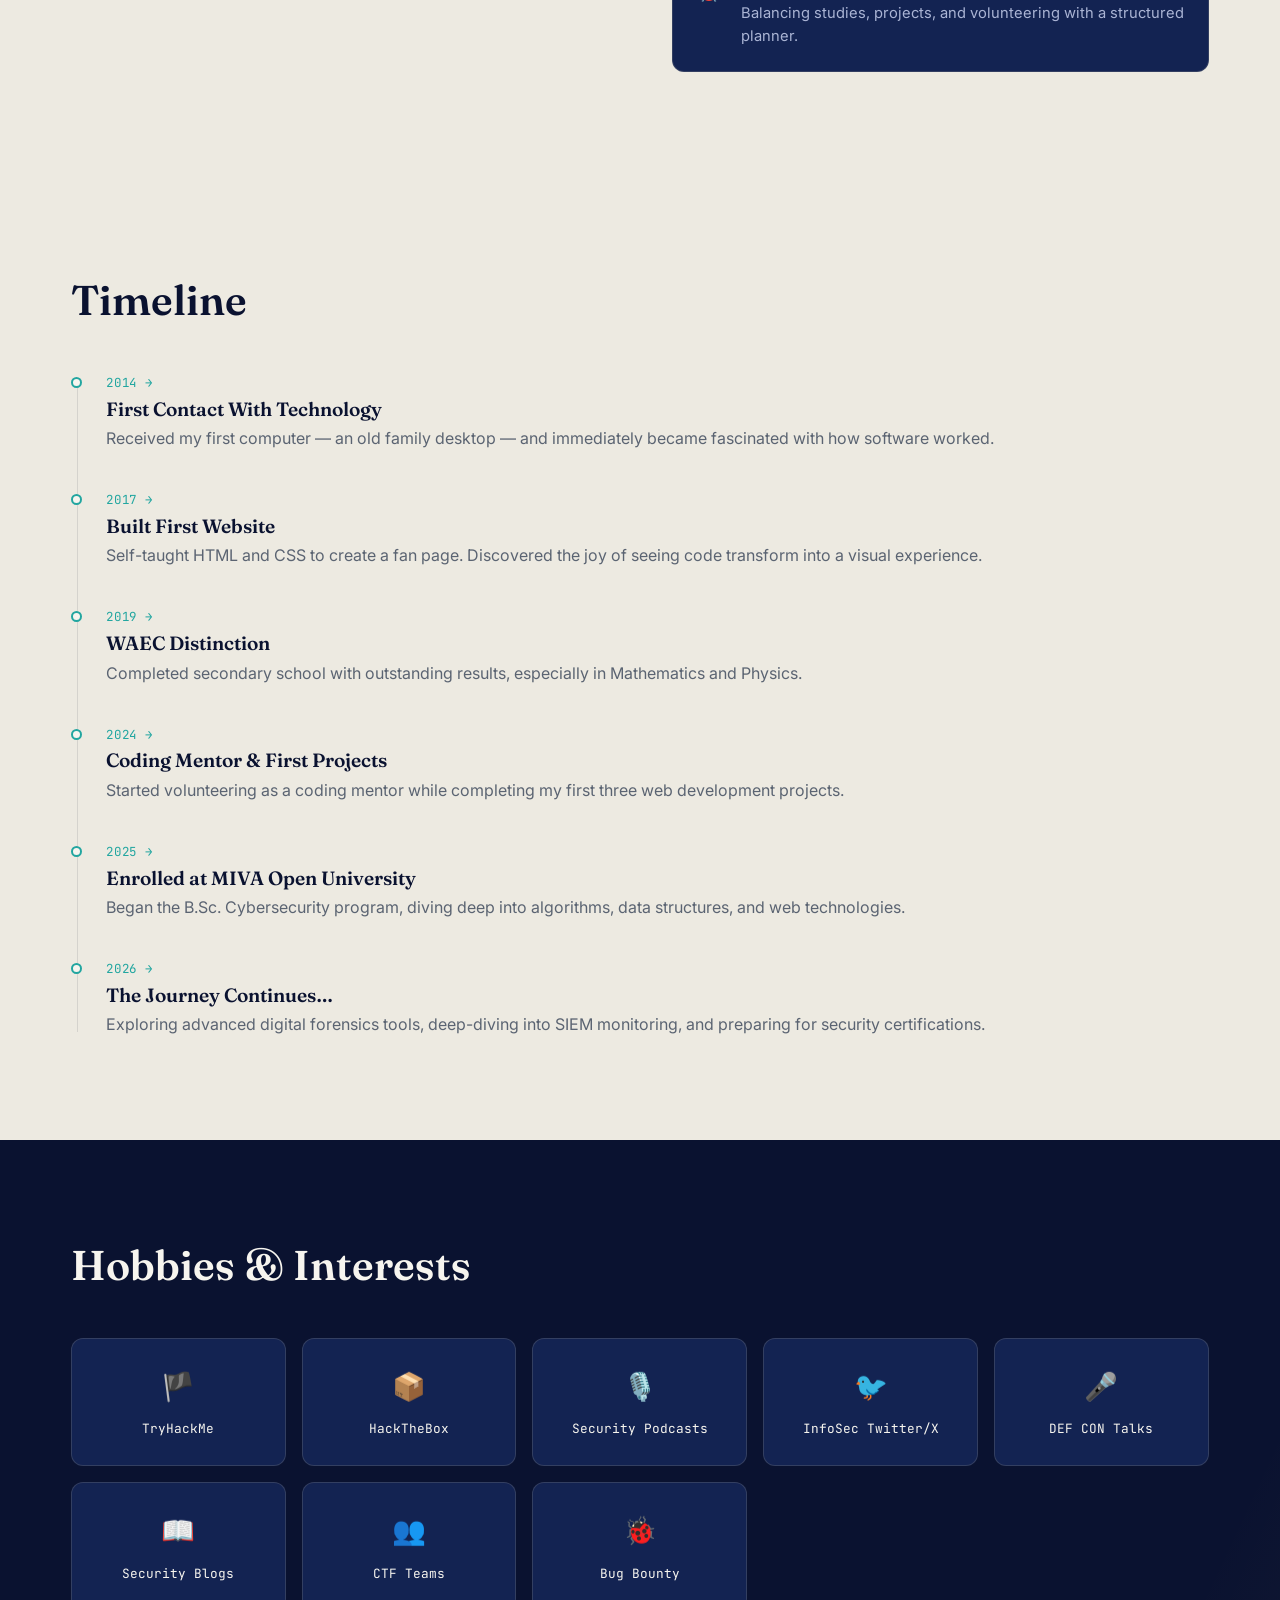
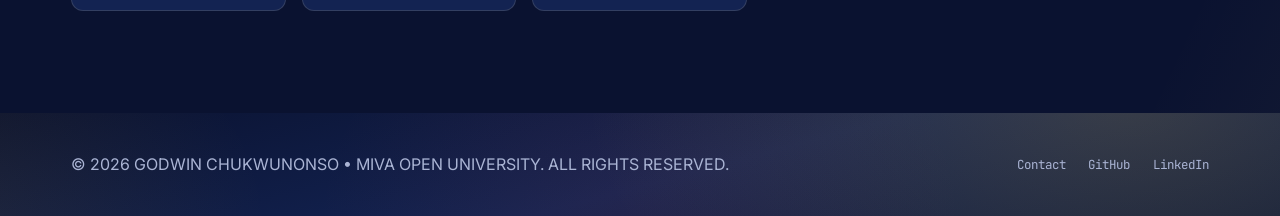
==== commit a2269a14: "Update about.html" ====
--- a/about.html
+++ b/about.html
@@ -130,13 +130,13 @@
               <tr>
                 <td class="institution"><strong>Reformed Combined Secondary School</strong><span>Taraba, Nigeria</span></td>
                 <td><span class="pill pill-mist">WAEC / SSCE</span></td>
-                <td>2014 – 2019</td>
+                <td>2013 – 2019</td>
                 <td><span class="pill pill-brass">8 Credits</span></td>
               </tr>
               <tr>
                 <td class="institution"><strong>St. Martin's Bright Future Academy, Primary School, Takum</strong><span>Taraba, Nigeria</span></td>
                 <td><span class="pill pill-mist">FSLC</span></td>
-                <td>2011 – 2017</td>
+                <td>2008 – 2013</td>
                 <td><span class="pill pill-brass">Distinction</span></td>
               </tr>
             </tbody>
@@ -154,23 +154,29 @@
             <h2 style="font-size:1.9rem;">My Proficiency</h2>
           </div>
           <div class="skill-bars">
-            <div class="skill-bar-row">
-              <div class="skill-bar-label"><span>Digital Forensics &amp; Incident Response (DFIR)</span><span class="skill-level">Advanced</span></div>
-            </div>
-            <div class="skill-bar-row">
-              <div class="skill-bar-label"><span>SOC Analysis &amp; Network Monitoring</span><span class="skill-level">Advanced</span></div>
-            </div>
-            <div class="skill-bar-row">
-              <div class="skill-bar-label"><span>Threat Intelligence &amp; Analysis</span><span class="skill-level">Intermediate</span></div>
-            </div>
-            <div class="skill-bar-row">
-              <div class="skill-bar-label"><span>Linux &amp; Command Line</span><span class="skill-level">Intermediate</span></div>
-            </div>
-            <div class="skill-bar-row">
-              <div class="skill-bar-label"><span>Git &amp; Version Control</span><span class="skill-level">Intermediate</span></div>
-            </div>
-            <div class="skill-bar-row">
-              <div class="skill-bar-label"><span>Python</span><span class="skill-level">Beginner</span></div>
+            <div class="skill-bar-row" style="--fill:85%;">
+              <div class="skill-bar-label"><span>Digital Forensics &amp; Incident Response (DFIR)</span><span>Advanced</span></div>
+              <div class="skill-bar-track"><div class="skill-bar-fill"></div></div>
+            </div>
+            <div class="skill-bar-row" style="--fill:85%;">
+              <div class="skill-bar-label"><span>SOC Analysis &amp; Network Monitoring</span><span>Advanced</span></div>
+              <div class="skill-bar-track"><div class="skill-bar-fill"></div></div>
+            </div>
+            <div class="skill-bar-row" style="--fill:65%;">
+              <div class="skill-bar-label"><span>Threat Intelligence &amp; Analysis</span><span>Intermediate</span></div>
+              <div class="skill-bar-track"><div class="skill-bar-fill"></div></div>
+            </div>
+            <div class="skill-bar-row" style="--fill:60%;">
+              <div class="skill-bar-label"><span>Linux &amp; Command Line</span><span>Intermediate</span></div>
+              <div class="skill-bar-track"><div class="skill-bar-fill"></div></div>
+            </div>
+            <div class="skill-bar-row" style="--fill:55%;">
+              <div class="skill-bar-label"><span>Git &amp; Version Control</span><span>Intermediate</span></div>
+              <div class="skill-bar-track"><div class="skill-bar-fill"></div></div>
+            </div>
+            <div class="skill-bar-row" style="--fill:35%;">
+              <div class="skill-bar-label"><span>Python</span><span>Beginner</span></div>
+              <div class="skill-bar-track"><div class="skill-bar-fill"></div></div>
             </div>
           </div>
         </div>
@@ -289,5 +295,17 @@
   </footer>
 
   <script src="js/main.js"></script>
+  <script>
+    // Animate skill bars into view (matches the site's data-reveal fade/blur motion)
+    document.addEventListener('DOMContentLoaded', () => {
+      const bars = document.querySelectorAll('.skill-bar-row');
+      const io = new IntersectionObserver((entries) => {
+        entries.forEach(entry => {
+          if (entry.isIntersecting) entry.target.classList.add('is-visible');
+        });
+      }, { threshold: 0.3 });
+      bars.forEach(bar => io.observe(bar));
+    });
+  </script>
 </body>
 </html>
--- a/css/style.css
+++ b/css/style.css
@@ -278,6 +278,7 @@
 .hero {
   display: grid;
   grid-template-columns: 1.05fr 0.95fr;
+  grid-template-rows: 1fr auto;
   min-height: calc(100svh - 66px);
   color: var(--paper);
   position: relative;
@@ -511,9 +512,87 @@
 /* ============================================================
    HERO DECORATIONS (Cyber-Galaxy Theme)
    ============================================================ */
-/* Sparkle/galaxy decorative layers removed to reduce visual clutter
-   on the hero (was two animated multi-gradient star-field overlays
-   competing with the portrait and copy). */
+.hero-copy::after {
+  content: '';
+  position: absolute;
+  inset: 0;
+  background-image:
+    radial-gradient(1.5px 1.5px at 8% 12%, var(--gold-bright), transparent),
+    radial-gradient(2px 2px at 22% 6%, var(--teal-bright), transparent),
+    radial-gradient(1px 1px at 35% 18%, var(--paper), transparent),
+    radial-gradient(1.5px 1.5px at 48% 9%, var(--gold-bright), transparent),
+    radial-gradient(1px 1px at 60% 15%, var(--paper), transparent),
+    radial-gradient(2px 2px at 72% 5%, var(--teal-bright), transparent),
+    radial-gradient(1.5px 1.5px at 85% 20%, var(--gold-bright), transparent),
+    radial-gradient(1px 1px at 94% 10%, var(--paper), transparent),
+    radial-gradient(1.5px 1.5px at 15% 82%, var(--teal-bright), transparent),
+    radial-gradient(1px 1px at 30% 90%, var(--paper), transparent),
+    radial-gradient(2px 2px at 45% 85%, var(--gold-bright), transparent),
+    radial-gradient(1px 1px at 65% 92%, var(--paper), transparent),
+    radial-gradient(1.5px 1.5px at 80% 87%, var(--teal-bright), transparent),
+    radial-gradient(1px 1px at 92% 80%, var(--gold-bright), transparent),
+    linear-gradient(115deg, transparent 15%, rgba(34,166,160,0.10) 25%, transparent 35%),
+    linear-gradient(65deg, transparent 55%, rgba(212,175,55,0.08) 65%, transparent 75%);
+  background-size: 100% 100%;
+  animation: galaxyDrift 22s linear infinite, galaxyTwinkle 4s ease-in-out infinite;
+  opacity: 0.85;
+  pointer-events: none;
+  z-index: 0;
+}
+
+@keyframes galaxyDrift {
+  0%   { background-position: 0 0; }
+  100% { background-position: -60px 40px; }
+}
+@keyframes galaxyTwinkle {
+  0%, 100% { opacity: 0.6; }
+  50% { opacity: 1; }
+}
+@media (prefers-reduced-motion: reduce) {
+  .hero-copy::after { animation: none; opacity: 0.7; }
+}
+
+.hero-visual::before {
+  content: '';
+  position: absolute;
+  inset: 0;
+  background-image:
+    radial-gradient(2px 2px at 10% 15%, var(--teal), transparent),
+    radial-gradient(1.5px 1.5px at 20% 30%, var(--gold), transparent),
+    radial-gradient(2px 2px at 32% 10%, var(--teal-bright), transparent),
+    radial-gradient(1.5px 1.5px at 45% 22%, var(--gold-bright), transparent),
+    radial-gradient(2px 2px at 58% 8%, var(--teal), transparent),
+    radial-gradient(1.5px 1.5px at 70% 26%, var(--gold), transparent),
+    radial-gradient(2px 2px at 85% 14%, var(--teal-bright), transparent),
+    radial-gradient(1.5px 1.5px at 92% 32%, var(--gold-bright), transparent),
+    radial-gradient(2px 2px at 12% 78%, var(--gold), transparent),
+    radial-gradient(1.5px 1.5px at 25% 88%, var(--teal), transparent),
+    radial-gradient(2px 2px at 40% 74%, var(--gold-bright), transparent),
+    radial-gradient(1.5px 1.5px at 55% 90%, var(--teal-bright), transparent),
+    radial-gradient(2px 2px at 68% 76%, var(--gold), transparent),
+    radial-gradient(1.5px 1.5px at 82% 88%, var(--teal), transparent),
+    radial-gradient(2px 2px at 94% 72%, var(--gold-bright), transparent),
+    linear-gradient(28deg, transparent 18%, rgba(34,166,160,0.14) 26%, transparent 34%),
+    linear-gradient(152deg, transparent 40%, rgba(212,175,55,0.12) 48%, transparent 56%),
+    linear-gradient(64deg, transparent 62%, rgba(34,166,160,0.10) 70%, transparent 78%);
+  background-size: 100% 100%;
+  animation: galaxyDriftLight 26s linear infinite, galaxyTwinkleLight 4.5s ease-in-out infinite;
+  opacity: 0.9;
+  pointer-events: none;
+  z-index: 0;
+}
+
+@keyframes galaxyDriftLight {
+  0%   { background-position: 0 0; }
+  100% { background-position: 50px -35px; }
+}
+@keyframes galaxyTwinkleLight {
+  0%, 100% { opacity: 0.65; }
+  50% { opacity: 1; }
+}
+@media (prefers-reduced-motion: reduce) {
+  .hero-visual::before { animation: none; opacity: 0.75; }
+}
 
 .hero-photo-ring::after {
   content: '';
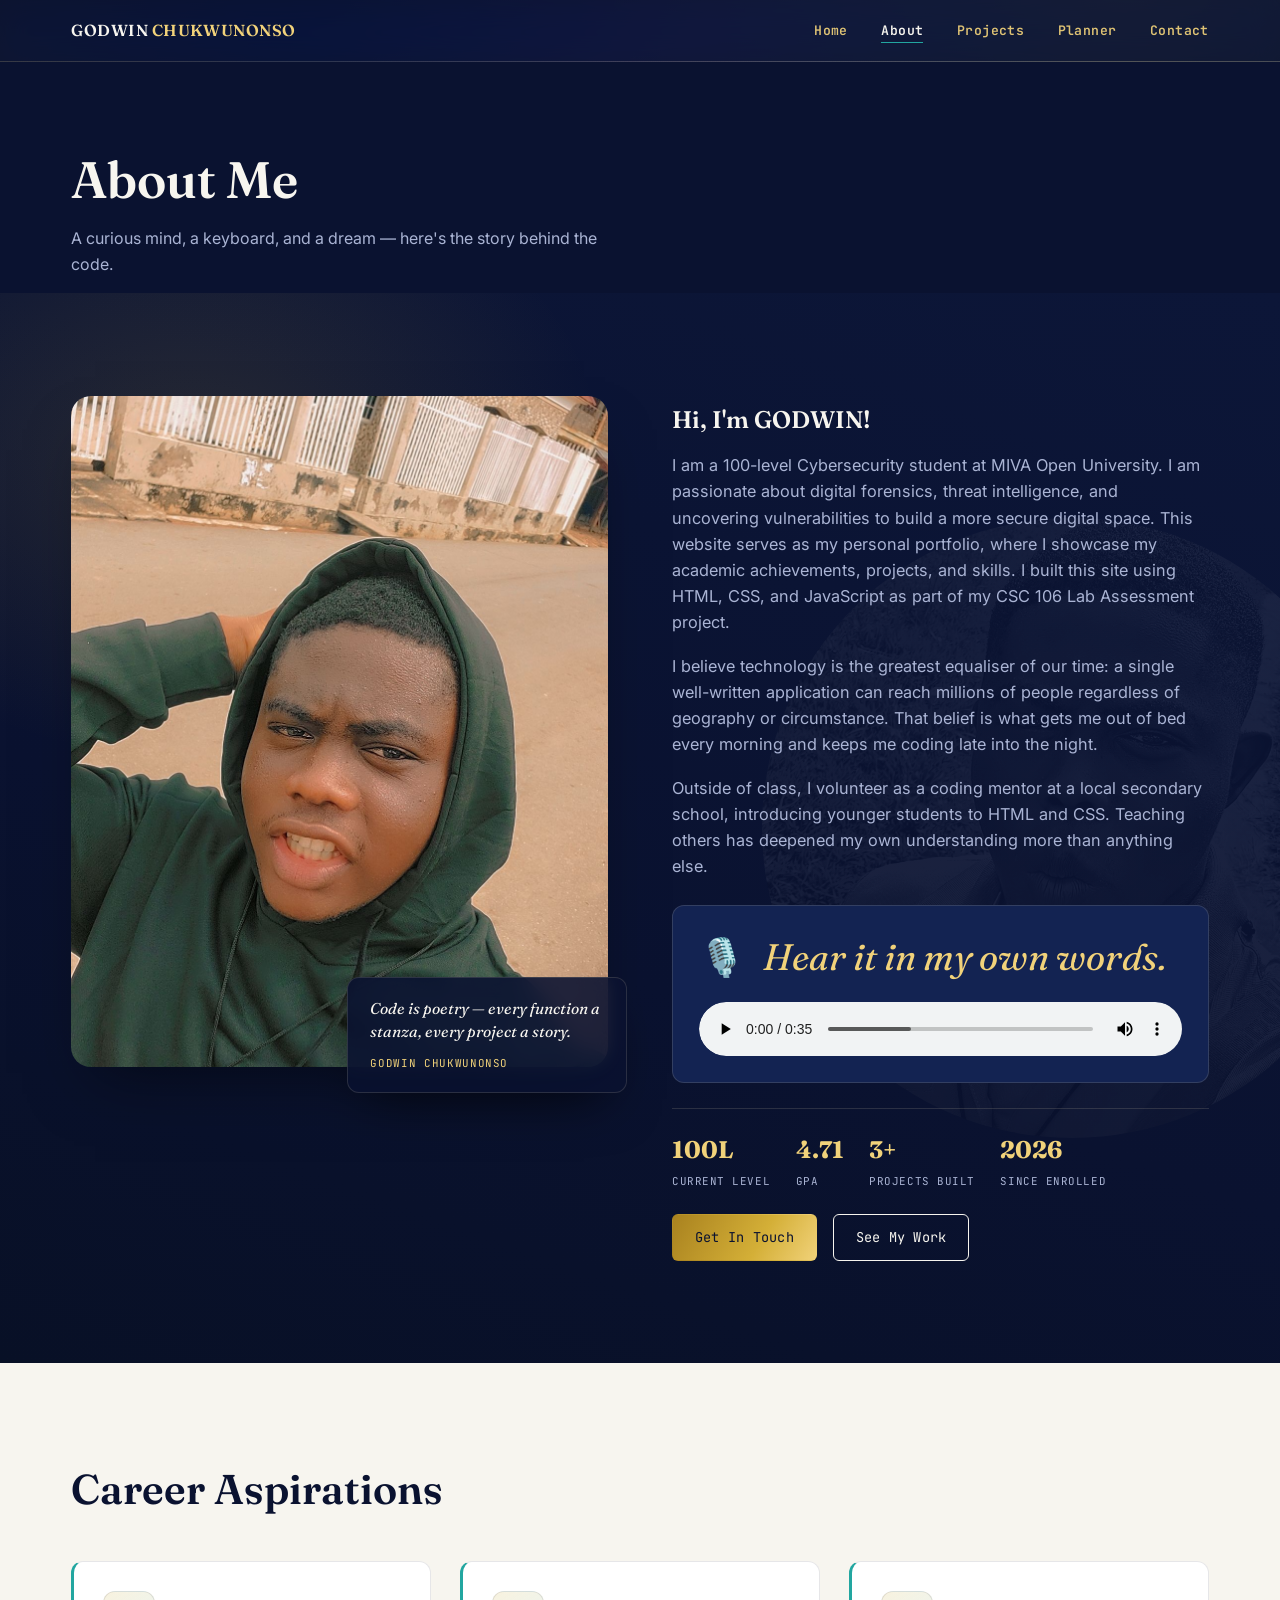
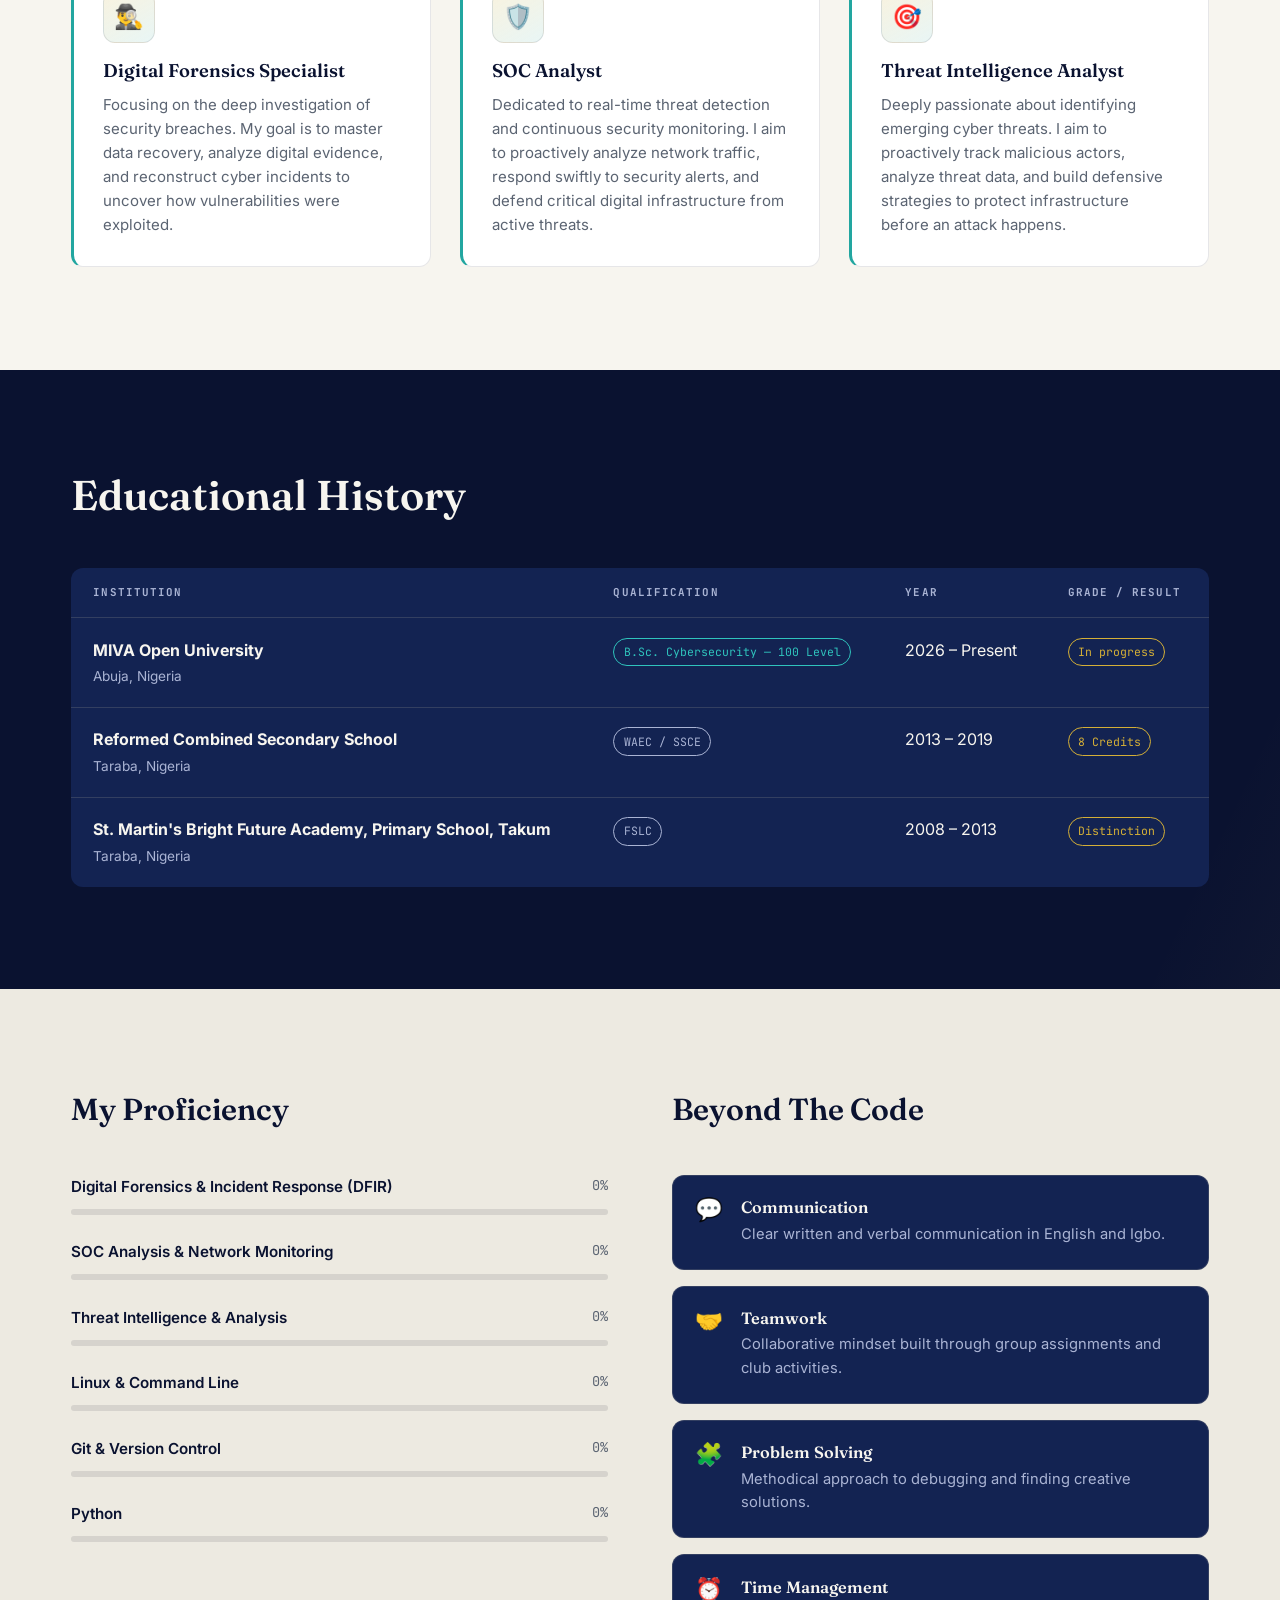
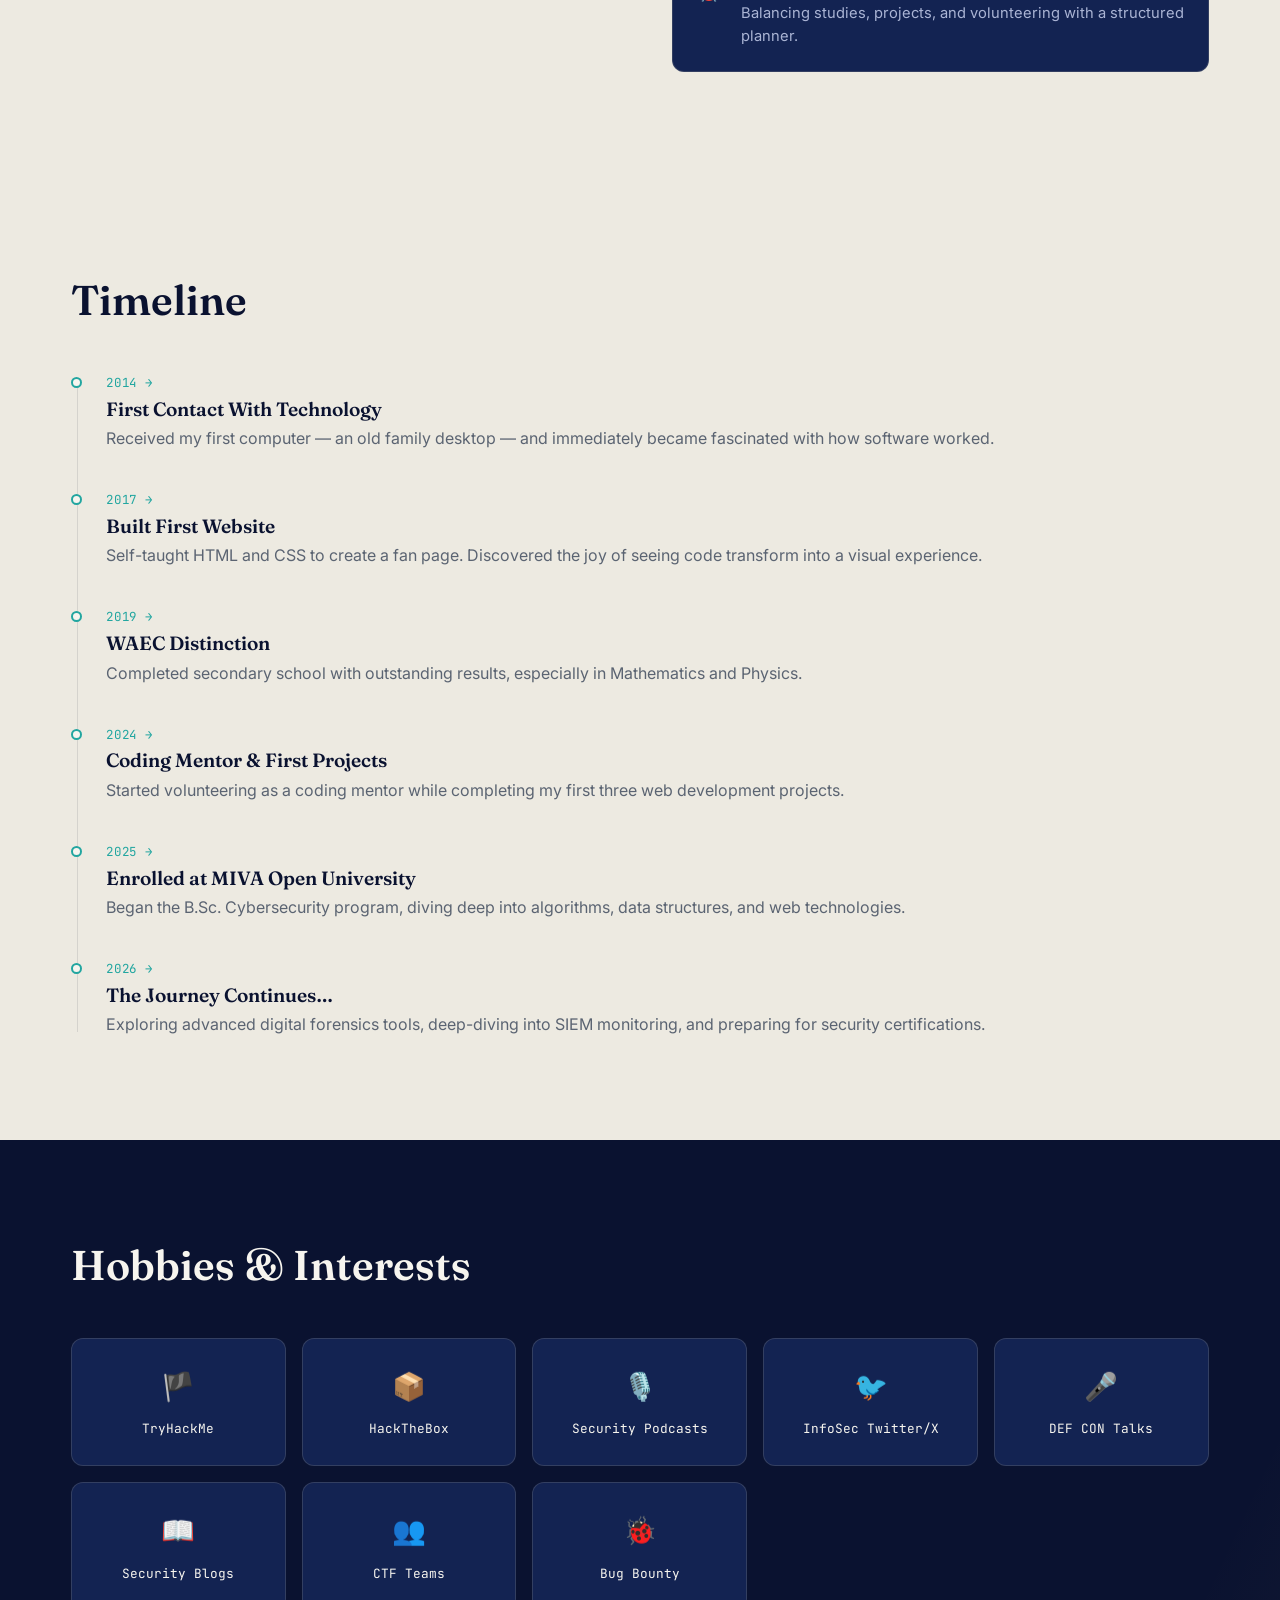
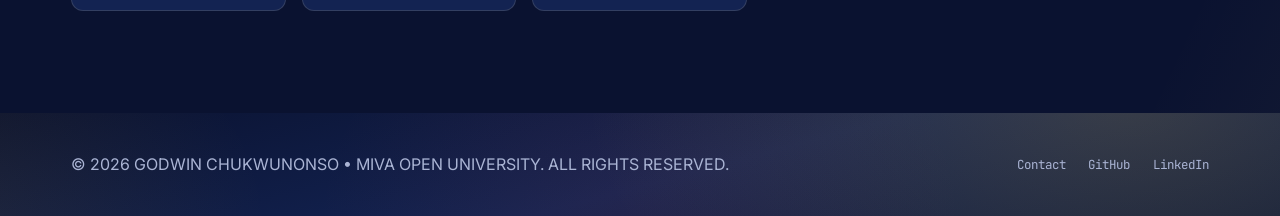
==== commit d68a65c0: "Update about.html" ====
--- a/about.html
+++ b/about.html
@@ -296,15 +296,49 @@
 
   <script src="js/main.js"></script>
   <script>
-    // Animate skill bars into view (matches the site's data-reveal fade/blur motion)
+    // Animate skill bars into view, chained AFTER the parent's own
+    // data-reveal fade/blur finishes — otherwise the width transition
+    // plays out while the bar is still invisible (opacity: 0) and you
+    // just see a fully-filled bar "pop" in with no visible blend.
     document.addEventListener('DOMContentLoaded', () => {
       const bars = document.querySelectorAll('.skill-bar-row');
-      const io = new IntersectionObserver((entries) => {
-        entries.forEach(entry => {
-          if (entry.isIntersecting) entry.target.classList.add('is-visible');
-        });
-      }, { threshold: 0.3 });
-      bars.forEach(bar => io.observe(bar));
+
+      const startFill = (bar) => {
+        // small stagger so bars don't all snap at once
+        const delay = 120 * Array.from(bar.parentElement.children).indexOf(bar);
+        setTimeout(() => bar.classList.add('is-visible'), delay);
+      };
+
+      bars.forEach((bar) => {
+        const revealParent = bar.closest('[data-reveal]');
+
+        if (revealParent) {
+          // If the parent has already revealed (e.g. page loaded scrolled down), fire right away
+          if (revealParent.classList.contains('is-visible')) {
+            startFill(bar);
+            return;
+          }
+          // Otherwise wait for the parent to pick up its own is-visible class
+          const mo = new MutationObserver(() => {
+            if (revealParent.classList.contains('is-visible')) {
+              mo.disconnect();
+              startFill(bar);
+            }
+          });
+          mo.observe(revealParent, { attributes: true, attributeFilter: ['class'] });
+        } else {
+          // No data-reveal ancestor — just fill when scrolled into view
+          const io = new IntersectionObserver((entries, obs) => {
+            entries.forEach((entry) => {
+              if (entry.isIntersecting) {
+                startFill(bar);
+                obs.unobserve(bar);
+              }
+            });
+          }, { threshold: 0.3 });
+          io.observe(bar);
+        }
+      });
     });
   </script>
 </body>
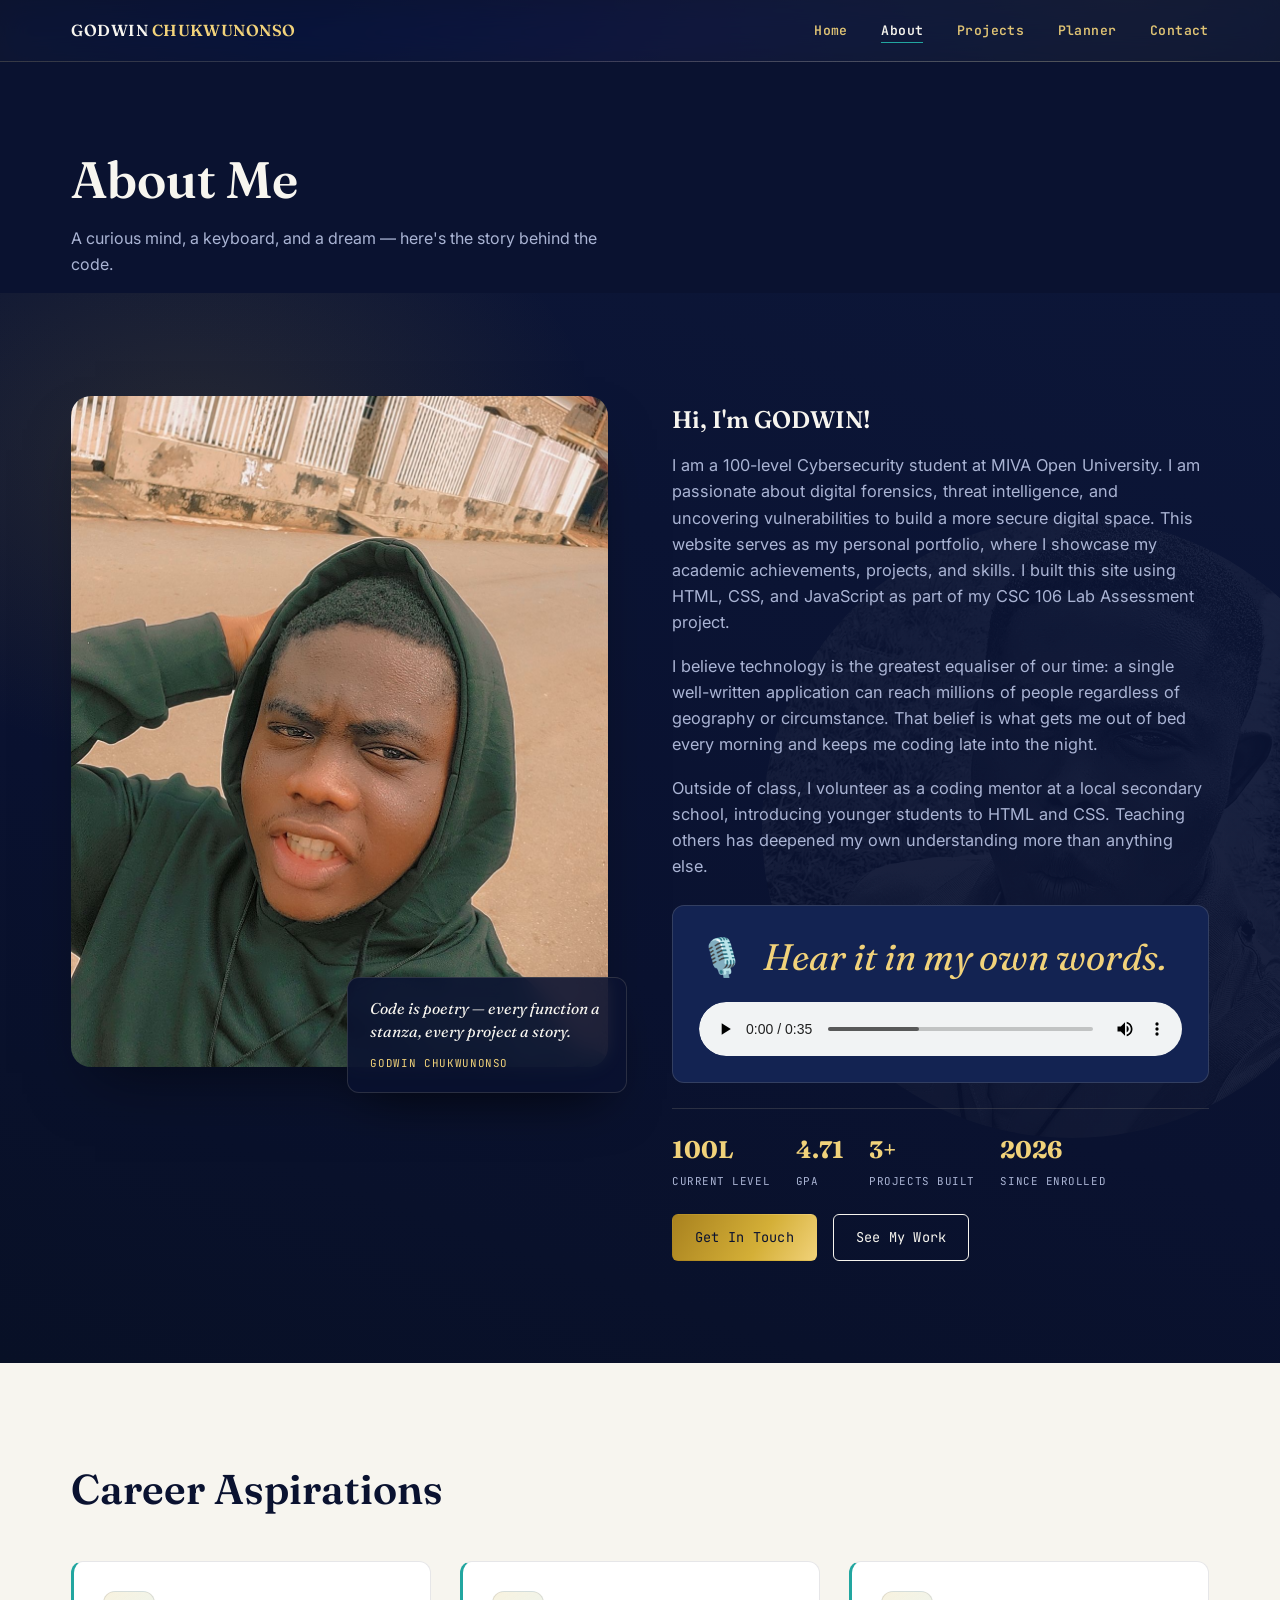
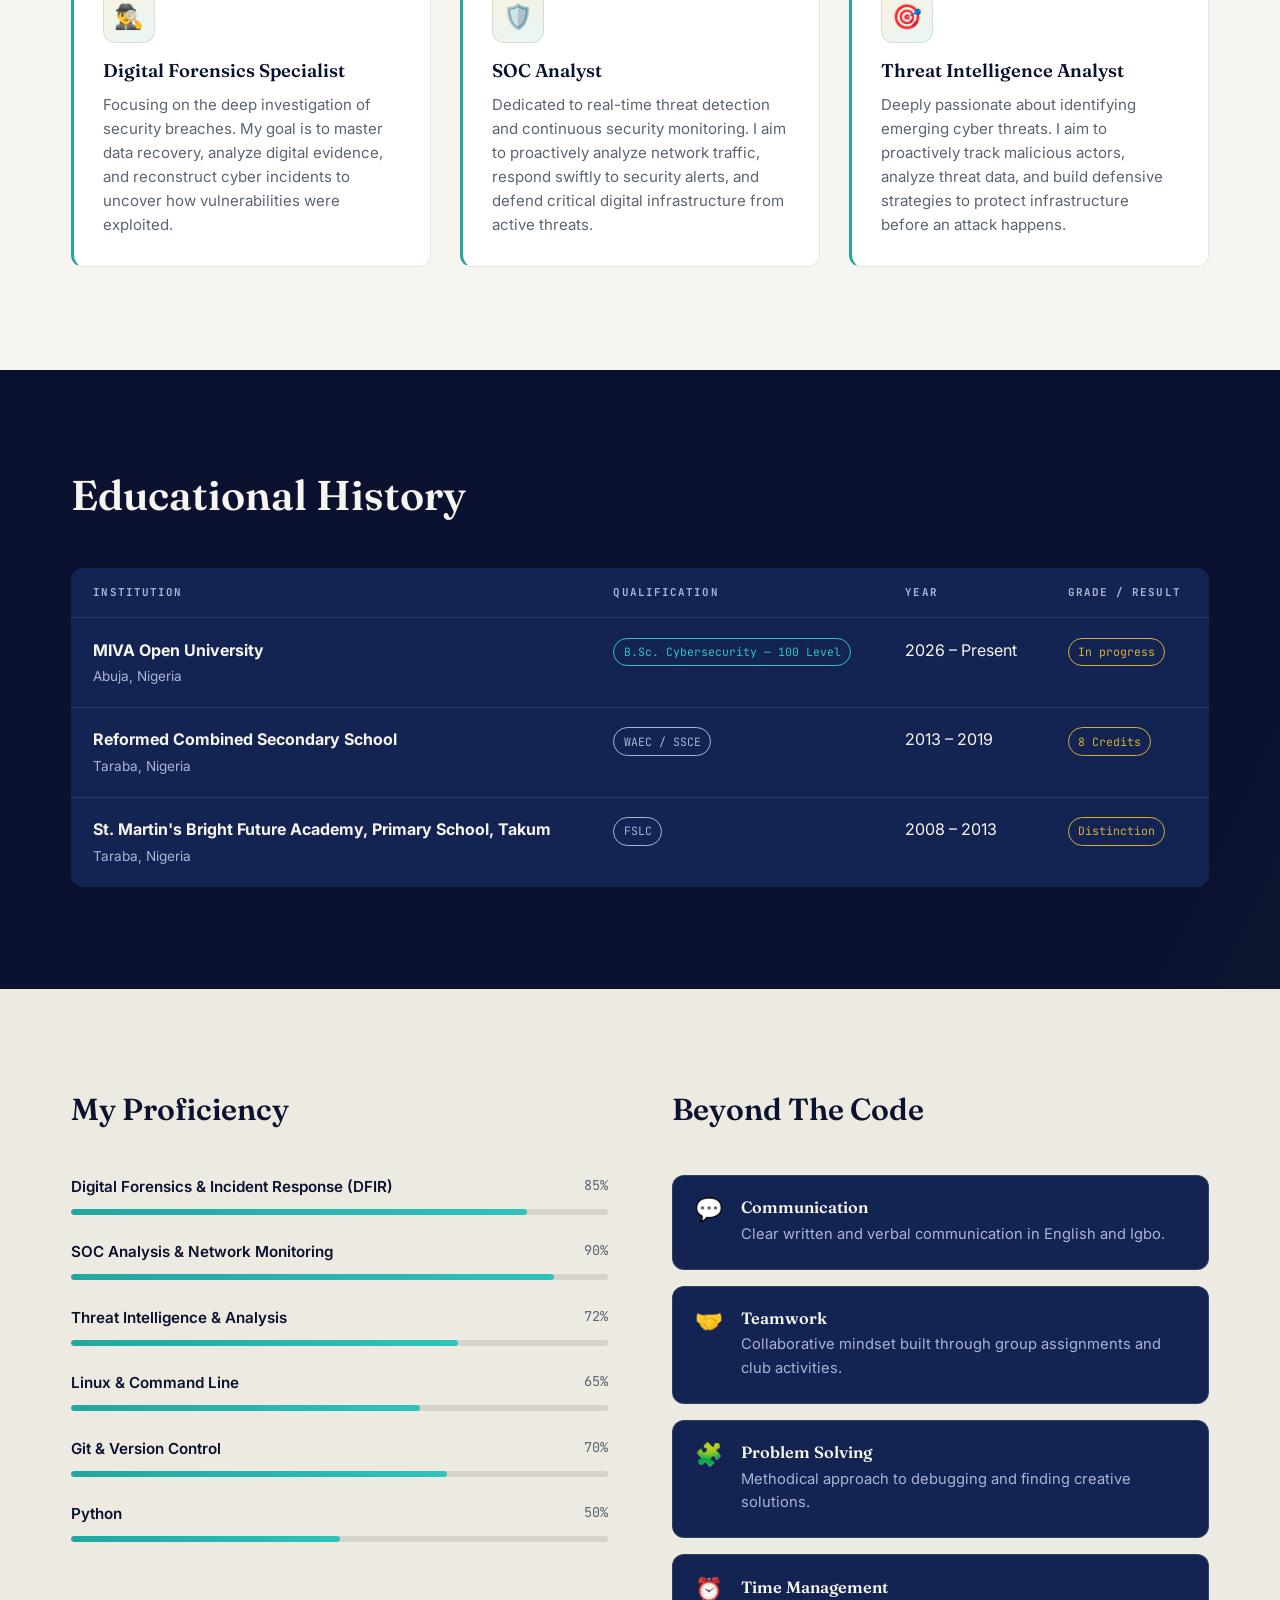
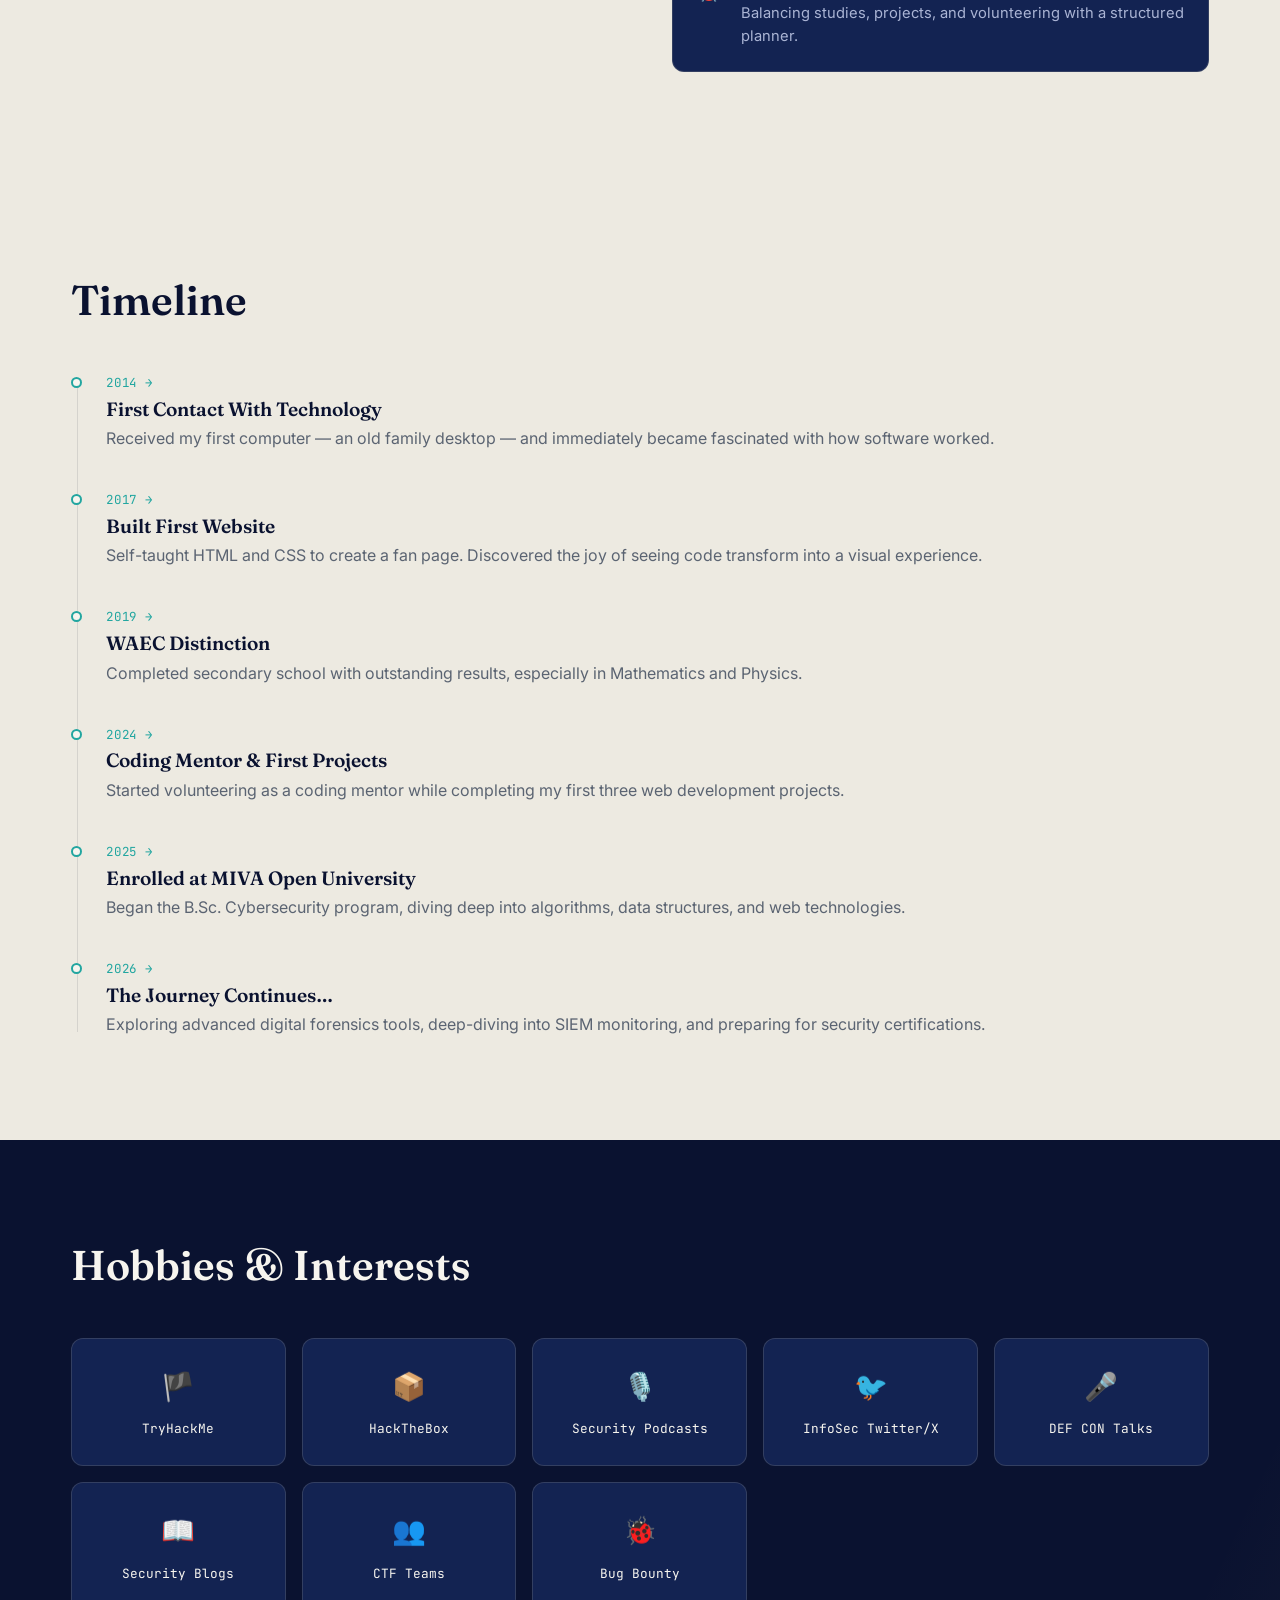
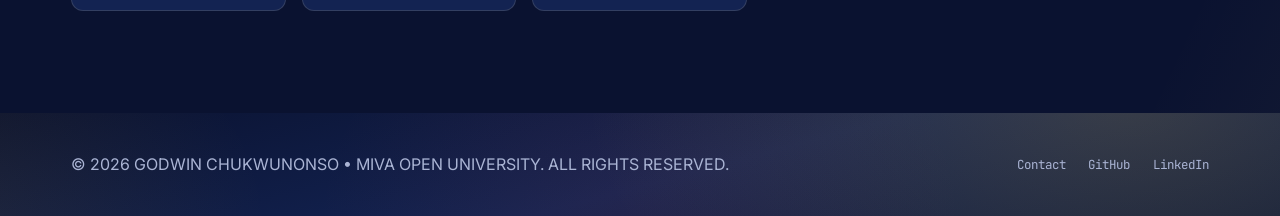
==== commit cd31befb: "Update about.html" ====
--- a/about.html
+++ b/about.html
@@ -154,28 +154,28 @@
             <h2 style="font-size:1.9rem;">My Proficiency</h2>
           </div>
           <div class="skill-bars">
-            <div class="skill-bar-row" style="--fill:85%;">
-              <div class="skill-bar-label"><span>Digital Forensics &amp; Incident Response (DFIR)</span><span>Advanced</span></div>
-              <div class="skill-bar-track"><div class="skill-bar-fill"></div></div>
-            </div>
-            <div class="skill-bar-row" style="--fill:85%;">
-              <div class="skill-bar-label"><span>SOC Analysis &amp; Network Monitoring</span><span>Advanced</span></div>
-              <div class="skill-bar-track"><div class="skill-bar-fill"></div></div>
-            </div>
-            <div class="skill-bar-row" style="--fill:65%;">
-              <div class="skill-bar-label"><span>Threat Intelligence &amp; Analysis</span><span>Intermediate</span></div>
-              <div class="skill-bar-track"><div class="skill-bar-fill"></div></div>
-            </div>
-            <div class="skill-bar-row" style="--fill:60%;">
-              <div class="skill-bar-label"><span>Linux &amp; Command Line</span><span>Intermediate</span></div>
-              <div class="skill-bar-track"><div class="skill-bar-fill"></div></div>
-            </div>
-            <div class="skill-bar-row" style="--fill:55%;">
-              <div class="skill-bar-label"><span>Git &amp; Version Control</span><span>Intermediate</span></div>
-              <div class="skill-bar-track"><div class="skill-bar-fill"></div></div>
-            </div>
-            <div class="skill-bar-row" style="--fill:35%;">
-              <div class="skill-bar-label"><span>Python</span><span>Beginner</span></div>
+            <div class="skill-bar-row" data-fill="85%">
+              <div class="skill-bar-label"><span>Digital Forensics &amp; Incident Response (DFIR)</span><span>0%</span></div>
+              <div class="skill-bar-track"><div class="skill-bar-fill"></div></div>
+            </div>
+            <div class="skill-bar-row" data-fill="90%">
+              <div class="skill-bar-label"><span>SOC Analysis &amp; Network Monitoring</span><span>0%</span></div>
+              <div class="skill-bar-track"><div class="skill-bar-fill"></div></div>
+            </div>
+            <div class="skill-bar-row" data-fill="72%">
+              <div class="skill-bar-label"><span>Threat Intelligence &amp; Analysis</span><span>0%</span></div>
+              <div class="skill-bar-track"><div class="skill-bar-fill"></div></div>
+            </div>
+            <div class="skill-bar-row" data-fill="65%">
+              <div class="skill-bar-label"><span>Linux &amp; Command Line</span><span>0%</span></div>
+              <div class="skill-bar-track"><div class="skill-bar-fill"></div></div>
+            </div>
+            <div class="skill-bar-row" data-fill="70%">
+              <div class="skill-bar-label"><span>Git &amp; Version Control</span><span>0%</span></div>
+              <div class="skill-bar-track"><div class="skill-bar-fill"></div></div>
+            </div>
+            <div class="skill-bar-row" data-fill="50%">
+              <div class="skill-bar-label"><span>Python</span><span>0%</span></div>
               <div class="skill-bar-track"><div class="skill-bar-fill"></div></div>
             </div>
           </div>
@@ -295,51 +295,5 @@
   </footer>
 
   <script src="js/main.js"></script>
-  <script>
-    // Animate skill bars into view, chained AFTER the parent's own
-    // data-reveal fade/blur finishes — otherwise the width transition
-    // plays out while the bar is still invisible (opacity: 0) and you
-    // just see a fully-filled bar "pop" in with no visible blend.
-    document.addEventListener('DOMContentLoaded', () => {
-      const bars = document.querySelectorAll('.skill-bar-row');
-
-      const startFill = (bar) => {
-        // small stagger so bars don't all snap at once
-        const delay = 120 * Array.from(bar.parentElement.children).indexOf(bar);
-        setTimeout(() => bar.classList.add('is-visible'), delay);
-      };
-
-      bars.forEach((bar) => {
-        const revealParent = bar.closest('[data-reveal]');
-
-        if (revealParent) {
-          // If the parent has already revealed (e.g. page loaded scrolled down), fire right away
-          if (revealParent.classList.contains('is-visible')) {
-            startFill(bar);
-            return;
-          }
-          // Otherwise wait for the parent to pick up its own is-visible class
-          const mo = new MutationObserver(() => {
-            if (revealParent.classList.contains('is-visible')) {
-              mo.disconnect();
-              startFill(bar);
-            }
-          });
-          mo.observe(revealParent, { attributes: true, attributeFilter: ['class'] });
-        } else {
-          // No data-reveal ancestor — just fill when scrolled into view
-          const io = new IntersectionObserver((entries, obs) => {
-            entries.forEach((entry) => {
-              if (entry.isIntersecting) {
-                startFill(bar);
-                obs.unobserve(bar);
-              }
-            });
-          }, { threshold: 0.3 });
-          io.observe(bar);
-        }
-      });
-    });
-  </script>
 </body>
 </html>
